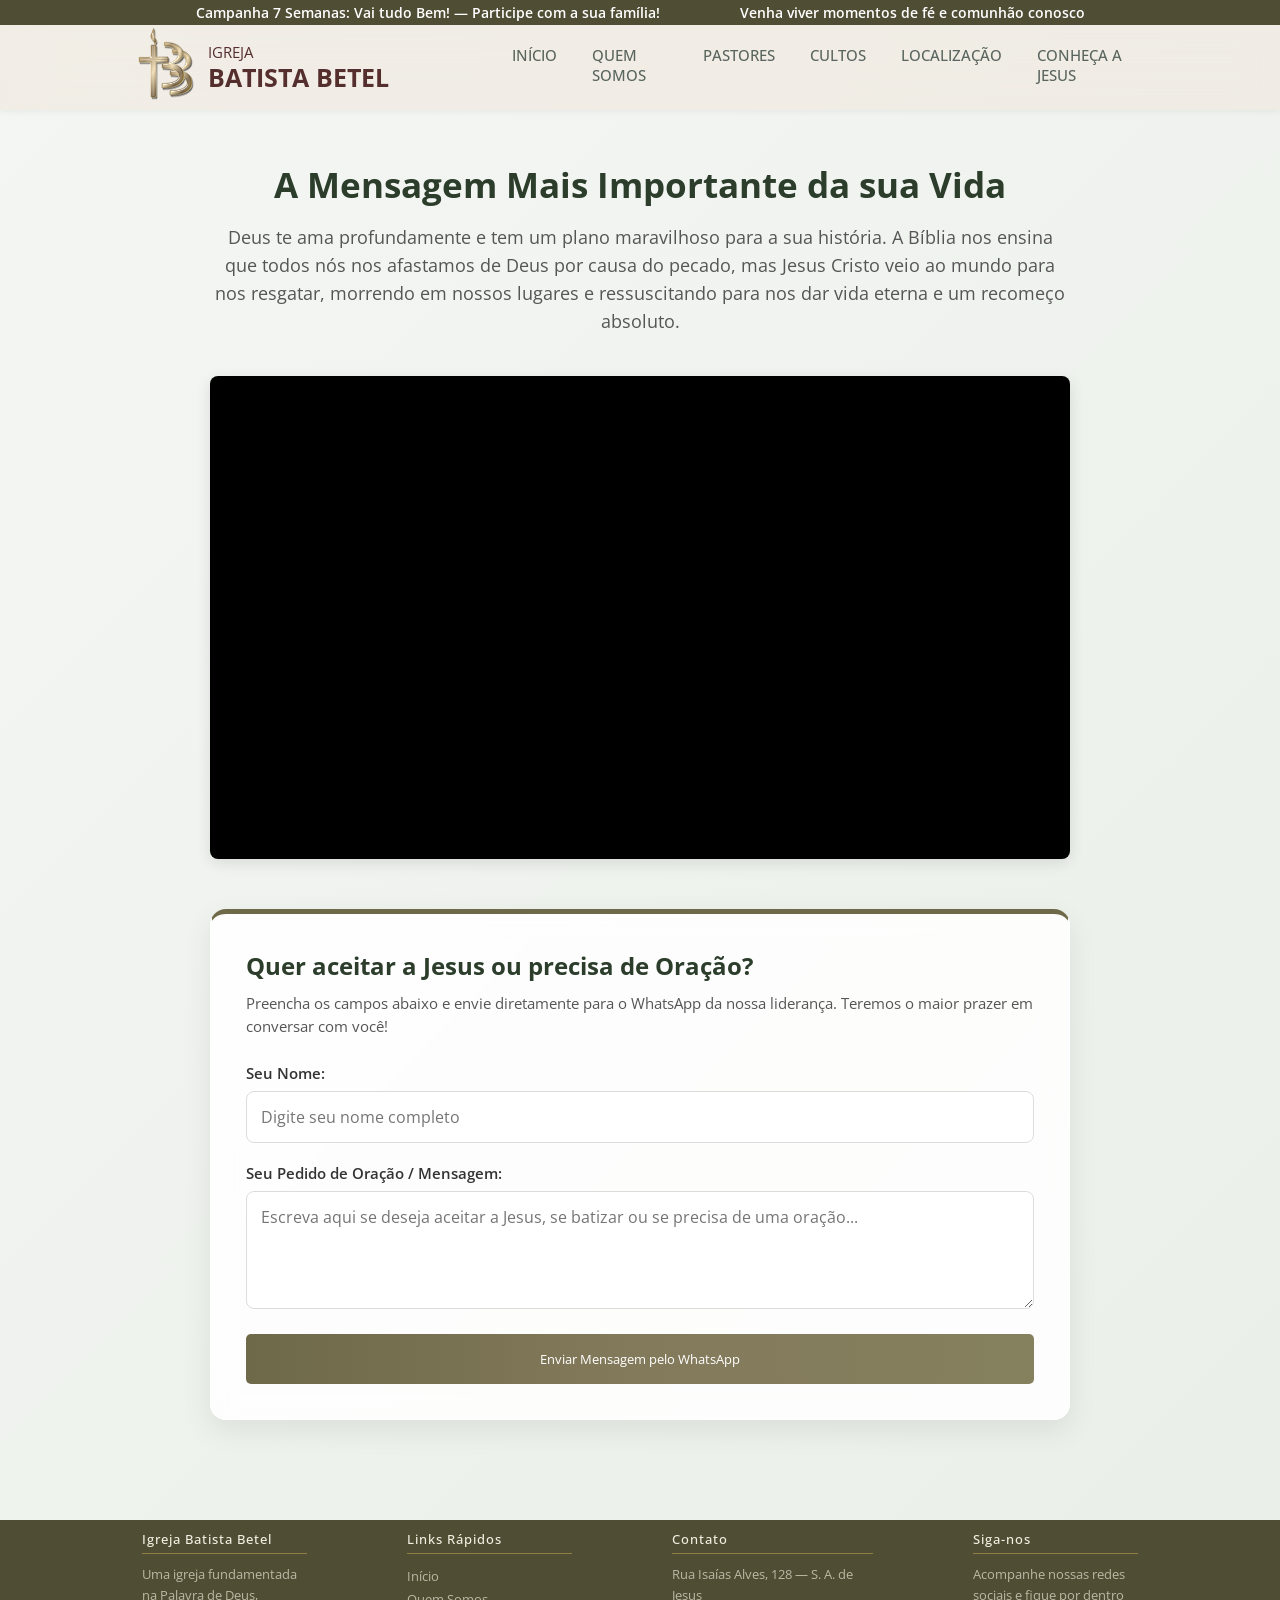
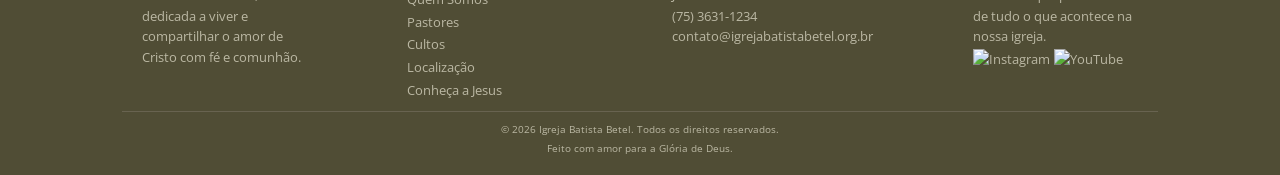
==== jesus.html @ dc90e9bc "Adicionado nova aba JESUS" ====
<!DOCTYPE html>
<html lang="pt-br">
<head>
    <meta charset="UTF-8">
    <meta name="viewport" content="width=device-width, initial-scale=1.0">
    <title>Conheça a Jesus - Igreja Batista Betel</title>
    
    <!-- Scripts e Estilos Globais -->
    <script src="javascript/script.js" defer></script>
    <link rel="stylesheet" href="assets/css/home.css">
    <link rel="stylesheet" href="assets/css/responsividade.css">
    
    <!-- Estilo Específico da Página Jesus -->
    <link rel="stylesheet" href="assets/css/jesus.css">
    
    <link rel="preconnect" href="https://fonts.googleapis.com">
    <link rel="preconnect" href="https://fonts.gstatic.com" crossorigin>
    <link href="https://fonts.googleapis.com/css2?family=Open+Sans:ital,wght@0,300..800;1,300..800&display=swap" rel="stylesheet">
</head>
<body>

    <!-- Barra de Avisos / Carrossel Infinito no Topo -->
    <div class="container-carrossel">
        <div class="carrossel-track" id="tickerTrack">
            <div class="card"><span>Campanha 7 Semanas: Vai tudo Bem! — Participe com a sua família!</span></div>
            <div class="card"><span>Venha viver momentos de fé e comunhão conosco</span></div>
        </div>
    </div>
    
    <!-- Header Padrão -->
    <header>
        <div class="container">
            <div class="logo">
                <div class="logo_img">
                    <img src="assets/images/logo_betel.svg" alt="Logo Betel">
                </div>
                <span class="logo_nome">
                    Igreja <h3>Batista Betel</h3>
                </span>
            </div>
            <div class="menu">
                <img class="menu_abrir" src="assets/icones/menu_mobile.svg" alt="Menu">
                <nav class="menu_mobile">
                    <ul>
                        <li><a href="index.html">Início</a></li>
                        <li><a href="index.html#id">Quem Somos</a></li>
                        <li><a href="index.html#pastores">Pastores</a></li>
                        <li><a href="index.html#culto">Cultos</a></li>
                        <li><a href="index.html#loc">Localização</a></li>
                        <li><a href="jesus.html" class="active">Conheça a Jesus</a></li>
                    </ul>
                </nav>
            </div>
        </div>
    </header>

    <!-- Conteúdo Principal da Página Jesus -->
    <main class="jesus-main">
        
        <div class="jesus-header-text">
            <h1>A Mensagem Mais Importante da sua Vida</h1>
            <p>Deus te ama profundamente e tem um plano maravilhoso para a sua história. A Bíblia nos ensina que todos nós nos afastamos de Deus por causa do pecado, mas Jesus Cristo veio ao mundo para nos resgatar, morrendo em nossos lugares e ressuscitando para nos dar vida eterna e um recomeço absoluto.</p>
        </div>

        <!-- Vídeo do YouTube (Substitua o link 'src' depois pelo oficial) -->
        <div class="video-container">
            <iframe src="https://www.youtube.com/embed/5mwhUZfCTLE" title="QUEM É JESUS? - Hernandes Dias Lopes" allowfullscreen></iframe>
        </div>
        

        <!-- Formulário integrado ao WhatsApp -->
        <div class="whatsapp-form-box">
            <h3>Quer aceitar a Jesus ou precisa de Oração?</h3>
            <p>Preencha os campos abaixo e envie diretamente para o WhatsApp da nossa liderança. Teremos o maior prazer em conversar com você!</p>
            
            <form id="whatsappForm">
                <div class="form-group">
                    <label for="nome">Seu Nome:</label>
                    <input type="text" id="nome" placeholder="Digite seu nome completo" required>
                </div>

                <div class="form-group">
                    <label for="mensagem">Seu Pedido de Oração / Mensagem:</label>
                    <textarea id="mensagem" rows="4" placeholder="Escreva aqui se deseja aceitar a Jesus, se batizar ou se precisa de uma oração..." required></textarea>
                </div>

                <button type="submit" class=" btn_primary">
                    Enviar Mensagem pelo WhatsApp
                </button>
            </form>
        </div>

    </main>

    <!-- Footer Padrão -->
    <footer>
        <div class="container_footer">
            <div class="footer_box">

                <div class="widget_footer">
                    <h3>Igreja Batista Betel</h3>
                    <span>Uma igreja fundamentada na Palavra de Deus, dedicada a viver e compartilhar o amor de Cristo com fé e comunhão.</span>
                </div>

                <div class="widget_footer">
                    <h3>Links Rápidos</h3>
                    <ul>
                        <li><a href="index.html">Início</a></li>
                        <li><a href="index.html#id">Quem Somos</a></li>
                        <li><a href="index.html#pastores">Pastores</a></li>
                        <li><a href="index.html#culto">Cultos</a></li>
                        <li><a href="index.html#loc">Localização</a></li>
                        <li><a href="jesus.html">Conheça a Jesus</a></li>
                    </ul>
                </div>

                <div class="widget_footer">
                    <h3>Contato</h3>
                    <span>Rua Isaías Alves, 128 — S. A. de Jesus</span>
                    <span>(75) 3631-1234</span>
                    <span>contato@igrejabatistabetel.org.br</span>
                </div>

                <div class="widget_footer">
                    <h3>Siga-nos</h3>
                    <span>Acompanhe nossas redes sociais e fique por dentro de tudo o que acontece na nossa igreja.</span>
                    <div class="social_icons">
                        <a href="#"><img src="assets/icones/instagram.svg" alt="Instagram"></a>
                        <a href="#"><img src="assets/icones/youtube.svg" alt="YouTube"></a>
                    </div>
                </div>

            </div>
            <div class="footer_fim">
                <span>© 2026 Igreja Batista Betel. Todos os direitos reservados.</span>
                <span>Feito com amor para a Glória de Deus.</span>
            </div>
        </div>
    </footer>

    <!-- Script para disparar o WhatsApp formatado -->
    <script>
        document.getElementById('whatsappForm').addEventListener('submit', function(e) {
            e.preventDefault();

            const nome = document.getElementById('nome').value;
            const mensagemUsuario = document.getElementById('mensagem').value;

            // Substitua o número abaixo pelo WhatsApp da Igreja (código do país + DDD + número)
            const seuNumeroWhatsApp = "5575999206686"; 

            const textoFormatado = `Olá! Meu nome é *${nome}*.\n\n${mensagemUsuario}`;
            const urlWhatsApp = `https://wa.me/${seuNumeroWhatsApp}?text=${encodeURIComponent(textoFormatado)}`;

            window.open(urlWhatsApp, '_blank');
        });
    </script>
</body>
</html>
---- assets/css/home.css ----
*{
    margin: 0;
    padding: 0;
    box-sizing: border-box;
    font-family: "Open Sans", sans-serif;
}

html {
    scroll-behavior: smooth;
    
}

@keyframes seta {
    0%, 100% {
        transform: translateY(0);
        opacity: .3;
    }

    50% {
        transform: translateY(2px);
        opacity: 1;
    }
}

@keyframes tickerAnimation {
    0% { 
        transform: translateX(0); 
    }
    100% { 
        transform: translateX(-50%); 
    }
}

/* ================= COMPONENTES-GERAIS ================= */

:root {
    --text-primary: #552e2e;     /* Título */
    --text-secondary: #59655E;   /* Texto normal */
}


.section{
    width: 100%;
    min-height: 100vh;

    display: flex;
    flex-direction: column;
    justify-content: center;
    align-items: center;

    padding: 20px 0px;
}

.section_box{
    width: 80vw;
    height: 100%;
        
    display: flex;
    flex-direction: column;
    align-items: center;
    justify-content: space-around;
}

.section_title .section_indi_title{
    text-transform: uppercase;
    font-size: 20px;
    color: #74442e;;
    padding: 10px 20px;
    font-weight: 400;

    cursor: default;

    text-align: center;
}

.section_indi_title_home{
    text-transform: uppercase;
    font-size: 20px;
    color: var(--text-secondary);
    padding: 10px 20px;

    background: linear-gradient(90deg, #fdfdfd13, #1f1c0b13, #ffffff13);
    border: 1px solid rgba(44, 20, 20, .08);
    border-radius: 5px;
    backdrop-filter: blur(10px);

    cursor: default;

    text-align: center;
}

.section_title{
    color: #423c18;;

    font-size: clamp(30px, 1vw, 45px);
    font-weight: 700;
    text-align: center;
    text-transform: uppercase;

    cursor: default;
}

.section_title_home{
    background: linear-gradient(90deg, #1f0e0e, #1f1c0b, #655D21);
    -webkit-background-clip: text;
    background-clip: text;
    -webkit-text-fill-color: transparent;

    font-size: clamp(30px, 5vw, 45px);
    font-weight: 700;
    text-align: center;
    text-transform: uppercase;

    cursor: default;
}

.section_description{
    font-weight: 300;
    color: var(--text-secondary);
    font-size: 25px;
    max-width: 800px;
    text-align: center;

    cursor: default;
}

.section_btn{
    display: flex;
    justify-content: center;
    width: 100%;
}

.section_btn .btn_primary{
    width: 15vw;
    height: 50px;

    display: flex;
    align-items: center;
    justify-content: center;
    
    color: white;
    border-radius: 5px;
    background: linear-gradient(90deg, #6e6948, #837a5b, #85805e);

    cursor: pointer;

    transition: 
        transform 0.3s ease,
        box-shadow 0.3s ease;
}

.btn_primary:hover {
    transform: translateY(-3px);

    box-shadow:
        0 10px 20px rgba(148, 77, 77, 0.25);
}

.section_btn .btn_secondary{
    width: 15vw;
    height: 50px;

    display: flex;
    align-items: center;
    justify-content: center;
    
    color: #2b281a;
    border-radius: 5px;
    border: 1px solid #3a38262c;
    background: linear-gradient(90deg, #5f5c5c1e, #eba5a518, #94777713);

    cursor: pointer;

    transition: 
        transform 0.3s ease,
        box-shadow 0.3s ease;
}

.btn_secondary:hover {
    transform: translateY(-3px);

    box-shadow:
        0 10px 20px rgba(73, 30, 30, 0.25);
}

.section_btn a{
    text-decoration: none;
    color: inherit;
}

/* ================= COMPONENTES-GERAIS ================= */




/* ================= SCROLLBAR ================= */

::-webkit-scrollbar {
    width: 7px;
}

::-webkit-scrollbar-track {
    background: #1e1e1e;
}

::-webkit-scrollbar-thumb {
    background: #464019;
    border-radius: 20px;
}

::-webkit-scrollbar-thumb:hover {
    background: #928640;
}

/* ================= SCROLLBAR ================= */


/*================== AVISOS =================*/
/* Barra de avisos forçada para testes */
.container-carrossel {
    position: fixed;
    top: 0;
    left: 0;
    width: 100%;
    height: 25px;
    background-color: #504d35; 
    color: #ffffff;
    overflow: hidden;
    z-index: 99999; 
    
    font-size: 14px;
    font-weight: 600;
    display: flex;
    justify-content: center;
    align-items: center;
}

.carrossel-track {
    display: flex;
    width: max-content;
    animation: tickerAnimation 10s linear infinite;
    will-change: transform;
}

.card{
    flex: 0 0 auto;
    display: flex;

    margin: 0 40px;
}

.card span {
    display: inline-block;
}



/* Empurra o resto do site para baixo para a barra não tampar o menu */
body {
    margin-top: 40px !important;
}

/* ================= HEADER ================= */

header{
    position: fixed;
    top: 0px;
    z-index: 1000;
    padding: 20px 50px;
    margin-top: 20px !important;

    box-shadow: rgba(0, 0, 0, 0.04) 0px 3px 5px;
    width: 100%;
    height: 90px;
    background-color: #f0e8df9d;
    backdrop-filter: blur(20px);

    display: flex;
    justify-content: center;
}

.container{
    width: 80vw;
    
    display: flex;
    justify-content: space-between;
    align-items: center;

    cursor: default;
}

/*-------------LOGO-*/
.container .logo{
    display: flex;
    justify-content: center;
    align-items: center;
    height: 90px;
}
.logo_img{
    width: 80px;
}
.logo_img img{
    width: 100%;
}

.logo_nome{
    display: flex;
    flex-direction: column;
    justify-content: center;

    line-height: 25px;
    text-transform: uppercase;
    font-size: 15px;
    color: #552e2e;
}
.logo_nome h3{
    font-size: 25px;
    font-weight: 700;
}
/*-------------LOGO-*/

/*-------------MENU-*/
nav ul{
    display: flex;
    justify-content: center;
    gap: 15px;
    width: 50vw;

    font-size: 15px;
    text-transform: uppercase;
    font-weight: 500;
}
nav ul li{
    list-style: none;
    display: flex;
    margin-right: 20px;
}
nav ul a{
    position: relative;
    text-decoration: none;
    color: var(--text-secondary);
}

.menu_abrir{
        display: none;
    }

nav ul a::after{
    content: "";

    position: absolute;
    bottom:-5px;
    left: 0;

    width: 100%;
    height: 1px;
    background-color: #1e1e1e;

    transform-origin: center;

    transform: scaleX(0);
    transition: all .3s ease;
}

nav ul a:hover::after{
    transform: scaleX(1);
}

nav ul a:hover{
   color: rgb(49, 16, 16);
}
/*-------------MENU-*/

/* ================= HEADER ================= */



/* ================= SECTION-HOME ================= */
.section {
  scroll-margin-top: 80px;
}

.section_home{
    background-image: url(/assets/images/banner.png);
    background-position: center;
    background-size: cover;
    background-repeat: no-repeat;

    justify-content: flex-end;

    gap: 10px;
}

.section_home .section_box{
    margin-top: 100px;
    gap: 20px;
}

.section_home .section_btn{
    gap: 100px;
    margin-bottom: 70px;
}

.details_a{
    text-decoration: none;
}

.details{
    display: flex;
    flex-direction: column;
    align-items: center;
    gap: 10px;
    

    color: rgb(56, 52, 53);
    font-size: 15px;
    letter-spacing: 3px;
    text-transform: uppercase;

    cursor: pointer;
}

.details img{
    animation: seta 1.5s infinite ease;
}
    
/* ================= SECTION-HOME ================= */




/* ================= SECTION-JESUS ================= */
.section_jesus{
    background-image: url(/assets/images/fundoPalavra.png);
    background-position: center;
    background-size: cover; 
    background-repeat: no-repeat;
    position: relative;
}

.section_jesus::before {
    content: "";
    position: absolute;
    inset: 0;
    background: rgba(0, 0, 0, 0.671);
}

.section_jesus > * {
    position: relative;
    z-index: 1;
}


.section_jesus .section_title {
    color: rgb(255, 253, 243);
    font-size: clamp(60px, 1vw, 45px);
    position: relative; 
}

.section_jesus .section_title .section_indi_title{
    color: rgb(234, 235, 225);
    font-size: 20px;
}
.section_jesus .section_title::after {
    content: "";
    position: absolute;
    bottom: -10px; 
    left: 50%; 
    transform: translateX(-50%); 
    width: 20%; 
    height: 2px; 
    background-color: rgb(208, 214, 157); 
}

.section_jesus .section_box_indi{
    margin: 30px 0px 50px 0px;
}

.section_jesus .section_title h1{
    letter-spacing: 5px;
}

.section_jesus .section_description{
    color: rgb(255, 253, 243);
    font-size: 25px;
    text-align: center;
    max-width: 1000px;
    display: flex;
    flex-direction: column;
}

.section_jesus .section_description .referencia{
    font-size: 20px;
    color: rgb(208, 214, 157);
    font-weight: 600;
}

.section_jesus .section_description .descricao{
    margin-top: 30px;
    font-size: 20px;
    font-weight: 200;
}

/* ================= SECTION-JESUS ================= */



/* ================= SECTION-ID ================= */
.section_id{
    background-color: rgba(237, 232, 208, 0.33);
}

.section_id .section_box{
    justify-content:flex-start;
    gap: 40px;
}

.section_id .section_box_indi{
    display: flex;
    justify-content: center;
    align-items: center;
    margin-top: 10px;

    gap: 50px;
}

.section_id .section_title{
    color: #423c18;;
}

.section_id .section_description{
    display: flex;
    flex-direction: column;
    text-align: left;
    flex: 1;
    gap: 20px;
}

.section_id .section_img{
    width: min(90%, 400px);
    height: 300px;
    flex: 1;
    border-radius: 10px;}

.section_id .section_img img{
    width: 100%;
    height: 100%;
    object-fit: cover;
    box-shadow: 0 1.5rem 3rem -0.75rem hsla(0, 0%, 0%, 0.25);

    border-radius: 10px;
    border: 1px solid rgba(64, 62, 24, 0.267);
    
}



.section_id .section_btn{
    gap: 100px;
}
    
/* ================= SECTION-ID ================= */



/* ================= SECTION-PASTOR ================= */

.section_pastor{
    background-color:#ede8d088;
    
}


.section_pastor .section_box{
    justify-content:flex-start;
    gap: 40px;
}

.section_pastor .container-carrosel{
    width: 100%;
    display: flex;
    justify-content: center;
    align-items: center;
}

.section_pastor .slider-wrapper{
    position: relative;
    width: 100%;
    max-width: 48rem;
    margin: 0 auto;
    contain: layout;
}

.section_pastor .slider{
    display: flex;
    width: 100%;
    aspect-ratio: 16 / 11;
    overflow-x: auto;
    overflow-y: hidden;
    scroll-snap-type: x mandatory; 
    scroll-behavior: smooth;
    box-shadow: 0 1.5rem 3rem -0.75rem hsla(0, 0%, 0%, 0.25);
    border-radius: 0.5rem;
}

.section_pastor .slider .pastor-img {
    flex: 1 0 100%;
    width: 100%;
    height: 100%;
    scroll-snap-align: start;

    position: relative;
}

.section_pastor .slider .pastor-img img {
    width: 100%;
    height: 100%;
    object-fit: cover;
    object-position: center 20%;
}

.pastor-info{
    position: absolute;
    bottom: 20px;
    left: 20px;
    right: 20px; /* Faz a caixa flutuar com margens laterais perfeitas */
    
    padding: 10px 20px;

    width: 5
    0%;
    
    display: flex;
    flex-direction: column;
    justify-content: center;
    align-items: flex-start;
    
    /* Vidro fosco moderno e translúcido */
    background: rgba(20, 20, 20, 0.55);
    backdrop-filter: blur(12px);
    -webkit-backdrop-filter: blur(12px);
    
    /* Borda sutil para dar o efeito de vidro real */
    border: 1px solid rgba(255, 255, 255, 0.15);
    border-radius: 12px;
    
    box-shadow: 0 10px 30px rgba(0, 0, 0, 0.3);
    
    color: white;
    z-index: 2;
}

.pastor-info h3 {
    font-size: 18px;
    font-weight: 700;
    letter-spacing: 0.5px;
}

.pastor-info span {
    font-size: 15px;
    font-weight: 300;
    color: rgba(255, 255, 255, 0.8);
}

.section_pastor .slider::-webkit-scrollbar {
    display: none;
}

.slider-nav{
    display: flex;
    justify-content: center;
    gap: 30px;

    position: absolute;
    bottom: -35px;
    left: 50%;
    transform: translateX(-50%);
    z-index: 2;
}

.slider-nav a{
    width: 0.8rem;
    height: 0.8rem;
    border-radius: 50%;
    background-color: rgb(0, 0, 0);
    box-shadow: rgba(0, 0, 0, 0.35) 0px 5px 15px;
    opacity: 0.5;
    transition: 250ms;
}
.slider-nav a:hover{
    opacity: 1;
    background-color: white;
}

.section_pastor .section_btn{
    gap: 100px;
    margin-top: 50px;
}



    
/* ================= SECTION-PASTOR ================= */




/* ================= SECTION-PROGRAMACAO ================= */
.section_programacao .info_culto.dia1 { transition-delay: 0.1s; }
.section_programacao .info_culto.dia2 { transition-delay: 0.2s; }
.section_programacao .info_culto.dia3 { transition-delay: 0.3s; }
.section_programacao .info_culto.dia4 { transition-delay: 0.4s; }




.section_programacao{
    background-color: rgba(237, 232, 208, 0.33);
}

.section_programacao .section_box{
    justify-content:flex-start;
    gap: 40px;
}

.section_programacao .section_box_indi{
    display: flex;
    justify-content: center;
    align-items: center;

    gap: 50px;
}

.section_programacao .section_title{
    color: #423c18;;
}

.section_programacao .section_description{
    display: flex;
    flex-direction: column;
    text-align: center;
    max-width: 100%;
    gap: 20px;
}

.section_programacao .programas {
    width: 100%;
    overflow-x: auto;
    display: flex;
    justify-content: flex-start;
    gap: 20px;
    padding: 0 20px 20px 20px; /* Adiciona espaçamento nas laterais para o primeiro e último card não grudarem na borda da tela */
    scroll-behavior: smooth;
    scroll-snap-type: x mandatory; /* Faz o carrossel encaixar perfeitamente ao deslizar */
}

.programas::-webkit-scrollbar {
    display: none; /* Oculta a barra de rolagem */
}

/* Estilo padrão dos botões manuais */
.scroll-btn {
    position: sticky; /* Fica travado na tela conforme você rola horizontalmente */
    top: 50%;
    transform: translateY(-50%);
    z-index: 99;
    background-color: #504d35ad;
    color: white;
    border: none;
    font-size: 2.5rem;
    width: 50px;
    height: 50px;
    border-radius: 50%;

    display: flex;
    align-items: center;
    justify-content: center;
    cursor: pointer;
    box-shadow: 0 4px 6px rgba(0,0,0,0.3);
    transition: background-color 0.2s;
    flex: 0 0 auto; /* Impede o botão de deformar */
    padding-bottom: 10px;
}

.scroll-btn:hover {
    background-color: #8b8b73bd;
}

/* Posicionamento inteligente para colar nas bordas visíveis */
.scroll-left {
    left: -19px;
}

.scroll-right {
    right: -19px;
}

.section_programacao .programas .info_culto {
    flex: 0 0 100%; /* No telemóvel o card ocupa 85% da largura, mostrando um pedacinho do próximo */
    max-width: 20em;
    height: 25em;
    padding: 1em;
    border-radius: 10px;
    position: relative;
    overflow: hidden;
    display: flex;
    align-items: center;
    scroll-snap-align: center; /* Centraliza o card ao parar o toque */
}

.section_programacao.visivel .info_culto {
    transform: translateY(0);
}

.section_programacao .programas .info_culto_dia {
    position: absolute;
    top: 0;
    left: 0;
    width: 35%; /* Ajustado para dar um respiro melhor no tamanho da caixinha do dia */
    height: 25%;
    display: flex;
    justify-content: center;
    align-items: center;
    flex-direction: column;

    font-size: 18px;
    font-weight: 700;
    color: #fdfdfd;

    background-color: rgba(117, 112, 112, 0.6);
    backdrop-filter: blur(5px);
    border-bottom-right-radius: 10px; /* Estética opcional para ficar bonito no card */
}

.section_programacao .programas .info_culto_sobre {
    position: absolute;
    bottom: 0;
    left: 0;
    width: 100%;
    padding: 12px;
    font-size: 14px;
    color: #fdfdfd;

    display: flex;
    flex-direction: column;
    justify-content: center;

    background-color: rgba(117, 112, 112, 0.6);
    backdrop-filter: blur(5px);
}

.dia1{
    background-image: url(/assets/images/logo-culto-domingo2.png);
    background-position: center;
    background-size: cover;
    background-repeat: no-repeat;
}
.dia2{
    background-image: url(/assets/images/logo-culto-domingo.png);
    background-position: center;
    background-size: cover;
    background-repeat: no-repeat;
}
.dia3{
    background-image: url(/assets/images/logo-culto-domingo3.png);
    background-position: center;
    background-size: cover;
    background-repeat: no-repeat;
}
.dia4{
    background-image: url(/assets/images/logo-culto-domingo4.png);
    background-position: center;
    background-size: cover;
    background-repeat: no-repeat;
}


.section_programacao .section_btn{
    gap: 100px;
}
    
/* ================= SECTION-PROGRAMACAO ================= */



/* ================= SECTION-LOC ================= */

.section_loc{
    background-color: #ede8d088;
    height: 50vh;
}

.section_loc .section_box{
    justify-content:flex-start;
    gap: 40px;
}

.section_mapa{
    width: 100%;
    display: flex;
    justify-content: center;
    align-items: center;
}

.mapa{
    width: 80%;
    max-width: 1400px;
    height: 500px;

    overflow: hidden;
}

.mapa iframe {
    width: 100%;
    height: 100%;
    border: 0;
}
.section_loc .section_title{
    color: #423c18;;
}
.info_mapa_a{
    text-decoration: none;
}

.info_mapa{
    display: flex ;
    flex-direction: column;
    justify-content: center;
    align-items: center;
}
.info_mapa span{
    text-align: center;
    color: #423c18;
}
.section_loc .section_btn{
    gap: 100px;
    margin-top: 50px;
}

/* ================= SECTION-LOC ================= */





/* ================= FOOTER ================= */
footer{
    width: 100%;
    background-color: #504d35;
    display: flex;
    justify-content: center;
}

.container_footer {
    display: flex;
    flex-direction: column;
    width: 90%;
    margin: 0px 50px;
    padding-bottom: 10px;

    align-items: center;
    justify-content: center;
    
}

.footer_box{
    width: 90%;
    height: 100%;
        
    display: flex;
    justify-content: space-around;
    gap: 100px;

    padding: 10px 20px;
    border-bottom: 1px solid rgba(202, 191, 191, .192);
}

.widget_footer{
    display: flex;
    flex-direction: column;

    flex-wrap: wrap;
    flex: 1;
}
.widget_footer h3{
    font-size: 13px;
    letter-spacing: 1px;
    font-weight: 500;
    color: #f3f0e2;
    border-bottom: 1px solid rgba(241, 200, 88, 0.4);
    padding-bottom: 5px;
    margin-bottom: 10px;
}
.widget_footer span{
    color: rgba(245, 241, 223, 0.65);
    font-size: 13px;
    line-height: 1.6;
}
.widget_footer ul{
    list-style: none;
}
.widget_footer a{
    color: rgba(245, 241, 223, 0.65);
    font-size: 13px;
    line-height: 1.6;
    text-decoration: none;
}

.footer_fim{
    width: 90%;
    margin: 10px 0;
    display: flex;
    flex-direction: column;
    gap: 5px;
    justify-content: center;
    align-items: center;
    color: rgba(245, 241, 223, 0.65);
}

.footer_fim span{
    font-size: 10px;
    display: flex;
    text-align: center;
}
/* ================= FOOTER ================= */
---- assets/css/responsividade.css ----
@media (max-width: 1170px){
    .container_footer{
        margin: 0px;
    }    
    .footer_box {
        flex-direction: column;
        padding: 10px 0px;
        gap: 20px;
    }

@media (max-width: 1380px){
    nav{;
        position: absolute;
        top: 89px;
        right: 0;
        z-index: 0;
        background-color: #f0e8df;
        width: 50%;
        height: 100vh;
        display: none;
        justify-content: center;
    }


    nav ul{
        flex-direction: column;
        align-items: left;
        margin-left: 30px;
        justify-content:flex-start;
        margin-top: 50px;
        gap: 50px;
        height: 100%;
    }

    nav ul li{
        font-size: 15px;
        display: flex;
        letter-spacing: 2px;
    }

    .menu_abrir{
        display: block;
        width: 40px;
    }

    header .container{
        justify-content: space-between;
    }

    .section_home .section_btn{
        flex-direction: column;
        align-items: center;
        gap: 30px;    
        width: 100vw;    
    }

    .section_btn .btn{
        width: clamp(100px, 90vw, 400px);
    }
    

    .section_mapa {
        flex-direction: column;
        width: 100vw;
        height: 100%;
    }
    .mapa{
        width: 100%;
        height: 100%;
    }
    .info-mapa {
        width: 100%;
        border-radius: 0;
    }
    
    .widget-mapa{
        width: 100%;
        gap: 50px;
    } 

    
}

@media (max-width: 510px){

    .section{
    min-height: 50vh;

    header{
        height: 80px;
    }

    nav {
    top: 79px;
}

    nav ul{
        margin-top: 50px;
        gap: 20px;
    }

    nav ul li{
        font-size: 17px;
        letter-spacing: 0px;
    }

    .logo_nome{
        display: none;
    }
    .logo_img {
    width: 70px;
    }

    .section_title h1,
    .section_title_home h1{
        font-size: clamp(30px, 10vw, 55px);
        text-align: center;
    }

    .section_indi_title, 
    .section_description,
    .section_indi_title_home {
        text-align: center;
        font-size: clamp(10px, 5vw, 20px);
    }

    .section_home .section_box {
        gap: 20px;
        margin-top: 100px;
    }

    .section_home .section_btn {
        margin-top: 20px;
        gap: 20px;
    }

    .details {
        margin-bottom: 0;
    }

    .section_box_indi{
        flex-direction: column;
    }

    .section_id .section_box{
        margin-top: 0;
        gap: 0;
    }
    .section_id .section_description {
    text-align: center;
    }

    .pastor-info{
        padding: 5px 10px;
        height: 40px;
        width: auto;
    }

    .pastor-info h3, .pastor-info span{
        font-size: 13px; 
    }
    
}
---- assets/css/jesus.css ----
/* ==========================================
   ESTILOS ESPECÍFICOS DA PÁGINA JESUS
   ========================================== */

body {
    /* Gradiente moderno e elegante com tons suaves inspirados na paleta da igreja */
    background: linear-gradient(135deg, #f4f6f3 0%, #e9efe8 100%);
    color: #333333;
    font-family: 'Open Sans', sans-serif;
    min-height: 100vh;
    display: flex;
    flex-direction: column;
    justify-content: space-between; /* Garante que o footer fique embaixo se a página for curta */
}

.jesus-main {
    max-width: 900px;
    margin: 120px auto 60px auto; /* Afasta do header fixo e da barra de avisos */
    padding: 0 20px;
}

.jesus-header-text {
    text-align: center;
    margin-bottom: 40px;
}

.jesus-header-text h1 {
    font-size: 2.2rem;
    color: #2c3e2b;
    margin-bottom: 15px;
}

.jesus-header-text p {
    font-size: 1.1rem;
    color: #555;
    line-height: 1.6;
}

/* Vídeo do YouTube Responsivo */
.video-container {
    position: relative;
    width: 100%;
    padding-bottom: 56.25%; /* Proporção perfeita 16:9 */
    height: 0;
    background: #000;
    border-radius: 8px;
    overflow: hidden;
    box-shadow: 0 4px 15px rgba(0,0,0,0.1);
    margin-bottom: 50px;
}

.video-container iframe {
    position: absolute;
    top: 0;
    left: 0;
    width: 100%;
    height: 100%;
    border: 0;
}

/* Formulário do WhatsApp */
.whatsapp-form-box {
    /* Fundo branco translúcido (ajuste o último valor 0.85 para mais ou menos transparência se quiser) */
    background: rgba(255, 255, 255, 0.85);
    
    /* Efeito de desfoque de vidro fosco (mágico!) */
    backdrop-filter: blur(12px);
    -webkit-backdrop-filter: blur(12px); /* Compatibilidade com Safari/iOS */
    
    padding: 35px;
    border-radius: 16px;
    
    /* Sombra elegante e difusa */
    box-shadow: 0 10px 30px rgba(0, 0, 0, 0.08);
    
    /* Borda sutil translúcida para dar o acabamento de vidro */
    border: 1px solid rgba(255, 255, 255, 0.6);
    border-top: 5px solid #6e6948; /* Mantém o detalhe verde do WhatsApp no topo */
    
    margin-bottom: 40px;
    transition: transform 0.3s ease, box-shadow 0.3s ease;
}

/* Efeito sutil ao aproximar o mouse da caixa */
.whatsapp-form-box:hover {
    box-shadow: 0 15px 35px rgba(0, 0, 0, 0.12);
}

.whatsapp-form-box h3 {
    color: #2c3e2b;
    margin-bottom: 10px;
    font-size: 1.5rem;
    font-weight: 700;
}

.whatsapp-form-box p {
    font-size: 0.95rem;
    color: #555;
    margin-bottom: 25px;
    line-height: 1.5;
}

.form-group {
    margin-bottom: 20px;
}

.form-group label {
    display: block;
    font-weight: 600;
    margin-bottom: 8px;
    color: #333;
    font-size: 0.95rem;
}

.form-group input,
.form-group textarea {
    width: 100%;
    padding: 14px;
    
    /* Inputs também com leve efeito translúcido para combinar */
    background: rgba(255, 255, 255, 0.9);
    border: 1px solid #dcdcdc;
    border-radius: 8px;
    
    font-size: 1rem;
    outline: none;
    transition: all 0.3s ease;
    font-family: 'Open Sans', sans-serif;
    color: #333;
}

/* Quando o usuário clica para digitar em um campo */
.form-group input:focus,
.form-group textarea:focus {
    border-color: #25d366;
    background: #ffffff;
    box-shadow: 0 0 0 3px rgba(37, 211, 102, 0.15);
}

.btn_primary{
    border: none;

    width: 100%;
    height: 50px;

    display: flex;
    align-items: center;
    justify-content: center;
    
    color: white;
    border-radius: 5px;
    background: linear-gradient(90deg, #6e6948, #837a5b, #85805e);

    cursor: pointer;

    transition: 
        transform 0.3s ease,
        box-shadow 0.3s ease;
}

.btn_primary:hover {
    transform: translateY(-3px);

    box-shadow:
        0 10px 20px rgba(148, 77, 77, 0.25);
}
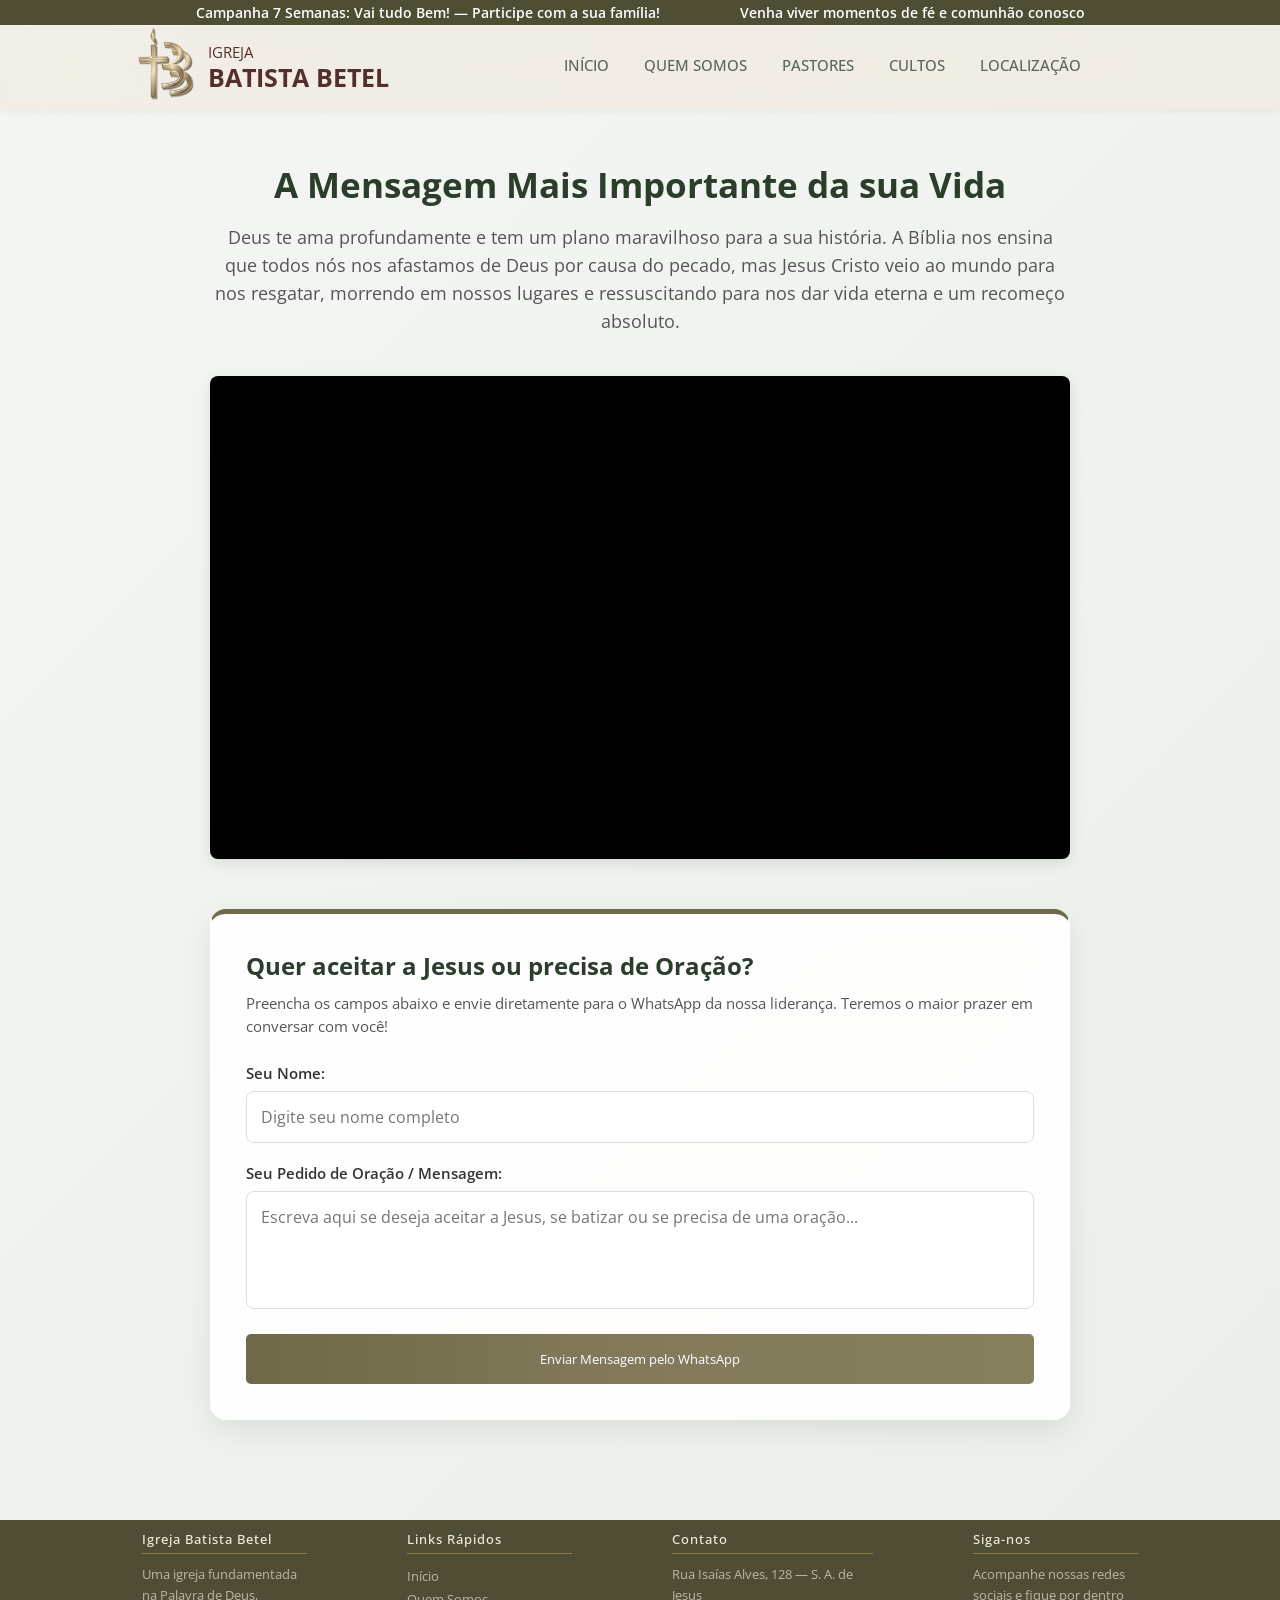
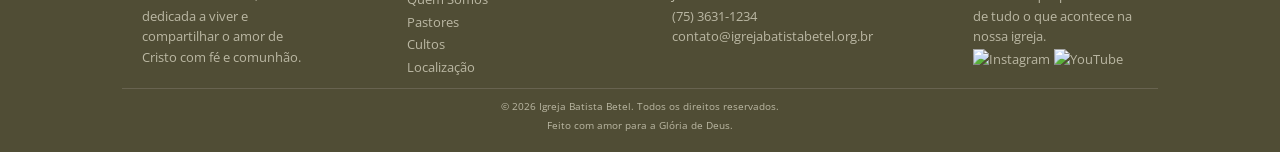
==== commit 8944f919: "Adicionado tela de historia da igreja" ====
--- a/jesus.html
+++ b/jesus.html
@@ -12,7 +12,9 @@
     
     <!-- Estilo Específico da Página Jesus -->
     <link rel="stylesheet" href="assets/css/jesus.css">
-    
+
+    <script src="/javaScript/script.js" defer></script>
+
     <link rel="preconnect" href="https://fonts.googleapis.com">
     <link rel="preconnect" href="https://fonts.gstatic.com" crossorigin>
     <link href="https://fonts.googleapis.com/css2?family=Open+Sans:ital,wght@0,300..800;1,300..800&display=swap" rel="stylesheet">
@@ -47,7 +49,6 @@
                         <li><a href="index.html#pastores">Pastores</a></li>
                         <li><a href="index.html#culto">Cultos</a></li>
                         <li><a href="index.html#loc">Localização</a></li>
-                        <li><a href="jesus.html" class="active">Conheça a Jesus</a></li>
                     </ul>
                 </nav>
             </div>
@@ -110,7 +111,6 @@
                         <li><a href="index.html#pastores">Pastores</a></li>
                         <li><a href="index.html#culto">Cultos</a></li>
                         <li><a href="index.html#loc">Localização</a></li>
-                        <li><a href="jesus.html">Conheça a Jesus</a></li>
                     </ul>
                 </div>
 
--- a/assets/css/home.css
+++ b/assets/css/home.css
@@ -918,20 +918,7 @@
 .section_loc .section_title{
     color: #423c18;;
 }
-.info_mapa_a{
-    text-decoration: none;
-}
-
-.info_mapa{
-    display: flex ;
-    flex-direction: column;
-    justify-content: center;
-    align-items: center;
-}
-.info_mapa span{
-    text-align: center;
-    color: #423c18;
-}
+
 .section_loc .section_btn{
     gap: 100px;
     margin-top: 50px;
@@ -939,7 +926,39 @@
 
 /* ================= SECTION-LOC ================= */
 
-
+/* ==========================================
+   ESTILOS E ANIMAÇÃO DO MENU MOBILE
+   ========================================== */
+.menu_abrir {
+    cursor: pointer;
+    transition: transform 0.3s ease;
+    z-index: 1001;
+}
+
+.menu_abrir {
+    cursor: pointer;
+    width: 32px; /* Ajuste o tamanho se necessário */
+    height: 32px;
+    /* Transição suave para opacidade, escala e rotação */
+    transition: opacity 0.2s ease-in-out, transform 0.3s ease-in-out;
+    opacity: 1;
+    z-index: 1001;
+}
+
+/* Estado intermediário durante a troca (fica invisível e diminui levemente) */
+.menu_abrir.trocando {
+    opacity: 0;
+    transform: scale(.8);
+}
+
+/* Estado oculto padrão do menu mobile (ajuste se o seu já tiver outro padrão) */
+
+
+/* Quando receber a classe .abrir, ele aparece */
+.menu_mobile.abrir {
+    display: flex;
+    flex-direction: column;
+}
 
 
 
--- a/assets/css/jesus.css
+++ b/assets/css/jesus.css
@@ -127,6 +127,8 @@
     transition: all 0.3s ease;
     font-family: 'Open Sans', sans-serif;
     color: #333;
+
+    resize: none;
 }
 
 /* Quando o usuário clica para digitar em um campo */
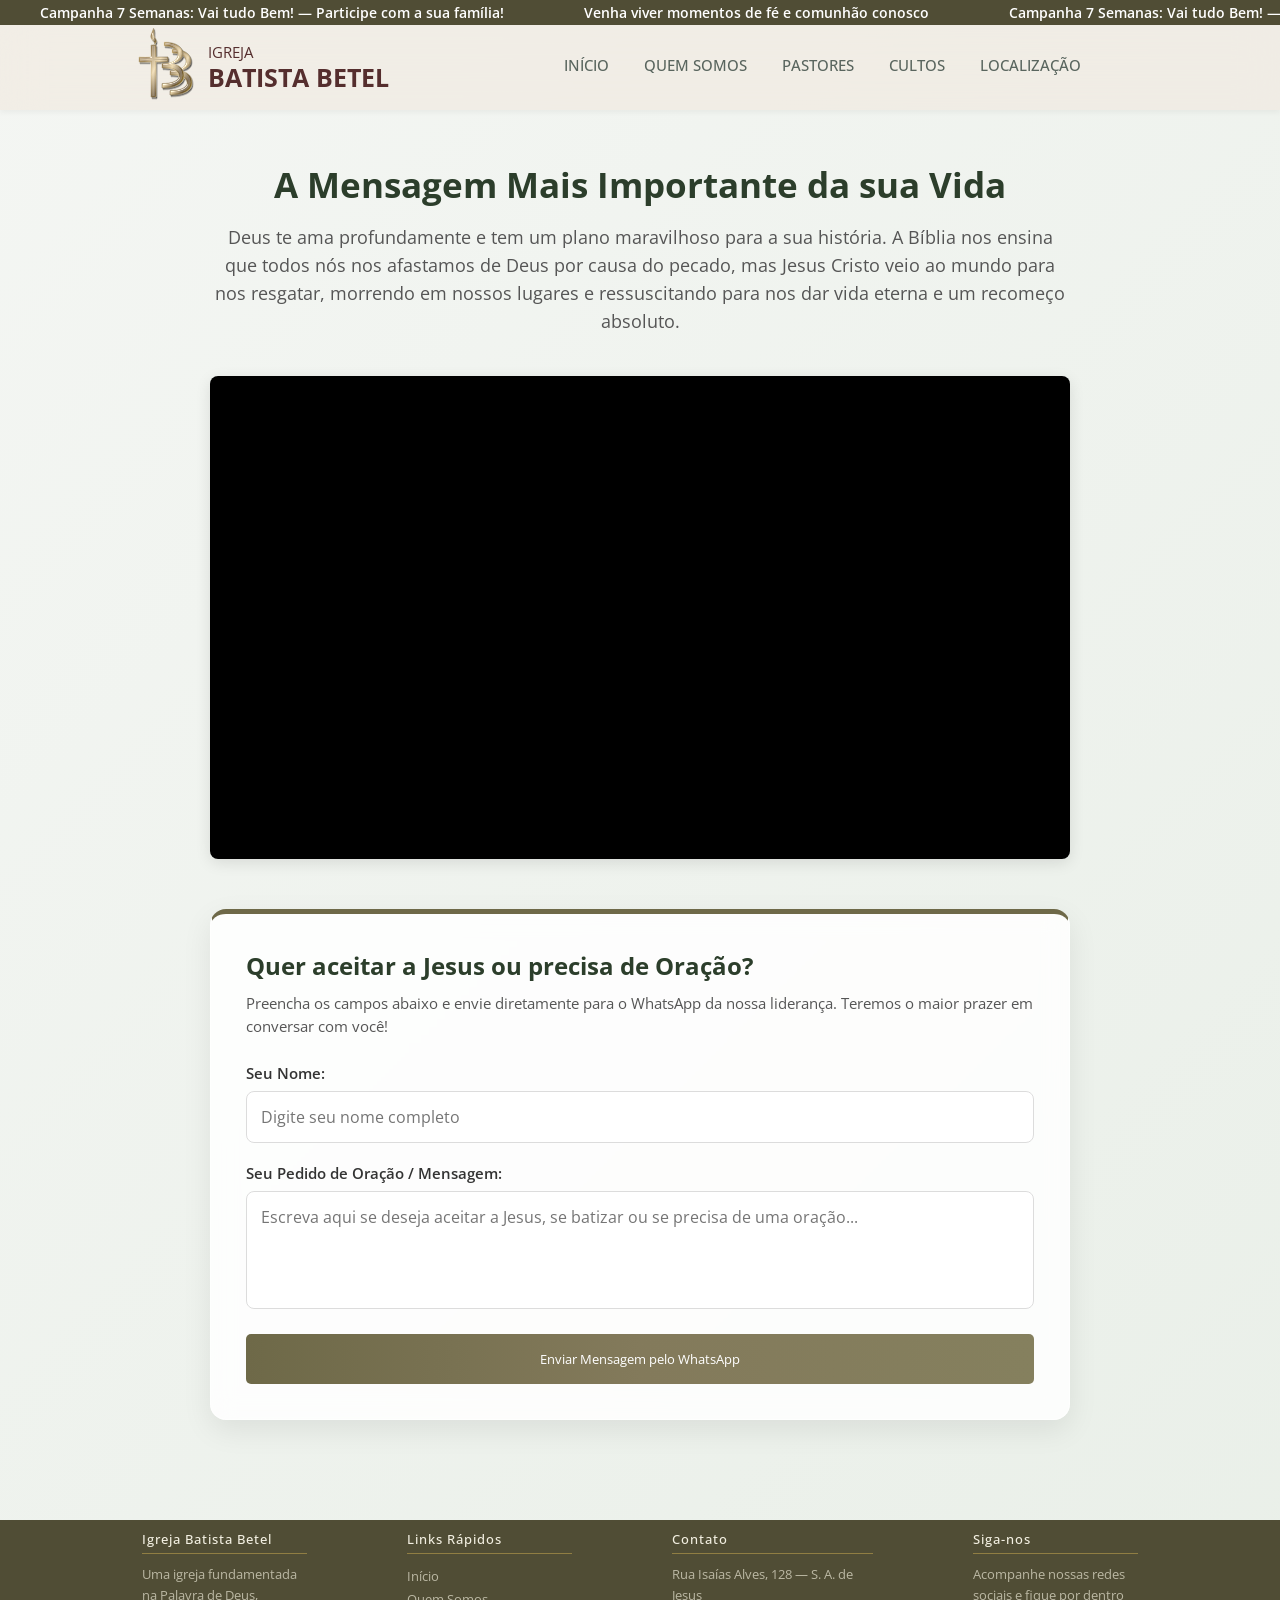
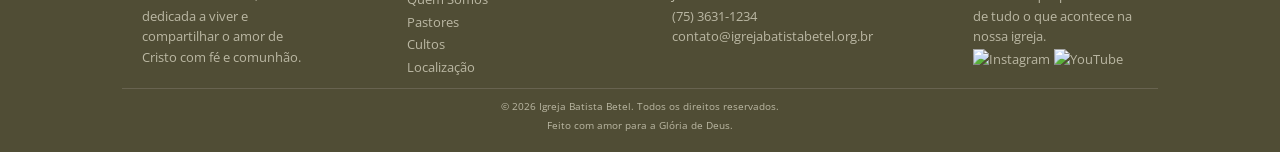
==== commit 9bd959b9: "corrigido proporção de tela em nossa história e colocado ancora na logo" ====
--- a/jesus.html
+++ b/jesus.html
@@ -23,7 +23,20 @@
 
     <!-- Barra de Avisos / Carrossel Infinito no Topo -->
     <div class="container-carrossel">
-        <div class="carrossel-track" id="tickerTrack">
+        <div class="carrossel-track">
+            <!-- BLOCO 1 -->
+            <div class="card"><span>Campanha 7 Semanas: Vai tudo Bem! — Participe com a sua família!</span></div>
+            <div class="card"><span>Venha viver momentos de fé e comunhão conosco</span></div>
+            
+            <!-- BLOCO 2 (Cópia exata do Bloco 1) -->
+            <div class="card"><span>Campanha 7 Semanas: Vai tudo Bem! — Participe com a sua família!</span></div>
+            <div class="card"><span>Venha viver momentos de fé e comunhão conosco</span></div>
+
+            <!-- BLOCO 1 -->
+            <div class="card"><span>Campanha 7 Semanas: Vai tudo Bem! — Participe com a sua família!</span></div>
+            <div class="card"><span>Venha viver momentos de fé e comunhão conosco</span></div>
+            
+            <!-- BLOCO 2 (Cópia exata do Bloco 1) -->
             <div class="card"><span>Campanha 7 Semanas: Vai tudo Bem! — Participe com a sua família!</span></div>
             <div class="card"><span>Venha viver momentos de fé e comunhão conosco</span></div>
         </div>
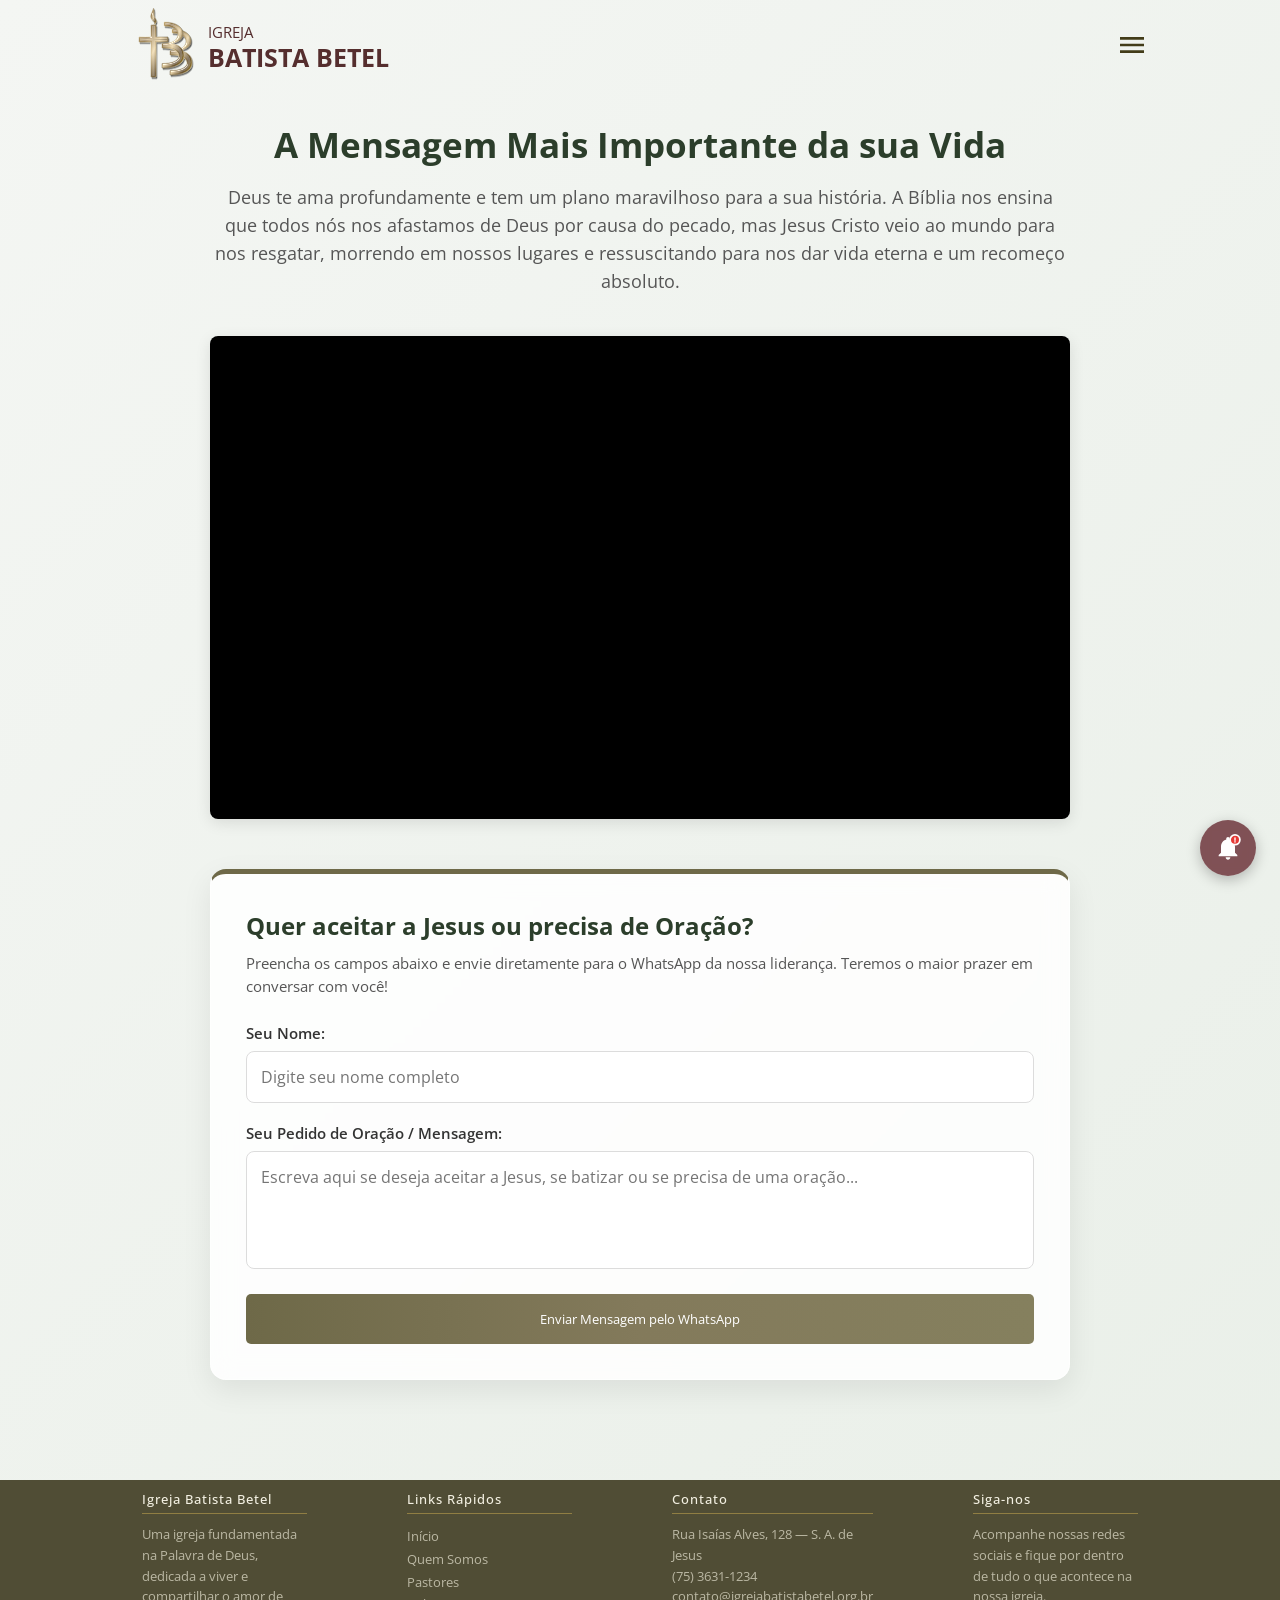
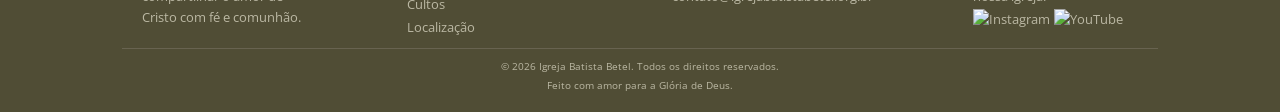
==== commit 928182c8: "Adicionei o botão de avisos nas demais paginas criadas, também adicionei uma ancora para o home na l" ====
--- a/jesus.html
+++ b/jesus.html
@@ -20,31 +20,11 @@
     <link href="https://fonts.googleapis.com/css2?family=Open+Sans:ital,wght@0,300..800;1,300..800&display=swap" rel="stylesheet">
 </head>
 <body>
-
-    <!-- Barra de Avisos / Carrossel Infinito no Topo -->
-    <div class="container-carrossel">
-        <div class="carrossel-track">
-            <!-- BLOCO 1 -->
-            <div class="card"><span>Campanha 7 Semanas: Vai tudo Bem! — Participe com a sua família!</span></div>
-            <div class="card"><span>Venha viver momentos de fé e comunhão conosco</span></div>
-            
-            <!-- BLOCO 2 (Cópia exata do Bloco 1) -->
-            <div class="card"><span>Campanha 7 Semanas: Vai tudo Bem! — Participe com a sua família!</span></div>
-            <div class="card"><span>Venha viver momentos de fé e comunhão conosco</span></div>
-
-            <!-- BLOCO 1 -->
-            <div class="card"><span>Campanha 7 Semanas: Vai tudo Bem! — Participe com a sua família!</span></div>
-            <div class="card"><span>Venha viver momentos de fé e comunhão conosco</span></div>
-            
-            <!-- BLOCO 2 (Cópia exata do Bloco 1) -->
-            <div class="card"><span>Campanha 7 Semanas: Vai tudo Bem! — Participe com a sua família!</span></div>
-            <div class="card"><span>Venha viver momentos de fé e comunhão conosco</span></div>
-        </div>
-    </div>
     
     <!-- Header Padrão -->
     <header>
         <div class="container">
+            <a class="logo_link" href="/index.html">
             <div class="logo">
                 <div class="logo_img">
                     <img src="assets/images/logo_betel.svg" alt="Logo Betel">
@@ -52,7 +32,7 @@
                 <span class="logo_nome">
                     Igreja <h3>Batista Betel</h3>
                 </span>
-            </div>
+            </div></a>
             <div class="menu">
                 <img class="menu_abrir" src="assets/icones/menu_mobile.svg" alt="Menu">
                 <nav class="menu_mobile">
@@ -151,6 +131,62 @@
         </div>
     </footer>
 
+    <!-- ========================================== -->
+<!-- BOTÃO FLUTUANTE DE AVISOS                  -->
+<!-- ========================================== -->
+<button id="btn-avisos" class="btn-flutuante" aria-label="Avisos e Informes">
+  <svg xmlns="http://www.w3.org/2000/svg" viewBox="0 0 24 24" class="svg-icone">
+    <path d="M12 22C13.1 22 14 21.1 14 20H10C10 21.1 10.9 22 12 22ZM18 16V11C18 7.93 16.37 5.36 13.5 4.68V4C13.5 3.17 12.83 2.5 12 2.5C11.17 2.5 10.5 3.17 10.5 4.0V4.68C7.63 5.36 6 7.92 6 11V16L4 18V19H20V18L18 16Z" fill="currentColor"/>
+    <circle cx="18" cy="5" r="4.2" fill="#E53935" stroke="#FFFFFF" stroke-width="1.5"/>
+    <path d="M18 3.3V5.3M18 6.5V6.8" stroke="#FFFFFF" stroke-width="1.2" stroke-linecap="round"/>
+  </svg>
+</button>
+
+<!-- ========================================== -->
+<!-- MODAL / POP-UP INSTITUCIONAL               -->
+<!-- ========================================== -->
+<div id="modal-avisos" class="modal-overlay" aria-hidden="true" role="dialog" aria-labelledby="modal-titulo">
+  <div class="modal-container">
+    
+    <!-- Cabeçalho do Modal -->
+    <div class="modal-header">
+      <h3 id="modal-titulo" class="modal-title">
+        <svg xmlns="http://www.w3.org/2000/svg" width="20" height="20" viewBox="0 0 24 24" fill="none" stroke="currentColor" stroke-width="2" stroke-linecap="round" stroke-linejoin="round">
+          <path d="M18 8A6 6 0 0 0 6 8c0 7-3 9-3 9h18s-3-2-3-9"></path>
+          <path d="M13.73 21a2 2 0 0 1-3.46 0"></path>
+        </svg>
+        Avisos & Informes
+      </h3>
+      <button type="button" id="btn-fechar-modal" class="modal-close" aria-label="Fechar avisos">&times;</button>
+    </div>
+
+    <!-- Corpo do Modal -->
+    <div class="modal-body">
+      <!-- Item de Aviso 1 -->
+      <article class="aviso-card">
+        <span class="aviso-tag">Destaque</span>
+        <h4 class="aviso-titulo">Culto Especial de Jovens</h4>
+        <p class="aviso-texto">Neste sábado, às 19h30. Contamos com a sua presença!</p>
+        <span class="aviso-data">Sábado • 19:30</span>
+      </article>
+
+      <!-- Item de Aviso 2 -->
+      <article class="aviso-card">
+        <span class="aviso-tag tag-secundaria">Inscrições</span>
+        <h4 class="aviso-titulo">Culto de Celebração</h4>
+        <p class="aviso-texto">Neste domingo, às 18h. Venha cultuar conosco e traga a sua família!</p>
+        <span class="aviso-data">Domingo • 18:00</span>
+      </article>
+    </div>
+
+    <!-- Rodapé do Modal -->
+    <div class="modal-footer">
+      <button type="button" id="btn-entendi" class="btn-secundario">Entendido</button>
+    </div>
+
+  </div>
+</div>
+
     <!-- Script para disparar o WhatsApp formatado -->
     <script>
         document.getElementById('whatsappForm').addEventListener('submit', function(e) {
--- a/assets/css/home.css
+++ b/assets/css/home.css
@@ -8,6 +8,21 @@
 html {
     scroll-behavior: smooth;
     
+}
+
+@keyframes flutuar {
+  0% {
+    transform: translateY(0); /* Posição inicial */
+    box-shadow: 0 5px 15px rgba(0, 0, 0, 0.3); /* Sombra mais próxima e escura */
+  }
+  50% {
+    transform: translateY(-10px); /* Sube 10px */
+    box-shadow: 0 20px 25px rgba(0, 0, 0, 0.15); /* Sombra mais afastada e suave */
+  }
+  100% {
+    transform: translateY(0); /* Volta à posição inicial */
+    box-shadow: 0 5px 15px rgba(0, 0, 0, 0.3);
+  }
 }
 
 @keyframes seta {
@@ -215,68 +230,30 @@
 /* ================= SCROLLBAR ================= */
 
 
-/*================== AVISOS =================*/
-/* Barra de avisos forçada para testes */
-.container-carrossel {
+
+/* ================= HEADER ================= */
+
+    
+header{
     position: fixed;
     top: 0;
-    left: 0;
-    width: 100%;
-    height: 25px;
-    background-color: #504d35; 
-    color: #ffffff;
-    overflow: hidden;
-    z-index: 99999; 
-    
-    font-size: 14px;
-    font-weight: 600;
-    display: flex;
-    justify-content: center;
-    align-items: center;
-}
-
-.carrossel-track {
-    display: flex;
-    width: max-content;
-    animation: tickerAnimation 10s linear infinite;
-    will-change: transform;
-}
-
-.card{
-    flex: 0 0 auto;
-    display: flex;
-
-    margin: 0 40px;
-}
-
-.card span {
-    display: inline-block;
-}
-
-
-
-/* Empurra o resto do site para baixo para a barra não tampar o menu */
-body {
-    margin-top: 40px !important;
-}
-
-/* ================= HEADER ================= */
-
-header{
-    position: fixed;
-    top: 0px;
     z-index: 1000;
     padding: 20px 50px;
-    margin-top: 20px !important;
-
-    box-shadow: rgba(0, 0, 0, 0.04) 0px 3px 5px;
+
     width: 100%;
     height: 90px;
+    background-color:transparent;
+
+    display: flex;
+    justify-content: center;
+
+    transition: all .5s ease;
+}
+
+header.scrolled {
+    box-shadow: 0 2px 5px rgba(0,0,0,0.1);
     background-color: #f0e8df9d;
     backdrop-filter: blur(20px);
-
-    display: flex;
-    justify-content: center;
 }
 
 .container{
@@ -385,7 +362,7 @@
     background-position: center;
     background-size: cover;
     background-repeat: no-repeat;
-
+    background-attachment: fixed;
     justify-content: flex-end;
 
     gap: 10px;
@@ -431,10 +408,11 @@
 
 /* ================= SECTION-JESUS ================= */
 .section_jesus{
-    background-image: url(/assets/images/fundoPalavra.png);
+    background-image: url("/assets/images/fundoPalavra.png");
     background-position: center;
-    background-size: cover; 
+    background-size: cover;
     background-repeat: no-repeat;
+    background-attachment: fixed;
     position: relative;
 }
 
@@ -508,6 +486,10 @@
 /* ================= SECTION-ID ================= */
 .section_id{
     background-color: rgba(237, 232, 208, 0.33);
+}
+
+.section_id .section_btn{
+    margin-top: 40px;
 }
 
 .section_id .section_box{
@@ -1041,4 +1023,202 @@
     display: flex;
     text-align: center;
 }
-/* ================= FOOTER ================= */+/* ================= FOOTER ================= */
+
+/* Botão Flutuante no canto inferior */
+.btn-flutuante {
+  position: fixed;
+  bottom: 24px;
+  right: 24px;
+  width: 56px;
+  height: 56px;
+  border-radius: 50%;
+  background-color: #5c1d24c0; /* Tom vinho/marrom escuro alinhado com o tema */
+  backdrop-filter: blur(5px); /* Efeito de vidro fosco */
+  color: #FFFFFF; /* Faz o sino ficar branco */
+  border: none;
+  box-shadow: 0 4px 14px rgba(0, 0, 0, 0.25);
+  cursor: pointer;
+  display: flex;
+  align-items: center;
+  justify-content: center;
+  z-index: 9999;
+  transition: transform 0.2s ease, box-shadow 0.2s ease;
+  animation: flutuar 3s ease-in-out infinite; /* Nome, duração, suavidade, loop infinito */
+  transition: transform 0.3s ease, box-shadow 0.3s ease;
+}
+
+.btn-flutuante:hover {
+  animation-play-state: paused; /* Pausa a flutuação ao encostar o rato */
+  background-color: #4a171d; /* Apenas escurece levemente o tom */
+  box-shadow: 0 6px 16px rgba(0, 0, 0, 0.3); /* Sombra um pouco mais corpórea, sem saltar na tela */
+  transform: translateY(-6px); /* Mantém a posição onde estava, sem dar "pulos" */
+}
+
+.svg-icone {
+  width: 28px;
+  height: 28px;
+}
+
+/* Esconder o modal por defeito */
+.hidden {
+  display: none !important;
+}
+
+/* --- Overlay (Fundo Falso) --- */
+.modal-overlay {
+  position: fixed;
+  top: 0;
+  left: 0;
+  width: 100vw;
+  height: 100vh;
+  background-color: rgba(15, 15, 18, 0.55);
+  backdrop-filter: blur(6px); /* Efeito de vidro desfocado */
+  -webkit-backdrop-filter: blur(6px);
+  z-index: 10000;
+  display: flex;
+  align-items: center;
+  justify-content: center;
+  padding: 20px;
+  opacity: 0;
+  visibility: hidden;
+  transition: opacity 0.25s ease, visibility 0.25s ease;
+}
+
+/* Estado Visível */
+.modal-overlay.active {
+  opacity: 1;
+  visibility: visible;
+}
+
+/* --- Container do Modal --- */
+.modal-container {
+  background: #ffffff;
+  width: 100%;
+  max-width: 480px;
+  border-radius: 12px;
+  box-shadow: 0 20px 40px rgba(0, 0, 0, 0.18);
+  overflow: hidden;
+  transform: translateY(12px) scale(0.97);
+  transition: transform 0.25s ease;
+}
+
+.modal-overlay.active .modal-container {
+  transform: translateY(0) scale(1);
+}
+
+/* --- Cabeçalho --- */
+.modal-header {
+  display: flex;
+  align-items: center;
+  justify-content: space-between;
+  padding: 18px 24px;
+  border-bottom: 1px solid #f0f0f0;
+}
+
+.modal-title {
+  display: flex;
+  align-items: center;
+  gap: 10px;
+  font-size: 1.1rem;
+  font-weight: 600;
+  color: #2c2c2c;
+  margin: 0;
+}
+
+.modal-close {
+  background: transparent;
+  border: none;
+  font-size: 1.6rem;
+  color: #888;
+  cursor: pointer;
+  line-height: 1;
+  padding: 0 4px;
+  transition: color 0.15s ease;
+}
+
+.modal-close:hover {
+  color: #111;
+}
+
+/* --- Corpo --- */
+.modal-body {
+  padding: 20px 24px;
+  max-height: 60vh;
+  overflow-y: auto;
+  display: flex;
+  flex-direction: column;
+  gap: 16px;
+}
+
+/* Cards de Aviso dentro do Modal */
+.aviso-card {
+  background: #fdfdfd;
+  border: 1px solid #ebebeb;
+  border-left: 4px solid #5C1D24; /* Cor temática institucional */
+  padding: 14px 16px;
+  border-radius: 6px;
+}
+
+.aviso-tag {
+  display: inline-block;
+  font-size: 0.72rem;
+  font-weight: 600;
+  text-transform: uppercase;
+  letter-spacing: 0.5px;
+  color: #5C1D24;
+  background: rgba(92, 29, 36, 0.08);
+  padding: 2px 8px;
+  border-radius: 4px;
+  margin-bottom: 6px;
+}
+
+.aviso-tag.tag-secundaria {
+  color: #4b5563;
+  background: #f3f4f6;
+}
+
+.aviso-titulo {
+  margin: 0 0 6px 0;
+  font-size: 1rem;
+  font-weight: 600;
+  color: #1f2937;
+}
+
+.aviso-texto {
+  margin: 0 0 8px 0;
+  font-size: 0.9rem;
+  color: #4b5563;
+  line-height: 1.45;
+}
+
+.aviso-data {
+  font-size: 0.78rem;
+  color: #888;
+  font-weight: 500;
+}
+
+/* --- Rodapé --- */
+.modal-footer {
+  padding: 14px 24px;
+  background: #fafafa;
+  border-top: 1px solid #f0f0f0;
+  display: flex;
+  justify-content: flex-end;
+}
+
+.btn-secundario {
+  background: #5C1D24;
+  color: #ffffff;
+  border: none;
+  padding: 9px 18px;
+  border-radius: 6px;
+  font-size: 0.88rem;
+  font-weight: 500;
+  cursor: pointer;
+  transition: background-color 0.15s ease;
+}
+
+.btn-secundario:hover {
+  background: #4a171d;
+}
--- a/assets/css/responsividade.css
+++ b/assets/css/responsividade.css
@@ -7,9 +7,10 @@
         padding: 10px 0px;
         gap: 20px;
     }
+} /* <--- Chave que faltava fechar aqui */
 
 @media (max-width: 1380px){
-    nav{;
+    .menu_mobile { /* <--- Alterado de 'nav' para '.menu_mobile' */
         position: absolute;
         top: 89px;
         right: 0;
@@ -21,18 +22,22 @@
         justify-content: center;
     }
 
+    /* Adicione esta regra para o JavaScript conseguir abrir o menu */
+    .menu_mobile.abrir {
+        display: flex; 
+    }
 
-    nav ul{
+    .menu_mobile ul { /* <--- Alterado de 'nav ul' para ser mais específico */
         flex-direction: column;
         align-items: left;
         margin-left: 30px;
-        justify-content:flex-start;
+        justify-content: flex-start;
         margin-top: 50px;
         gap: 50px;
         height: 100%;
     }
 
-    nav ul li{
+    .menu_mobile ul li { /* <--- Alterado de 'nav ul li' */
         font-size: 15px;
         display: flex;
         letter-spacing: 2px;
@@ -58,7 +63,6 @@
         width: clamp(100px, 90vw, 400px);
     }
     
-
     .section_mapa {
         flex-direction: column;
         width: 100vw;
@@ -77,38 +81,40 @@
         width: 100%;
         gap: 50px;
     } 
-
-    
 }
 
 @media (max-width: 510px){
-
     .section{
-    min-height: 50vh;
+        min-height: 50vh;
+    }
 
     header{
         height: 80px;
     }
 
-    nav {
-    top: 79px;
-}
+    .menu_mobile { /* <--- Alterado de 'nav' para '.menu_mobile' */
+        top: 79px;
+    }
 
-    nav ul{
+    .menu_mobile ul { /* <--- Alterado de 'nav ul' */
         margin-top: 50px;
         gap: 20px;
     }
 
-    nav ul li{
+    .menu_mobile ul li { /* <--- Alterado de 'nav ul li' */
         font-size: 17px;
         letter-spacing: 0px;
     }
 
     .logo_nome{
-        display: none;
+        font-size: 12px;
+        line-height: 18px;
+    }
+    .logo_nome h3{
+        font-size: 20px;
     }
     .logo_img {
-    width: 70px;
+        width: 70px;
     }
 
     .section_title h1,
@@ -147,7 +153,7 @@
         gap: 0;
     }
     .section_id .section_description {
-    text-align: center;
+        text-align: center;
     }
 
     .pastor-info{
@@ -159,5 +165,9 @@
     .pastor-info h3, .pastor-info span{
         font-size: 13px; 
     }
+
+    .section_home, .section_jesus{
+        background-attachment: scroll;
+    }
     
 }
--- a/assets/css/jesus.css
+++ b/assets/css/jesus.css
@@ -11,6 +11,10 @@
     display: flex;
     flex-direction: column;
     justify-content: space-between; /* Garante que o footer fique embaixo se a página for curta */
+}
+
+.logo_link{
+    text-decoration: none;
 }
 
 .jesus-main {
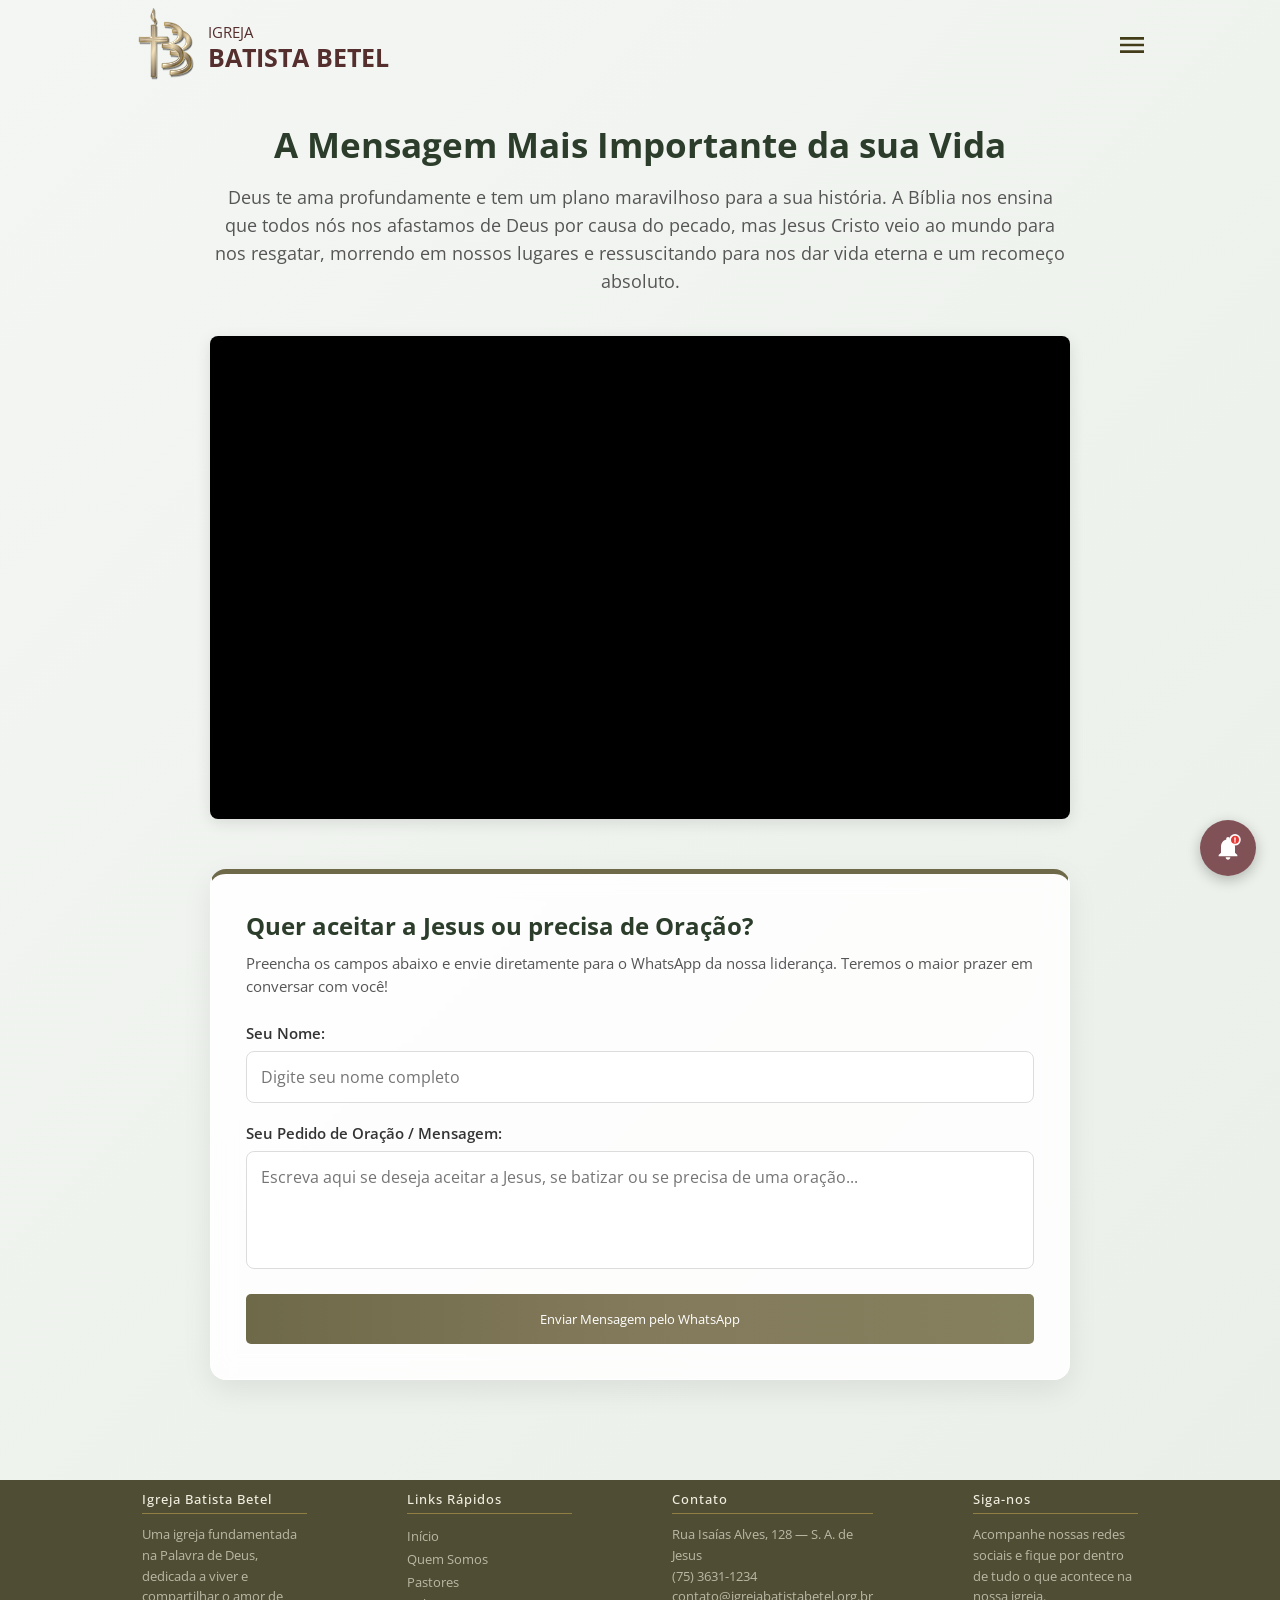
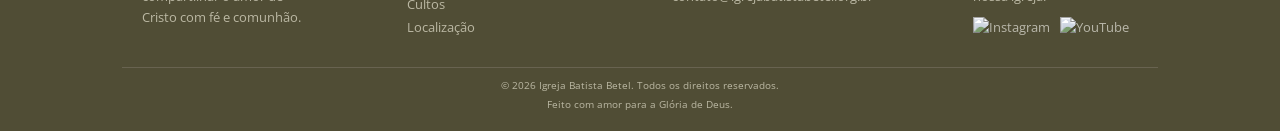
==== commit 4833962b: "Adicionado nova aba pastores" ====
--- a/jesus.html
+++ b/jesus.html
@@ -118,8 +118,8 @@
                     <h3>Siga-nos</h3>
                     <span>Acompanhe nossas redes sociais e fique por dentro de tudo o que acontece na nossa igreja.</span>
                     <div class="social_icons">
-                        <a href="#"><img src="assets/icones/instagram.svg" alt="Instagram"></a>
-                        <a href="#"><img src="assets/icones/youtube.svg" alt="YouTube"></a>
+                        <a href="https://www.instagram.com/betelsajba/" target="_blank"  rel="noopener noreferrer"><img src="/assets/icones/insta.png" alt="Instagram"></a>
+                        <a href="https://www.youtube.com/@igrejabetelsajba7333" target="_blank"  rel="noopener noreferrer"><img src="/assets/icones/youtube.png" alt="YouTube"></a>
                     </div>
                 </div>
 
--- a/assets/css/home.css
+++ b/assets/css/home.css
@@ -821,11 +821,12 @@
     width: 100%;
     padding: 12px;
     font-size: 14px;
+    height: 60px;
     color: #fdfdfd;
 
     display: flex;
     flex-direction: column;
-    justify-content: center;
+    justify-content: flex-start;
 
     background-color: rgba(117, 112, 112, 0.6);
     backdrop-filter: blur(5px);
@@ -1005,6 +1006,34 @@
     font-size: 13px;
     line-height: 1.6;
     text-decoration: none;
+}
+
+
+.social_icons{
+    display: flex;
+    gap: 10px;
+    margin-top: 10px;
+}
+
+.social_icons a{
+    display: flex;
+    justify-content: center;
+    align-items: center;
+    height: 40px;
+    display: flex;
+    text-decoration: none;
+    filter: grayscale(60%);
+    transition: all .3s ease;
+}
+
+.social_icons a img{
+    width: 100%;
+    height: 100%;
+    object-fit: contain;   
+}
+.social_icons a:hover{
+    filter: grayscale(0%);
+    transform: scale(1.05);
 }
 
 .footer_fim{
@@ -1221,4 +1250,9 @@
 
 .btn-secundario:hover {
   background: #4a171d;
+}
+
+.btn_escala{
+    text-decoration: none;
+    color: inherit;
 }
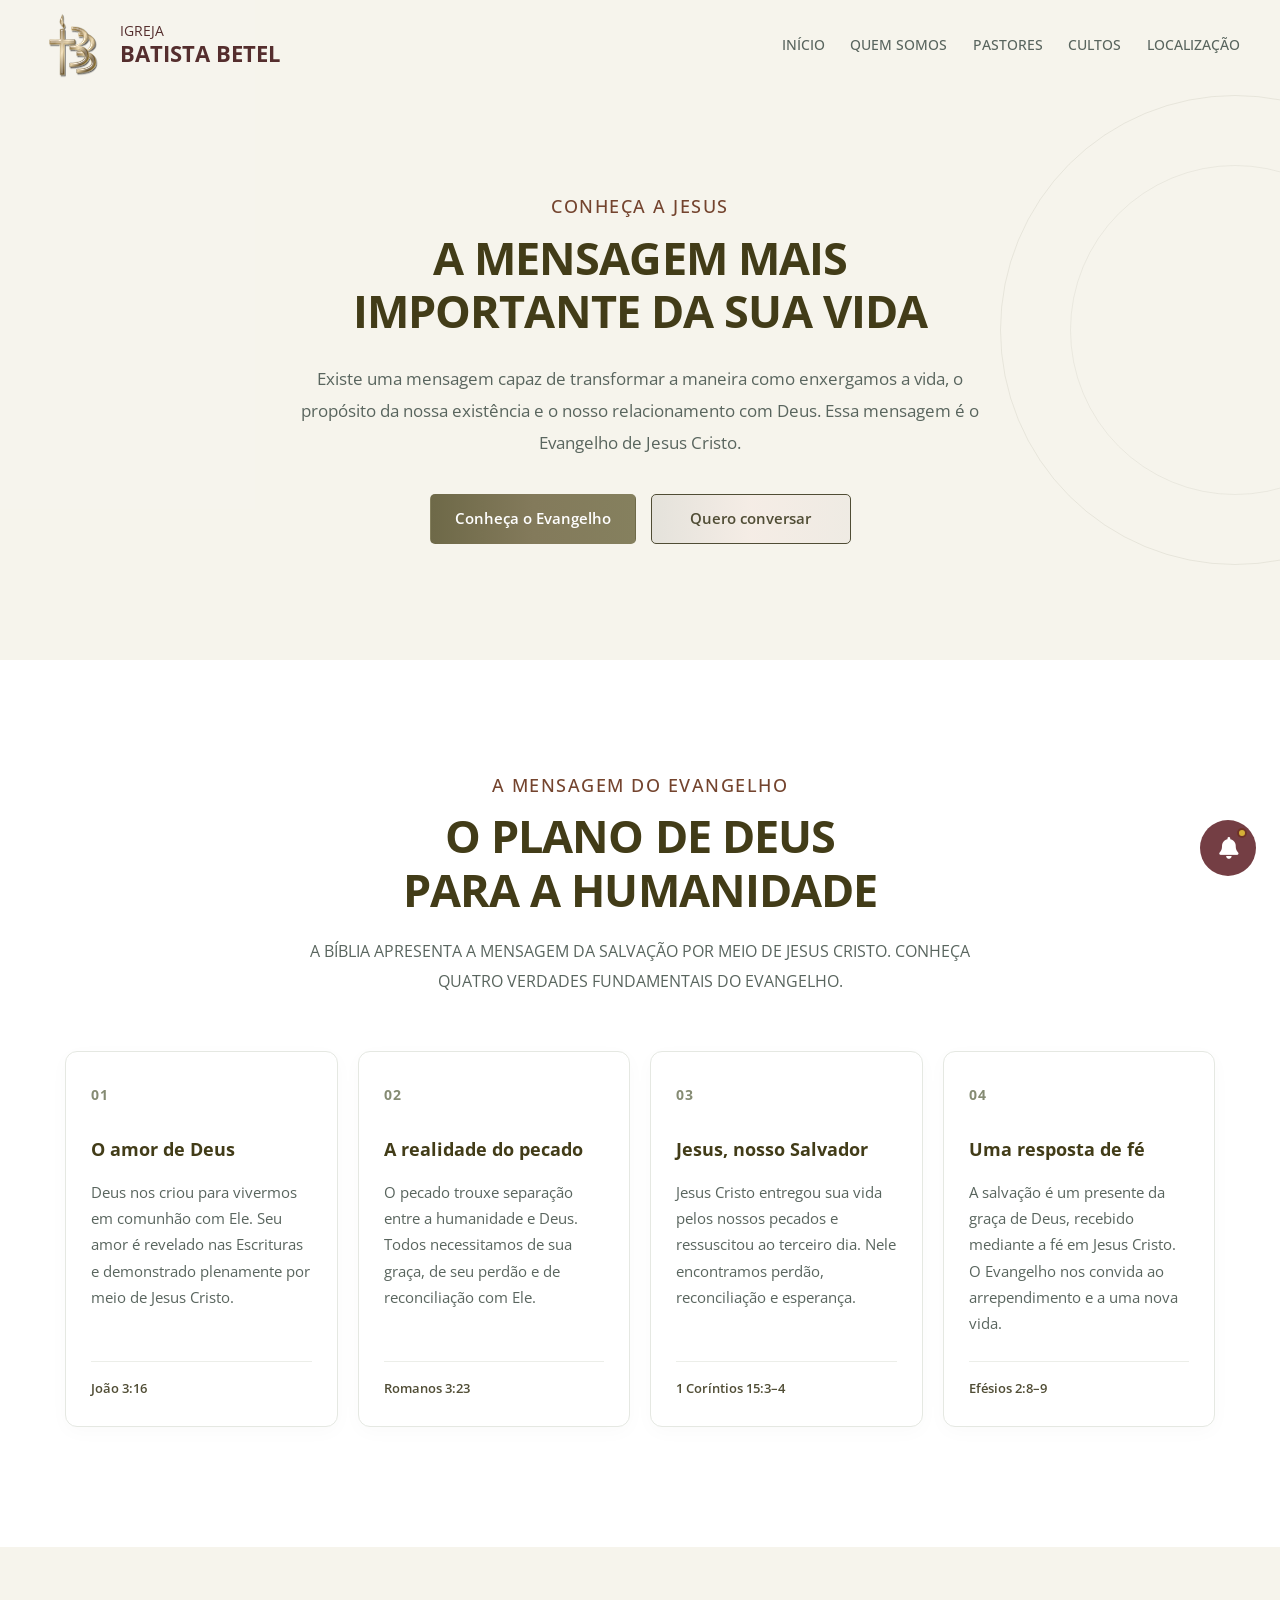
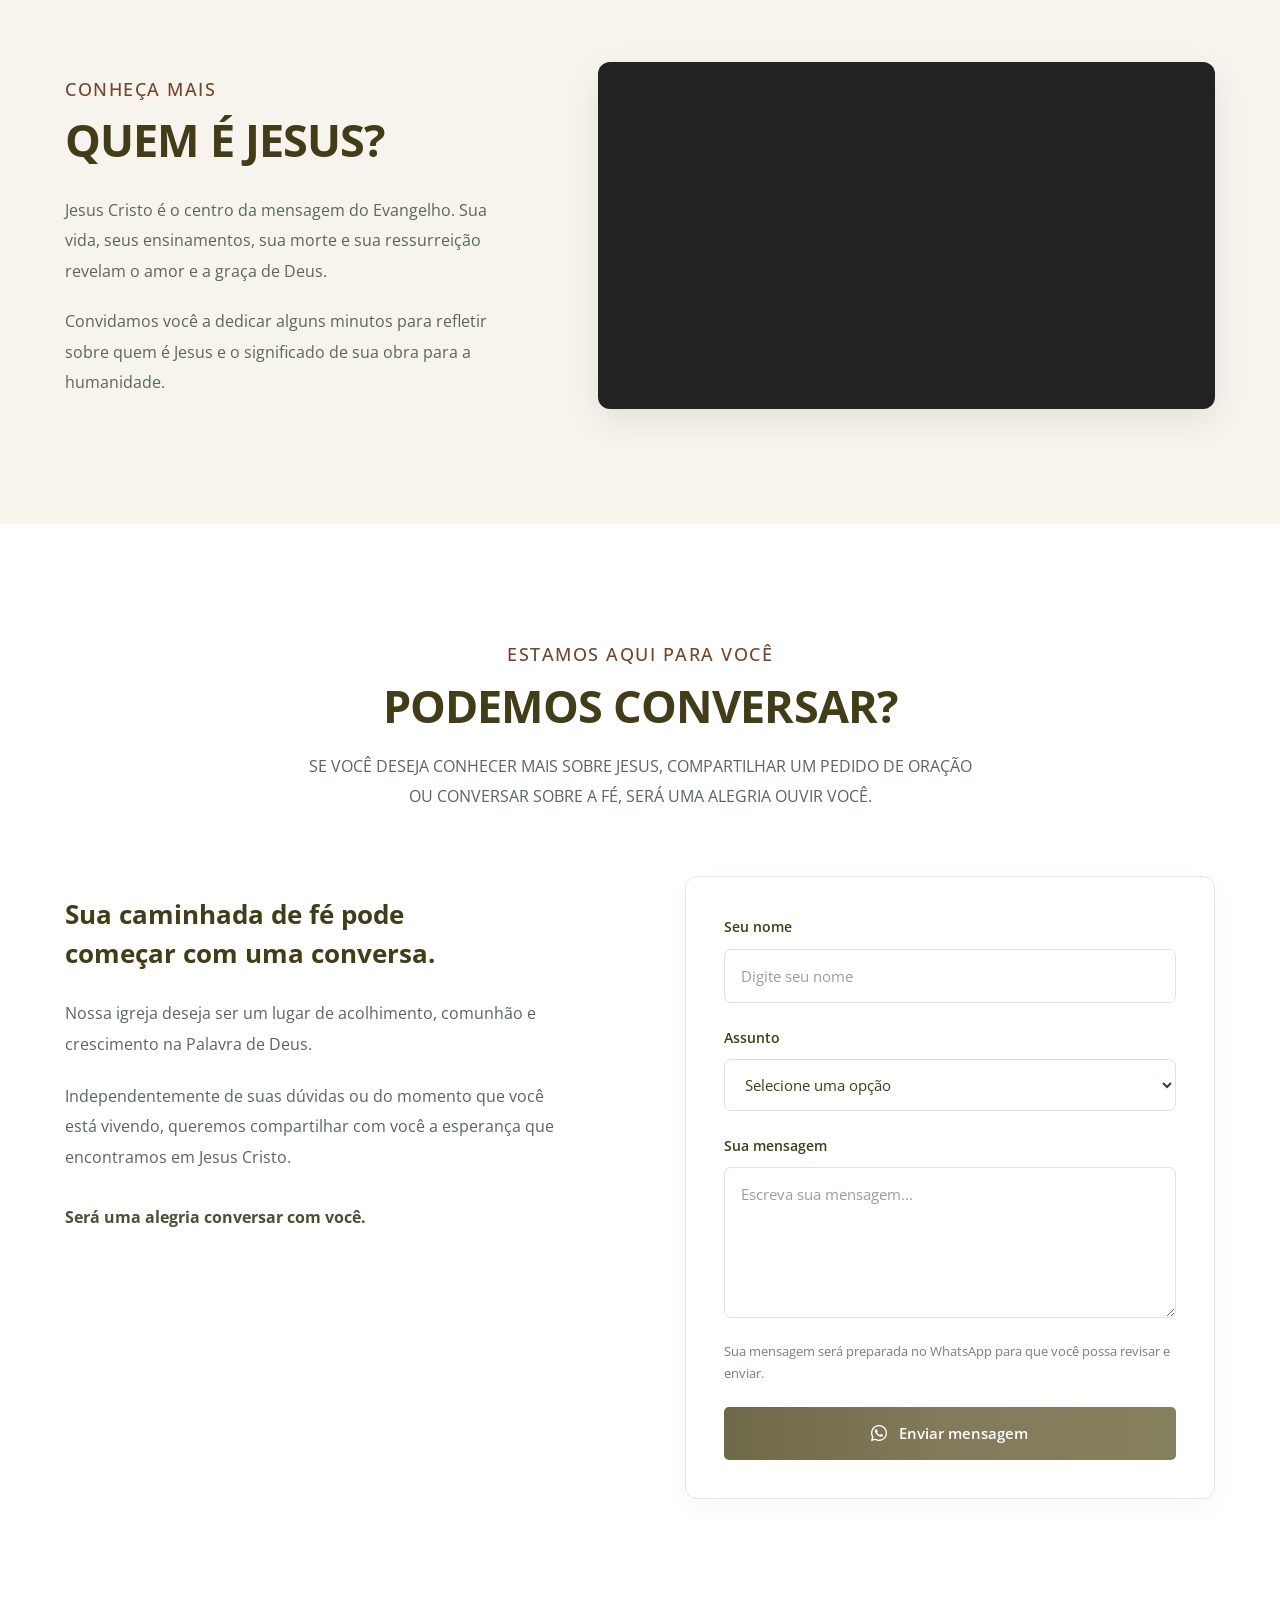
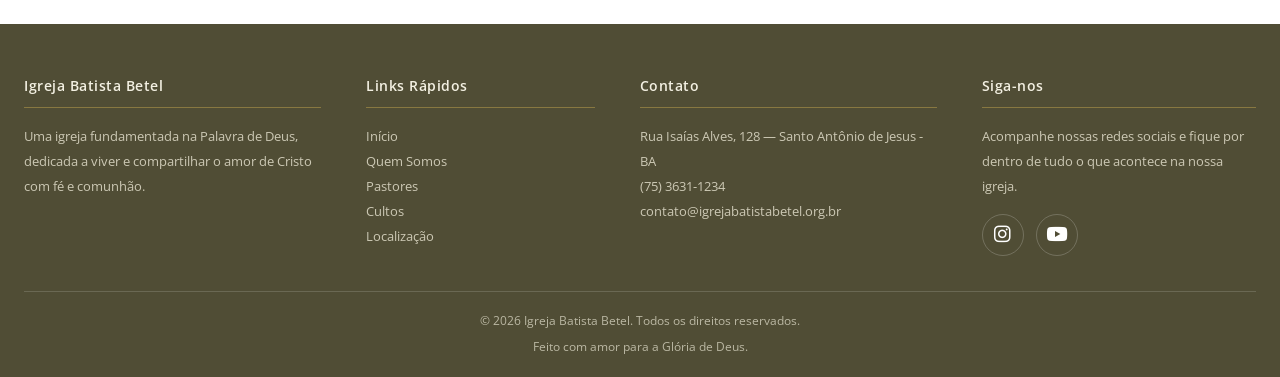
==== commit 877f9ece: "SITE TOTALMENTE REFATORADO" ====
--- a/jesus.html
+++ b/jesus.html
@@ -1,208 +1,919 @@
+
 <!DOCTYPE html>
-<html lang="pt-br">
+<html lang="pt-BR">
+
 <head>
     <meta charset="UTF-8">
     <meta name="viewport" content="width=device-width, initial-scale=1.0">
-    <title>Conheça a Jesus - Igreja Batista Betel</title>
-    
-    <!-- Scripts e Estilos Globais -->
-    <script src="javascript/script.js" defer></script>
-    <link rel="stylesheet" href="assets/css/home.css">
-    <link rel="stylesheet" href="assets/css/responsividade.css">
-    
-    <!-- Estilo Específico da Página Jesus -->
-    <link rel="stylesheet" href="assets/css/jesus.css">
-
-    <script src="/javaScript/script.js" defer></script>
-
+
+    <title>Conheça Jesus | Igreja Batista Betel</title>
+
+    <meta
+        name="description"
+        content="Conheça a mensagem do Evangelho, o amor de Deus e a esperança que encontramos em Jesus Cristo. Igreja Batista Betel, Santo Antônio de Jesus - BA."
+    >
+
+    <meta name="theme-color" content="#504d35">
+
+    <!-- FAVICON -->
+    <link
+        rel="icon"
+        href="assets/images/logo_betel.svg"
+        type="image/svg+xml"
+    >
+
+    <!-- FONTE GLOBAL -->
     <link rel="preconnect" href="https://fonts.googleapis.com">
     <link rel="preconnect" href="https://fonts.gstatic.com" crossorigin>
-    <link href="https://fonts.googleapis.com/css2?family=Open+Sans:ital,wght@0,300..800;1,300..800&display=swap" rel="stylesheet">
+
+    <link
+        href="https://fonts.googleapis.com/css2?family=Open+Sans:wght@300;400;500;600;700;800&display=swap"
+        rel="stylesheet"
+    >
+
+    <!-- FONT AWESOME -->
+    <link
+        rel="stylesheet"
+        href="https://cdnjs.cloudflare.com/ajax/libs/font-awesome/6.7.2/css/all.min.css"
+    >
+
+    <!-- CSS -->
+    <link rel="stylesheet" href="assets/css/global.css">
+    <link rel="stylesheet" href="assets/css/jesus.css">
+
+    <!-- JAVASCRIPT -->
+    <script src="javaScript/global.js" defer></script>
+    <script src="javaScript/jesus.js" defer></script>
+
 </head>
+
 <body>
+
+    <!-- ==========================================
+         HEADER GLOBAL
+    =========================================== -->
+
+    <header id="header">
+
+        <div class="container">
+
+            <a
+                href="index.html#home"
+                class="logo"
+                aria-label="Igreja Batista Betel - Página inicial"
+            >
+
+                <div class="logo_img">
+                    <img
+                        src="assets/images/logo_betel.svg"
+                        alt="Logotipo da Igreja Batista Betel"
+                    >
+                </div>
+
+                <div class="logo_nome">
+                    <span>Igreja</span>
+                    <strong>Batista Betel</strong>
+                </div>
+
+            </a>
+
+            <div class="menu">
+
+                <button
+                    id="menu-toggle"
+                    class="menu-toggle"
+                    type="button"
+                    aria-label="Abrir menu"
+                    aria-controls="menu-principal"
+                    aria-expanded="false"
+                >
+                    <i
+                        class="fa-solid fa-bars"
+                        aria-hidden="true"
+                    ></i>
+                </button>
+
+                <nav
+                    id="menu-principal"
+                    class="menu_mobile"
+                    aria-label="Menu principal"
+                >
+
+                    <ul>
+                        <li>
+                            <a href="index.html#home">
+                                Início
+                            </a>
+                        </li>
+
+                        <li>
+                            <a href="index.html#id">
+                                Quem Somos
+                            </a>
+                        </li>
+
+                        <li>
+                            <a href="index.html#pastores">
+                                Pastores
+                            </a>
+                        </li>
+
+                        <li>
+                            <a href="index.html#culto">
+                                Cultos
+                            </a>
+                        </li>
+
+                        <li>
+                            <a href="index.html#loc">
+                                Localização
+                            </a>
+                        </li>
+                    </ul>
+
+                </nav>
+
+            </div>
+
+        </div>
+
+    </header>
+
+
+    <!-- ==========================================
+         CONTEÚDO PRINCIPAL
+    =========================================== -->
+
+    <main class="jesus-main">
+
+        <!-- ======================================
+             01. HERO
+        ======================================= -->
+
+        <section
+            class="jesus-hero"
+            id="inicio"
+            aria-labelledby="jesus-titulo"
+        >
+
+            <div class="jesus-container">
+
+                <div class="jesus-hero-content">
+
+                    <div class="section_title">
+
+                        <div class="section_indi_title">
+                            <span>Conheça a Jesus</span>
+                        </div>
+
+                        <h1 id="jesus-titulo">
+                            A mensagem mais importante
+                            da sua vida
+                        </h1>
+
+                    </div>
+
+                    <p class="jesus-hero-description">
+                        Existe uma mensagem capaz de transformar
+                        a maneira como enxergamos a vida,
+                        o propósito da nossa existência e
+                        o nosso relacionamento com Deus.
+                        Essa mensagem é o Evangelho de Jesus Cristo.
+                    </p>
+
+                    <div class="jesus-hero-actions">
+
+                        <a
+                            href="#evangelho"
+                            class="btn btn_primary"
+                        >
+                            Conheça o Evangelho
+                        </a>
+
+                        <a
+                            href="#oracao"
+                            class="btn btn_secondary"
+                        >
+                            Quero conversar
+                        </a>
+
+                    </div>
+
+                </div>
+
+            </div>
+
+        </section>
+
+
+        <!-- ======================================
+             02. MENSAGEM DO EVANGELHO
+        ======================================= -->
+
+        <section
+            class="section jesus-evangelho"
+            id="evangelho"
+            aria-labelledby="evangelho-titulo"
+        >
+
+            <div class="jesus-container">
+
+                <div class="section_title">
+
+                    <div class="section_indi_title">
+                        <span>A mensagem do Evangelho</span>
+                    </div>
+
+                    <h2 id="evangelho-titulo">
+                        O plano de Deus para a humanidade
+                    </h2>
+
+                    <p class="jesus-section-description">
+                        A Bíblia apresenta a mensagem da
+                        salvação por meio de Jesus Cristo.
+                        Conheça quatro verdades fundamentais
+                        do Evangelho.
+                    </p>
+
+                </div>
+
+
+                <!-- CARDS -->
+
+                <div class="evangelho-grid">
+
+                    <!-- CARD 01 -->
+
+                    <article class="evangelho-card">
+
+                        <span
+                            class="evangelho-numero"
+                            aria-hidden="true"
+                        >
+                            01
+                        </span>
+
+                        <h3>
+                            O amor de Deus
+                        </h3>
+
+                        <p>
+                            Deus nos criou para vivermos
+                            em comunhão com Ele. Seu amor
+                            é revelado nas Escrituras e
+                            demonstrado plenamente por
+                            meio de Jesus Cristo.
+                        </p>
+
+                        <span class="evangelho-versiculo">
+                            João 3:16
+                        </span>
+
+                    </article>
+
+
+                    <!-- CARD 02 -->
+
+                    <article class="evangelho-card">
+
+                        <span
+                            class="evangelho-numero"
+                            aria-hidden="true"
+                        >
+                            02
+                        </span>
+
+                        <h3>
+                            A realidade do pecado
+                        </h3>
+
+                        <p>
+                            O pecado trouxe separação
+                            entre a humanidade e Deus.
+                            Todos necessitamos de sua
+                            graça, de seu perdão e de
+                            reconciliação com Ele.
+                        </p>
+
+                        <span class="evangelho-versiculo">
+                            Romanos 3:23
+                        </span>
+
+                    </article>
+
+
+                    <!-- CARD 03 -->
+
+                    <article class="evangelho-card">
+
+                        <span
+                            class="evangelho-numero"
+                            aria-hidden="true"
+                        >
+                            03
+                        </span>
+
+                        <h3>
+                            Jesus, nosso Salvador
+                        </h3>
+
+                        <p>
+                            Jesus Cristo entregou sua vida
+                            pelos nossos pecados e
+                            ressuscitou ao terceiro dia.
+                            Nele encontramos perdão,
+                            reconciliação e esperança.
+                        </p>
+
+                        <span class="evangelho-versiculo">
+                            1 Coríntios 15:3–4
+                        </span>
+
+                    </article>
+
+
+                    <!-- CARD 04 -->
+
+                    <article class="evangelho-card">
+
+                        <span
+                            class="evangelho-numero"
+                            aria-hidden="true"
+                        >
+                            04
+                        </span>
+
+                        <h3>
+                            Uma resposta de fé
+                        </h3>
+
+                        <p>
+                            A salvação é um presente
+                            da graça de Deus, recebido
+                            mediante a fé em Jesus Cristo.
+                            O Evangelho nos convida ao
+                            arrependimento e a uma nova vida.
+                        </p>
+
+                        <span class="evangelho-versiculo">
+                            Efésios 2:8–9
+                        </span>
+
+                    </article>
+
+                </div>
+
+            </div>
+
+        </section>
+
+
+        <!-- ======================================
+             04. CONHEÇA MAIS SOBRE JESUS
+        ======================================= -->
+
+        <section
+            class="section jesus-video-section"
+            id="mensagem"
+            aria-labelledby="video-titulo"
+        >
+
+            <div class="jesus-container">
+
+                <div class="jesus-video-layout">
+
+                    <div class="jesus-video-content">
+
+                        <div class="section_title">
+
+                            <div class="section_indi_title">
+                                <span>Conheça mais</span>
+                            </div>
+
+                            <h2 id="video-titulo">
+                                Quem é Jesus?
+                            </h2>
+
+                        </div>
+
+                        <p>
+                            Jesus Cristo é o centro da
+                            mensagem do Evangelho.
+                            Sua vida, seus ensinamentos,
+                            sua morte e sua ressurreição
+                            revelam o amor e a graça de Deus.
+                        </p>
+
+                        <p>
+                            Convidamos você a dedicar
+                            alguns minutos para refletir
+                            sobre quem é Jesus e o
+                            significado de sua obra
+                            para a humanidade.
+                        </p>
+
+                    </div>
+
+
+                    <div class="jesus-video-wrapper">
+
+                        <iframe
+                            src="https://www.youtube-nocookie.com/embed/5mwhUZfCTLE"
+                            title="Quem é Jesus? - Hernandes Dias Lopes"
+                            loading="lazy"
+                            allow="accelerometer; autoplay; clipboard-write; encrypted-media; gyroscope; picture-in-picture; web-share"
+                            referrerpolicy="strict-origin-when-cross-origin"
+                            allowfullscreen
+                        ></iframe>
+
+                    </div>
+
+                </div>
+
+            </div>
+
+        </section>
+
+
+        <!-- ======================================
+             05. CONVERSA E ORAÇÃO
+        ======================================= -->
+
+        <section
+            class="section jesus-contato"
+            id="oracao"
+            aria-labelledby="contato-titulo"
+        >
+
+            <div class="jesus-container">
+
+                <div class="section_title">
+
+                    <div class="section_indi_title">
+                        <span>Estamos aqui para você</span>
+                    </div>
+
+                    <h2 id="contato-titulo">
+                        Podemos conversar?
+                    </h2>
+
+                    <p class="jesus-section-description">
+                        Se você deseja conhecer mais sobre
+                        Jesus, compartilhar um pedido de
+                        oração ou conversar sobre a fé,
+                        será uma alegria ouvir você.
+                    </p>
+
+                </div>
+
+
+                <div class="jesus-contato-layout">
+
+                    <!-- TEXTO -->
+
+                    <div class="jesus-contato-texto">
+
+                        <h3>
+                            Sua caminhada de fé pode
+                            começar com uma conversa.
+                        </h3>
+
+                        <p>
+                            Nossa igreja deseja ser
+                            um lugar de acolhimento,
+                            comunhão e crescimento
+                            na Palavra de Deus.
+                        </p>
+
+                        <p>
+                            Independentemente de suas
+                            dúvidas ou do momento que
+                            você está vivendo, queremos
+                            compartilhar com você a
+                            esperança que encontramos
+                            em Jesus Cristo.
+                        </p>
+
+                        <p class="jesus-contato-destaque">
+                            Será uma alegria conversar com você.
+                        </p>
+
+                    </div>
+
+
+                    <!-- FORMULÁRIO -->
+
+                    <div class="jesus-formulario">
+
+                        <form id="whatsappForm">
+
+                            <div class="form-group">
+
+                                <label for="nome">
+                                    Seu nome
+                                </label>
+
+                                <input
+                                    type="text"
+                                    id="nome"
+                                    name="nome"
+                                    placeholder="Digite seu nome"
+                                    autocomplete="name"
+                                    maxlength="100"
+                                    required
+                                >
+
+                            </div>
+
+
+                            <div class="form-group">
+
+                                <label for="assunto">
+                                    Assunto
+                                </label>
+
+                                <select
+                                    id="assunto"
+                                    name="assunto"
+                                    required
+                                >
+
+                                    <option
+                                        value=""
+                                        selected
+                                        disabled
+                                    >
+                                        Selecione uma opção
+                                    </option>
+
+                                    <option value="Conhecer Jesus">
+                                        Quero conhecer Jesus
+                                    </option>
+
+                                    <option value="Pedido de oração">
+                                        Pedido de oração
+                                    </option>
+
+                                    <option value="Batismo">
+                                        Quero saber sobre o batismo
+                                    </option>
+
+                                    <option value="Conversar com a liderança">
+                                        Conversar com a liderança
+                                    </option>
+
+                                </select>
+
+                            </div>
+
+
+                            <div class="form-group">
+
+                                <label for="mensagem">
+                                    Sua mensagem
+                                </label>
+
+                                <textarea
+                                    id="mensagem"
+                                    name="mensagem"
+                                    rows="5"
+                                    maxlength="2000"
+                                    placeholder="Escreva sua mensagem..."
+                                    required
+                                ></textarea>
+
+                            </div>
+
+
+                            <p class="jesus-form-info">
+                                Sua mensagem será preparada
+                                no WhatsApp para que você
+                                possa revisar e enviar.
+                            </p>
+
+
+                            <button
+                                type="submit"
+                                class="btn btn_primary jesus-form-btn"
+                            >
+
+                                <i
+                                    class="fa-brands fa-whatsapp"
+                                    aria-hidden="true"
+                                ></i>
+
+                                Enviar mensagem
+
+                            </button>
+
+
+                            <p
+                                id="form-feedback"
+                                class="jesus-form-feedback"
+                                role="status"
+                                aria-live="polite"
+                            ></p>
+
+                        </form>
+
+                    </div>
+
+                </div>
+
+            </div>
+
+        </section>
+
+    </main>
+
+
+    <!-- ==========================================
+         FOOTER GLOBAL
+    =========================================== -->
+
+    <footer>
+
+        <div class="container_footer">
+
+            <div class="footer_box">
+
+                <!-- SOBRE -->
+
+                <div class="widget_footer">
+
+                    <h3>
+                        Igreja Batista Betel
+                    </h3>
+
+                    <p>
+                        Uma igreja fundamentada na
+                        Palavra de Deus, dedicada
+                        a viver e compartilhar
+                        o amor de Cristo com
+                        fé e comunhão.
+                    </p>
+
+                </div>
+
+
+                <!-- LINKS -->
+
+                <div class="widget_footer">
+
+                    <h3>
+                        Links Rápidos
+                    </h3>
+
+                    <ul>
+
+                        <li>
+                            <a href="index.html#home">
+                                Início
+                            </a>
+                        </li>
+
+                        <li>
+                            <a href="index.html#id">
+                                Quem Somos
+                            </a>
+                        </li>
+
+                        <li>
+                            <a href="index.html#pastores">
+                                Pastores
+                            </a>
+                        </li>
+
+                        <li>
+                            <a href="index.html#culto">
+                                Cultos
+                            </a>
+                        </li>
+
+                        <li>
+                            <a href="index.html#loc">
+                                Localização
+                            </a>
+                        </li>
+
+                    </ul>
+
+                </div>
+
+
+                <!-- CONTATO -->
+
+                <div class="widget_footer">
+
+                    <h3>
+                        Contato
+                    </h3>
+
+                    <p>
+                        Rua Isaías Alves, 128
+                        — Santo Antônio de Jesus - BA
+                    </p>
+
+                    <p>
+                        (75) 3631-1234
+                    </p>
+
+                    <p>
+                        contato@igrejabatistabetel.org.br
+                    </p>
+
+                </div>
+
+
+                <!-- REDES SOCIAIS -->
+
+                <div class="widget_footer">
+
+                    <h3>
+                        Siga-nos
+                    </h3>
+
+                    <p>
+                        Acompanhe nossas redes sociais
+                        e fique por dentro de tudo
+                        o que acontece na nossa igreja.
+                    </p>
+
+                    
+        <div class="social_icons">
+
+            <a
+                href="https://www.instagram.com/betelsajba/"
+                target="_blank"
+                rel="noopener noreferrer"
+                aria-label="Instagram da Igreja Batista Betel"
+            >
+                <i class="fa-brands fa-instagram" aria-hidden="true"></i>
+            </a>
+
+            <a
+                href="https://www.youtube.com/@igrejabetelsajba7333"
+                target="_blank"
+                rel="noopener noreferrer"
+                aria-label="YouTube da Igreja Batista Betel"
+            >
+                <i class="fa-brands fa-youtube" aria-hidden="true"></i>
+            </a>
+
+        </div>
+
+
+                </div>
+
+            </div>
+
+
+            <div class="footer_fim">
+
+                <span>
+                    © 2026 Igreja Batista Betel.
+                    Todos os direitos reservados.
+                </span>
+
+                <span>
+                    Feito com amor para a Glória de Deus.
+                </span>
+
+            </div>
+
+        </div>
+
+    </footer>
+
+
     
-    <!-- Header Padrão -->
-    <header>
-        <div class="container">
-            <a class="logo_link" href="/index.html">
-            <div class="logo">
-                <div class="logo_img">
-                    <img src="assets/images/logo_betel.svg" alt="Logo Betel">
-                </div>
-                <span class="logo_nome">
-                    Igreja <h3>Batista Betel</h3>
-                </span>
-            </div></a>
-            <div class="menu">
-                <img class="menu_abrir" src="assets/icones/menu_mobile.svg" alt="Menu">
-                <nav class="menu_mobile">
-                    <ul>
-                        <li><a href="index.html">Início</a></li>
-                        <li><a href="index.html#id">Quem Somos</a></li>
-                        <li><a href="index.html#pastores">Pastores</a></li>
-                        <li><a href="index.html#culto">Cultos</a></li>
-                        <li><a href="index.html#loc">Localização</a></li>
-                    </ul>
-                </nav>
+        <!-- BOTÃO FLUTUANTE DE AVISOS -->
+
+        <button
+    id="btn-avisos"
+    type="button"
+    aria-label="Abrir avisos e informes"
+    aria-controls="modal-avisos"
+    aria-expanded="false">
+
+    <i class="fa-solid fa-bell" aria-hidden="true"></i>
+    <span class="aviso-notificacao" aria-hidden="true"></span>
+        </button>
+
+
+
+    <!-- ==========================================
+         MODAL DE AVISOS GLOBAL
+    =========================================== -->
+
+    <div
+        id="modal-avisos"
+        class="modal-overlay"
+        role="dialog"
+        aria-modal="true"
+        aria-hidden="true"
+        aria-labelledby="modal-titulo"
+        inert
+    >
+
+        <div class="modal-container">
+
+            <!-- CABEÇALHO -->
+
+            <div class="modal-header">
+
+                <h2
+                    id="modal-titulo"
+                    class="modal-title"
+                >
+                    Avisos & Informes
+                </h2>
+
+                <button
+                    id="btn-fechar-modal"
+                    class="modal-close"
+                    type="button"
+                    aria-label="Fechar avisos"
+                >
+
+                    <i
+                        class="fa-solid fa-xmark"
+                        aria-hidden="true"
+                    ></i>
+
+                </button>
+
             </div>
+
+
+            <!-- CONTEÚDO -->
+
+            <div class="modal-body">
+
+                <article class="aviso-card">
+
+                    <span class="aviso-tag">
+                        Destaque
+                    </span>
+
+                    <h3 class="aviso-titulo">
+                        Culto Especial de Jovens
+                    </h3>
+
+                    <p class="aviso-texto">
+                        Neste sábado, às 19h30.
+                        Contamos com a sua presença!
+                    </p>
+
+                    <span class="aviso-data">
+                        Sábado • 19:30
+                    </span>
+
+                </article>
+
+
+                <article class="aviso-card">
+
+                    <span class="aviso-tag tag-secundaria">
+                        Programação
+                    </span>
+
+                    <h3 class="aviso-titulo">
+                        Culto de Celebração
+                    </h3>
+
+                    <p class="aviso-texto">
+                        Neste domingo, às 18h.
+                        Venha cultuar conosco
+                        e traga sua família!
+                    </p>
+
+                    <span class="aviso-data">
+                        Domingo • 18:00
+                    </span>
+
+                </article>
+
+            </div>
+
+
+            <!-- RODAPÉ DO MODAL -->
+
+            <div class="modal-footer">
+
+                <button
+                    id="btn-entendi"
+                    class="btn-secundario"
+                    type="button"
+                >
+                    Entendido
+                </button>
+
+            </div>
+
         </div>
-    </header>
-
-    <!-- Conteúdo Principal da Página Jesus -->
-    <main class="jesus-main">
-        
-        <div class="jesus-header-text">
-            <h1>A Mensagem Mais Importante da sua Vida</h1>
-            <p>Deus te ama profundamente e tem um plano maravilhoso para a sua história. A Bíblia nos ensina que todos nós nos afastamos de Deus por causa do pecado, mas Jesus Cristo veio ao mundo para nos resgatar, morrendo em nossos lugares e ressuscitando para nos dar vida eterna e um recomeço absoluto.</p>
-        </div>
-
-        <!-- Vídeo do YouTube (Substitua o link 'src' depois pelo oficial) -->
-        <div class="video-container">
-            <iframe src="https://www.youtube.com/embed/5mwhUZfCTLE" title="QUEM É JESUS? - Hernandes Dias Lopes" allowfullscreen></iframe>
-        </div>
-        
-
-        <!-- Formulário integrado ao WhatsApp -->
-        <div class="whatsapp-form-box">
-            <h3>Quer aceitar a Jesus ou precisa de Oração?</h3>
-            <p>Preencha os campos abaixo e envie diretamente para o WhatsApp da nossa liderança. Teremos o maior prazer em conversar com você!</p>
-            
-            <form id="whatsappForm">
-                <div class="form-group">
-                    <label for="nome">Seu Nome:</label>
-                    <input type="text" id="nome" placeholder="Digite seu nome completo" required>
-                </div>
-
-                <div class="form-group">
-                    <label for="mensagem">Seu Pedido de Oração / Mensagem:</label>
-                    <textarea id="mensagem" rows="4" placeholder="Escreva aqui se deseja aceitar a Jesus, se batizar ou se precisa de uma oração..." required></textarea>
-                </div>
-
-                <button type="submit" class=" btn_primary">
-                    Enviar Mensagem pelo WhatsApp
-                </button>
-            </form>
-        </div>
-
-    </main>
-
-    <!-- Footer Padrão -->
-    <footer>
-        <div class="container_footer">
-            <div class="footer_box">
-
-                <div class="widget_footer">
-                    <h3>Igreja Batista Betel</h3>
-                    <span>Uma igreja fundamentada na Palavra de Deus, dedicada a viver e compartilhar o amor de Cristo com fé e comunhão.</span>
-                </div>
-
-                <div class="widget_footer">
-                    <h3>Links Rápidos</h3>
-                    <ul>
-                        <li><a href="index.html">Início</a></li>
-                        <li><a href="index.html#id">Quem Somos</a></li>
-                        <li><a href="index.html#pastores">Pastores</a></li>
-                        <li><a href="index.html#culto">Cultos</a></li>
-                        <li><a href="index.html#loc">Localização</a></li>
-                    </ul>
-                </div>
-
-                <div class="widget_footer">
-                    <h3>Contato</h3>
-                    <span>Rua Isaías Alves, 128 — S. A. de Jesus</span>
-                    <span>(75) 3631-1234</span>
-                    <span>contato@igrejabatistabetel.org.br</span>
-                </div>
-
-                <div class="widget_footer">
-                    <h3>Siga-nos</h3>
-                    <span>Acompanhe nossas redes sociais e fique por dentro de tudo o que acontece na nossa igreja.</span>
-                    <div class="social_icons">
-                        <a href="https://www.instagram.com/betelsajba/" target="_blank"  rel="noopener noreferrer"><img src="/assets/icones/insta.png" alt="Instagram"></a>
-                        <a href="https://www.youtube.com/@igrejabetelsajba7333" target="_blank"  rel="noopener noreferrer"><img src="/assets/icones/youtube.png" alt="YouTube"></a>
-                    </div>
-                </div>
-
-            </div>
-            <div class="footer_fim">
-                <span>© 2026 Igreja Batista Betel. Todos os direitos reservados.</span>
-                <span>Feito com amor para a Glória de Deus.</span>
-            </div>
-        </div>
-    </footer>
-
-    <!-- ========================================== -->
-<!-- BOTÃO FLUTUANTE DE AVISOS                  -->
-<!-- ========================================== -->
-<button id="btn-avisos" class="btn-flutuante" aria-label="Avisos e Informes">
-  <svg xmlns="http://www.w3.org/2000/svg" viewBox="0 0 24 24" class="svg-icone">
-    <path d="M12 22C13.1 22 14 21.1 14 20H10C10 21.1 10.9 22 12 22ZM18 16V11C18 7.93 16.37 5.36 13.5 4.68V4C13.5 3.17 12.83 2.5 12 2.5C11.17 2.5 10.5 3.17 10.5 4.0V4.68C7.63 5.36 6 7.92 6 11V16L4 18V19H20V18L18 16Z" fill="currentColor"/>
-    <circle cx="18" cy="5" r="4.2" fill="#E53935" stroke="#FFFFFF" stroke-width="1.5"/>
-    <path d="M18 3.3V5.3M18 6.5V6.8" stroke="#FFFFFF" stroke-width="1.2" stroke-linecap="round"/>
-  </svg>
-</button>
-
-<!-- ========================================== -->
-<!-- MODAL / POP-UP INSTITUCIONAL               -->
-<!-- ========================================== -->
-<div id="modal-avisos" class="modal-overlay" aria-hidden="true" role="dialog" aria-labelledby="modal-titulo">
-  <div class="modal-container">
-    
-    <!-- Cabeçalho do Modal -->
-    <div class="modal-header">
-      <h3 id="modal-titulo" class="modal-title">
-        <svg xmlns="http://www.w3.org/2000/svg" width="20" height="20" viewBox="0 0 24 24" fill="none" stroke="currentColor" stroke-width="2" stroke-linecap="round" stroke-linejoin="round">
-          <path d="M18 8A6 6 0 0 0 6 8c0 7-3 9-3 9h18s-3-2-3-9"></path>
-          <path d="M13.73 21a2 2 0 0 1-3.46 0"></path>
-        </svg>
-        Avisos & Informes
-      </h3>
-      <button type="button" id="btn-fechar-modal" class="modal-close" aria-label="Fechar avisos">&times;</button>
+
     </div>
 
-    <!-- Corpo do Modal -->
-    <div class="modal-body">
-      <!-- Item de Aviso 1 -->
-      <article class="aviso-card">
-        <span class="aviso-tag">Destaque</span>
-        <h4 class="aviso-titulo">Culto Especial de Jovens</h4>
-        <p class="aviso-texto">Neste sábado, às 19h30. Contamos com a sua presença!</p>
-        <span class="aviso-data">Sábado • 19:30</span>
-      </article>
-
-      <!-- Item de Aviso 2 -->
-      <article class="aviso-card">
-        <span class="aviso-tag tag-secundaria">Inscrições</span>
-        <h4 class="aviso-titulo">Culto de Celebração</h4>
-        <p class="aviso-texto">Neste domingo, às 18h. Venha cultuar conosco e traga a sua família!</p>
-        <span class="aviso-data">Domingo • 18:00</span>
-      </article>
-    </div>
-
-    <!-- Rodapé do Modal -->
-    <div class="modal-footer">
-      <button type="button" id="btn-entendi" class="btn-secundario">Entendido</button>
-    </div>
-
-  </div>
-</div>
-
-    <!-- Script para disparar o WhatsApp formatado -->
-    <script>
-        document.getElementById('whatsappForm').addEventListener('submit', function(e) {
-            e.preventDefault();
-
-            const nome = document.getElementById('nome').value;
-            const mensagemUsuario = document.getElementById('mensagem').value;
-
-            // Substitua o número abaixo pelo WhatsApp da Igreja (código do país + DDD + número)
-            const seuNumeroWhatsApp = "5575999206686"; 
-
-            const textoFormatado = `Olá! Meu nome é *${nome}*.\n\n${mensagemUsuario}`;
-            const urlWhatsApp = `https://wa.me/${seuNumeroWhatsApp}?text=${encodeURIComponent(textoFormatado)}`;
-
-            window.open(urlWhatsApp, '_blank');
-        });
-    </script>
 </body>
-</html>+</html>
--- a/assets/css/global.css
+++ b/assets/css/global.css
@@ -0,0 +1,1232 @@
+
+/* =========================================================
+   IGREJA BATISTA BETEL
+   GLOBAL.CSS — ESTILOS COMPARTILHADOS
+========================================================= */
+
+
+/* =========================================================
+   01. VARIÁVEIS GLOBAIS
+========================================================= */
+
+:root {
+    /* Cores principais */
+    --color-primary: #504d35;
+    --color-primary-light: #837a5b;
+    --color-primary-dark: #383624;
+
+    /* Cores secundárias */
+    --color-secondary: #552e2e;
+    --color-accent: #d4af37;
+
+    /* Fundos */
+    --bg-primary: #ffffff;
+    --bg-secondary: #ede8d088;
+    --bg-tertiary: rgba(237, 232, 208, 0.33);
+
+    /* Textos */
+    --text-primary: #552e2e;
+    --text-secondary: #59655e;
+    --text-heading: #423c18;
+    --text-light: #f3f0e2;
+
+    /* Tipografia */
+    --font-primary: "Open Sans", sans-serif;
+
+    --font-xs: 0.75rem;
+    --font-sm: 0.875rem;
+    --font-md: 1rem;
+    --font-lg: 1.25rem;
+    --font-xl: 1.5rem;
+
+    /* Layout */
+    --container-width: 1200px;
+    --container-padding: 24px;
+    --header-height: 90px;
+
+    /* Bordas */
+    --radius-sm: 5px;
+    --radius-md: 10px;
+    --radius-lg: 16px;
+    --radius-full: 999px;
+
+    /* Sombras */
+    --shadow-sm: 0 4px 12px rgba(0, 0, 0, 0.08);
+    --shadow-md: 0 12px 30px rgba(0, 0, 0, 0.12);
+    --shadow-lg: 0 20px 45px rgba(0, 0, 0, 0.18);
+
+    /* Transições */
+    --transition-fast: 0.2s ease;
+    --transition-normal: 0.3s ease;
+    --transition-slow: 0.5s ease;
+}
+
+
+/* =========================================================
+   02. RESET CSS
+========================================================= */
+
+*,
+*::before,
+*::after {
+    margin: 0;
+    padding: 0;
+    box-sizing: border-box;
+}
+
+html {
+    scroll-behavior: smooth;
+    scroll-padding-top: var(--header-height);
+}
+
+body {
+    min-width: 320px;
+    min-height: 100vh;
+    font-family: var(--font-primary);
+    font-size: var(--font-md);
+    line-height: 1.6;
+    color: var(--text-secondary);
+    background-color: var(--bg-primary);
+    -webkit-font-smoothing: antialiased;
+}
+
+body.menu-open,
+body.modal-open {
+    overflow: hidden;
+}
+
+img,
+svg,
+video {
+    max-width: 100%;
+}
+
+img {
+    display: block;
+}
+
+button,
+input,
+textarea,
+select {
+    font: inherit;
+}
+
+button {
+    cursor: pointer;
+}
+
+a {
+    color: inherit;
+    text-decoration: none;
+}
+
+ul,
+ol {
+    list-style: none;
+}
+
+button,
+a {
+    -webkit-tap-highlight-color: transparent;
+}
+
+:focus-visible {
+    outline: 3px solid var(--color-accent);
+    outline-offset: 4px;
+}
+
+
+/* =========================================================
+   BOTÃO FLUTUANTE — COMPARTILHADO EM TODAS AS PÁGINAS
+   Mantém a animação original da Home.
+========================================================= */
+
+@keyframes flutuar {
+    0%, 100% {
+        transform: translateY(0);
+        box-shadow: 0 5px 15px rgba(0, 0, 0, 0.3);
+    }
+    50% {
+        transform: translateY(-10px);
+        box-shadow: 0 20px 25px rgba(0, 0, 0, 0.15);
+    }
+}
+
+#btn-avisos,
+.btn-flutuante {
+    position: fixed;
+    right: 24px;
+    bottom: 24px;
+    z-index: 9998;
+    display: flex;
+    align-items: center;
+    justify-content: center;
+    width: 56px;
+    height: 56px;
+    padding: 0;
+    border: 0;
+    border-radius: 50%;
+    background-color: rgba(92, 29, 36, 0.85);
+    color: #fff;
+    font-size: 22px;
+    cursor: pointer;
+    -webkit-backdrop-filter: blur(5px);
+    backdrop-filter: blur(5px);
+    animation: flutuar 3s ease-in-out infinite;
+    transition: background-color var(--transition-normal);
+}
+
+#btn-avisos:hover,
+.btn-flutuante:hover {
+    animation-play-state: paused;
+    background-color: #4a171d;
+}
+
+#btn-avisos .svg-icone,
+.btn-flutuante .svg-icone {
+    display: block;
+    width: 28px;
+    height: 28px;
+}
+
+#btn-avisos .aviso-notificacao,
+.btn-flutuante .aviso-notificacao {
+    position: absolute;
+    top: 8px;
+    right: 9px;
+    width: 10px;
+    height: 10px;
+    border: 2px solid rgba(92, 29, 36, 0.85);
+    border-radius: 50%;
+    background-color: var(--color-accent);
+}
+
+@media (max-width: 600px) {
+    #btn-avisos,
+    .btn-flutuante {
+        right: 18px;
+        bottom: 18px;
+        width: 52px;
+        height: 52px;
+    }
+}
+
+/* =========================================================
+   03. CONTAINERS
+========================================================= */
+
+.container {
+    width: min(
+        calc(100% - var(--container-padding) * 2),
+        var(--container-width)
+    );
+    margin-inline: auto;
+}
+
+.section {
+    width: 100%;
+    min-height: 100vh;
+    min-height: 100svh;
+
+    display: flex;
+    flex-direction: column;
+    justify-content: center;
+    align-items: center;
+
+    padding: 90px 0;
+}
+
+.section_box {
+    width: min(
+        calc(100% - var(--container-padding) * 2),
+        var(--container-width)
+    );
+
+    display: flex;
+    flex-direction: column;
+    align-items: center;
+    justify-content: center;
+
+    gap: 40px;
+    margin-inline: auto;
+}
+
+.section_box_indi {
+    width: 100%;
+    display: flex;
+    justify-content: center;
+    align-items: center;
+}
+
+
+/* =========================================================
+   04. TÍTULOS E TEXTOS COMPARTILHADOS
+========================================================= */
+
+.section_title {
+    width: 100%;
+    text-align: center;
+    color: var(--text-heading);
+    text-transform: uppercase;
+}
+
+.section_title h1,
+.section_title h2 {
+    font-size: clamp(1.8rem, 3.5vw, 2.8rem);
+    font-weight: 700;
+    line-height: 1.2;
+    letter-spacing: -0.02em;
+}
+
+.section_indi_title {
+    margin-bottom: 10px;
+    color: #74442e;
+    font-size: clamp(0.85rem, 1.5vw, 1.15rem);
+    font-weight: 500;
+    letter-spacing: 1.5px;
+    text-transform: uppercase;
+}
+
+.section_description {
+    width: 100%;
+    max-width: 800px;
+
+    font-size: clamp(1rem, 1.6vw, 1.4rem);
+    font-weight: 300;
+    line-height: 1.8;
+
+    text-align: center;
+    color: var(--text-secondary);
+}
+
+.section_description p + p {
+    margin-top: 18px;
+}
+
+
+/* =========================================================
+   05. BOTÕES GLOBAIS
+========================================================= */
+
+.section_btn {
+    display: flex;
+    align-items: center;
+    justify-content: center;
+    flex-wrap: wrap;
+
+    width: 100%;
+    gap: 20px;
+}
+
+.btn {
+    display: inline-flex;
+    align-items: center;
+    justify-content: center;
+    gap: 10px;
+
+    min-height: 50px;
+    min-width: 200px;
+    max-width: 100%;
+
+    padding: 12px 24px;
+
+    border: 1px solid transparent;
+    border-radius: var(--radius-sm);
+
+    font-size: 0.95rem;
+    font-weight: 600;
+    line-height: 1.4;
+    text-align: center;
+
+    transition:
+        transform var(--transition-normal),
+        background-color var(--transition-normal),
+        box-shadow var(--transition-normal);
+}
+
+.btn_primary {
+    color: #ffffff;
+    background: linear-gradient(
+        90deg,
+        #6e6948,
+        #837a5b,
+        #85805e
+    );
+}
+
+.btn_primary:hover {
+    transform: translateY(-3px);
+    box-shadow: 0 10px 20px rgba(80, 77, 53, 0.25);
+}
+
+.btn_secondary {
+    color: #2b281a;
+    border-color: rgba(58, 56, 38, 0.18);
+
+    background: linear-gradient(
+        90deg,
+        #5f5c5c1e,
+        #eba5a518,
+        #94777713
+    );
+}
+
+.btn_secondary:hover {
+    transform: translateY(-3px);
+    box-shadow: 0 10px 20px rgba(73, 30, 30, 0.15);
+}
+
+
+/* =========================================================
+   06. HEADER
+========================================================= */
+
+header {
+    position: fixed;
+    top: 0;
+    left: 0;
+    z-index: 1000;
+
+    width: 100%;
+    height: var(--header-height);
+
+    display: flex;
+    align-items: center;
+
+    background-color: transparent;
+
+    transition:
+        background-color var(--transition-slow),
+        box-shadow var(--transition-slow),
+        backdrop-filter var(--transition-slow);
+}
+
+header.scrolled,
+header.menu-active {
+    background-color: rgba(240, 232, 223, 0.61);
+
+    backdrop-filter: blur(10px);
+    -webkit-backdrop-filter: blur(20px);
+
+    box-shadow: 0 2px 12px rgba(0, 0, 0, 0.08);
+}
+
+header .container {
+    display: flex;
+    justify-content: space-between;
+    align-items: center;
+
+    height: 100%;
+}
+
+
+/* =========================================================
+   07. LOGO
+========================================================= */
+
+.logo {
+    display: inline-flex;
+    align-items: center;
+    gap: 10px;
+
+    flex-shrink: 0;
+}
+
+.logo_img {
+    width: 70px;
+    height: 70px;
+}
+
+.logo_img img {
+    width: 100%;
+    height: 100%;
+    object-fit: contain;
+}
+
+.logo_nome {
+    display: flex;
+    flex-direction: column;
+    justify-content: center;
+
+    line-height: 1.25;
+    text-transform: uppercase;
+    color: var(--text-primary);
+}
+
+.logo_nome span {
+    font-size: 0.9rem;
+    font-weight: 400;
+}
+
+.logo_nome strong {
+    font-size: clamp(1.1rem, 1.7vw, 1.5rem);
+    font-weight: 700;
+}
+
+
+/* =========================================================
+   08. MENU DESKTOP
+========================================================= */
+
+.menu {
+    display: flex;
+    align-items: center;
+}
+
+.menu_mobile ul {
+    display: flex;
+    align-items: center;
+    justify-content: flex-end;
+    gap: clamp(15px, 2vw, 30px);
+}
+
+.menu_mobile li {
+    display: flex;
+}
+
+.menu_mobile a {
+    position: relative;
+
+    display: inline-block;
+    padding: 8px 0;
+
+    font-size: 0.9rem;
+    font-weight: 500;
+    text-transform: uppercase;
+
+    color: var(--text-secondary);
+
+    transition: color var(--transition-normal);
+}
+
+.menu_mobile a::after {
+    content: "";
+
+    position: absolute;
+    bottom: 2px;
+    left: 0;
+
+    width: 100%;
+    height: 2px;
+
+    border-radius: 10px;
+    background-color: var(--color-primary);
+
+    transform: scaleX(0);
+    transform-origin: center;
+
+    transition: transform var(--transition-normal);
+}
+
+.menu_mobile a:hover,
+.menu_mobile a.active {
+    color: var(--color-primary-dark);
+}
+
+.menu_mobile a:hover::after,
+.menu_mobile a.active::after {
+    transform: scaleX(1);
+}
+
+
+/* =========================================================
+   09. MENU MOBILE
+========================================================= */
+
+.menu-toggle {
+    display: none;
+
+    align-items: center;
+    justify-content: center;
+
+    width: 44px;
+    height: 44px;
+
+    border: none;
+    background: transparent;
+
+    color: var(--color-primary);
+    font-size: 1.5rem;
+
+    cursor: pointer;
+    z-index: 1002;
+}
+
+.menu-toggle i {
+    transition:
+        opacity var(--transition-fast),
+        transform var(--transition-normal);
+}
+
+.menu-toggle:hover i {
+    transform: scale(1.08);
+}
+
+
+/* =========================================================
+   10. FOOTER
+========================================================= */
+
+footer {
+    width: 100%;
+    background-color: var(--color-primary);
+    color: var(--text-light);
+}
+
+.container_footer {
+    width: min(
+        calc(100% - var(--container-padding) * 2),
+        1300px
+    );
+
+    margin-inline: auto;
+    padding: 50px 0 20px;
+}
+
+.footer_box {
+    display: grid;
+    grid-template-columns: 1.3fr 1fr 1.3fr 1.2fr;
+    gap: 45px;
+
+    padding-bottom: 35px;
+    border-bottom: 1px solid rgba(255, 255, 255, 0.15);
+}
+
+.widget_footer {
+    min-width: 0;
+}
+
+.widget_footer h3 {
+    margin-bottom: 16px;
+    padding-bottom: 10px;
+
+    font-size: 0.9rem;
+    font-weight: 600;
+    letter-spacing: 0.5px;
+
+    color: #f3f0e2;
+    border-bottom: 1px solid rgba(241, 200, 88, 0.35);
+}
+
+.widget_footer p,
+.widget_footer li,
+.widget_footer a {
+    font-size: 0.82rem;
+    line-height: 1.9;
+    color: rgba(245, 241, 223, 0.75);
+}
+
+.widget_footer a {
+    transition: color var(--transition-normal);
+}
+
+.widget_footer a:hover {
+    color: #ffffff;
+}
+
+.widget_footer address {
+    font-style: normal;
+}
+
+.widget_footer address p {
+    display: flex;
+    align-items: flex-start;
+    gap: 10px;
+    overflow-wrap: anywhere;
+}
+
+.widget_footer address i {
+    margin-top: 6px;
+    color: var(--color-accent);
+}
+
+
+/* =========================================================
+   11. REDES SOCIAIS
+========================================================= */
+
+.social_icons {
+    display: flex;
+    align-items: center;
+    gap: 12px;
+    margin-top: 15px;
+}
+
+.social_icons a {
+    display: inline-flex;
+    align-items: center;
+    justify-content: center;
+
+    width: 42px;
+    height: 42px;
+
+    border: 1px solid rgba(255, 255, 255, 0.2);
+    border-radius: 50%;
+
+    color: #ffffff;
+    font-size: 1.25rem;
+
+    transition:
+        background-color var(--transition-normal),
+        transform var(--transition-normal),
+        border-color var(--transition-normal);
+}
+
+.social_icons a i {
+    font-size: 19px;
+    line-height: 1;
+}
+
+.social_icons a:hover {
+    color: #ffffff;
+    background-color: rgba(255, 255, 255, 0.12);
+    border-color: rgba(255, 255, 255, 0.5);
+    transform: translateY(-3px);
+}
+
+
+/* =========================================================
+   12. FOOTER INFERIOR
+========================================================= */
+
+.footer_fim {
+    display: flex;
+    flex-direction: column;
+    align-items: center;
+    justify-content: center;
+    gap: 8px;
+
+    padding-top: 20px;
+
+    text-align: center;
+    color: rgba(245, 241, 223, 0.65);
+}
+
+.footer_fim span,
+.footer_fim a {
+    font-size: 0.72rem;
+}
+
+.btn_escala {
+    text-decoration: none;
+    color: inherit;
+    transition: color var(--transition-normal);
+}
+
+.btn_escala:hover {
+    color: #ffffff;
+}
+
+
+/* =========================================================
+   13. SCROLLBAR
+========================================================= */
+
+::-webkit-scrollbar {
+    width: 7px;
+}
+
+::-webkit-scrollbar-track {
+    background: #1e1e1e;
+}
+
+::-webkit-scrollbar-thumb {
+    background: #464019;
+    border-radius: 20px;
+}
+
+::-webkit-scrollbar-thumb:hover {
+    background: #928640;
+}
+
+
+/* =========================================================
+   14. RESPONSIVIDADE - TABLET
+========================================================= */
+
+@media (max-width: 1100px) {
+
+    :root {
+        --container-padding: 30px;
+    }
+
+    .footer_box {
+        grid-template-columns: repeat(2, minmax(0, 1fr));
+        gap: 35px;
+    }
+
+    .menu_mobile ul {
+        gap: 15px;
+    }
+
+    .menu_mobile a {
+        font-size: 0.82rem;
+    }
+}
+
+
+/* =========================================================
+   15. RESPONSIVIDADE - MENU MOBILE
+========================================================= */
+
+@media (max-width: 840px) {
+
+    :root {
+        --header-height: 75px;
+        --container-padding: 22px;
+    }
+
+    .logo_img {
+        width: 55px;
+        height: 55px;
+    }
+
+    .logo_nome span {
+        font-size: 0.75rem;
+    }
+
+    .logo_nome strong {
+        font-size: 1.15rem;
+    }
+
+    .menu-toggle {
+        display: inline-flex;
+    }
+
+    .menu_mobile {
+        position: fixed;
+        top: var(--header-height);
+        left: 0;
+        right: 0;
+
+        display: block;
+        padding: 20px var(--container-padding) 30px;
+
+        background: rgba(240, 232, 223, 0.98);
+        backdrop-filter: blur(20px);
+        -webkit-backdrop-filter: blur(20px);
+
+        box-shadow: 0 12px 20px rgba(0, 0, 0, 0.08);
+
+        opacity: 0;
+        visibility: hidden;
+        pointer-events: none;
+
+        transform: translateY(-15px);
+
+        transition:
+            opacity var(--transition-normal),
+            visibility var(--transition-normal),
+            transform var(--transition-normal);
+    }
+
+    .menu_mobile.abrir {
+        opacity: 1;
+        visibility: visible;
+        pointer-events: auto;
+        transform: translateY(0);
+    }
+
+    .menu_mobile ul {
+        display: flex;
+        flex-direction: column;
+        align-items: center;
+        gap: 5px;
+    }
+
+    .menu_mobile li {
+        width: 100%;
+        justify-content: center;
+    }
+
+    .menu_mobile a {
+        width: 100%;
+        padding: 14px 10px;
+        text-align: center;
+        font-size: 0.95rem;
+    }
+
+    .menu_mobile a::after {
+        bottom: 6px;
+        left: 50%;
+        width: 45px;
+        transform: translateX(-50%) scaleX(0);
+    }
+
+    .menu_mobile a:hover::after,
+    .menu_mobile a.active::after {
+        transform: translateX(-50%) scaleX(1);
+    }
+
+    .section {
+        min-height: auto;
+        padding: 85px 0;
+    }
+
+    .section_box {
+        gap: 30px;
+    }
+
+    .section_description {
+        font-size: 1.05rem;
+    }
+}
+
+
+/* =========================================================
+   16. RESPONSIVIDADE - CELULAR
+========================================================= */
+
+@media (max-width: 600px) {
+
+    :root {
+        --container-padding: 18px;
+    }
+
+    .section {
+        padding: 70px 0;
+    }
+
+    .section_title h1,
+    .section_title h2 {
+        font-size: clamp(1.6rem, 7vw, 2rem);
+    }
+
+    .section_indi_title {
+        font-size: 0.8rem;
+        letter-spacing: 1px;
+    }
+
+    .section_description {
+        font-size: 1rem;
+        line-height: 1.75;
+    }
+
+    .section_btn {
+        flex-direction: column;
+        gap: 14px;
+    }
+
+    .section_btn .btn {
+        width: 100%;
+        max-width: 340px;
+    }
+
+    .footer_box {
+        grid-template-columns: 1fr;
+        gap: 30px;
+    }
+
+    .container_footer {
+        padding-top: 40px;
+    }
+
+    .widget_footer h3 {
+        font-size: 0.95rem;
+    }
+
+    .widget_footer p,
+    .widget_footer li,
+    .widget_footer a {
+        font-size: 0.85rem;
+    }
+
+    .footer_fim {
+        padding-top: 25px;
+    }
+}
+
+
+/* =========================================================
+   17. TELAS MUITO PEQUENAS
+========================================================= */
+
+@media (max-width: 360px) {
+
+    :root {
+        --container-padding: 14px;
+    }
+
+    .logo_img {
+        width: 48px;
+        height: 48px;
+    }
+
+    .logo_nome strong {
+        font-size: 1rem;
+    }
+
+    .logo_nome span {
+        font-size: 0.7rem;
+    }
+}
+
+
+/* =========================================================
+   18. ACESSIBILIDADE - REDUÇÃO DE MOVIMENTO
+========================================================= */
+
+@media (prefers-reduced-motion: reduce) {
+
+    html {
+        scroll-behavior: auto;
+    }
+
+    *,
+    *::before,
+    *::after {
+        animation-duration: 0.01ms !important;
+        animation-iteration-count: 1 !important;
+        transition-duration: 0.01ms !important;
+        scroll-behavior: auto !important;
+    }
+}
+
+
+
+/* ==========================================
+   MODAL DE AVISOS — COMPONENTE GLOBAL
+========================================== */
+
+#modal-avisos {
+    position: fixed;
+    inset: 0;
+    z-index: 9999;
+
+    display: flex;
+    align-items: center;
+    justify-content: center;
+
+    padding: 20px;
+
+    background: rgba(20, 25, 20, 0.65);
+
+    opacity: 0;
+    visibility: hidden;
+    pointer-events: none;
+
+    transition:
+        opacity 0.25s ease,
+        visibility 0.25s ease;
+}
+
+#modal-avisos.ativo {
+    opacity: 1;
+    visibility: visible;
+    pointer-events: auto;
+}
+
+/* Compatibilidade com o estado inicial e a Home antiga. */
+#modal-avisos[hidden],
+#modal-avisos.hidden {
+    display: none !important;
+}
+
+#modal-avisos .modal-container {
+    width: min(100%, 520px);
+    max-height: min(90vh, 700px);
+
+    overflow-y: auto;
+
+    background: #ffffff;
+    border-radius: 14px;
+
+    box-shadow: 0 20px 65px rgba(0, 0, 0, 0.22);
+}
+
+/* CABEÇALHO */
+
+#modal-avisos .modal-header {
+    display: flex;
+    align-items: center;
+    justify-content: space-between;
+
+    gap: 20px;
+
+    padding: 25px 28px;
+
+    border-bottom: 1px solid #e8ebe6;
+}
+
+#modal-avisos .modal-title {
+    margin: 0;
+
+    color: #34372e;
+    font-size: 1.35rem;
+    font-weight: 700;
+    line-height: 1.4;
+}
+
+#modal-avisos .modal-close {
+    display: flex;
+    align-items: center;
+    justify-content: center;
+
+    flex-shrink: 0;
+
+    width: 35px;
+    height: 35px;
+
+    padding: 0;
+    border: none;
+    border-radius: 50%;
+
+    background: #f1f2ef;
+    color: #504d35;
+
+    font-size: 17px;
+    cursor: pointer;
+
+    transition: background-color 0.2s ease;
+}
+
+#modal-avisos .modal-close:hover {
+    background: #e4e7df;
+}
+
+/* CONTEÚDO */
+
+#modal-avisos .modal-body {
+    display: flex;
+    flex-direction: column;
+
+    gap: 16px;
+
+    padding: 25px 28px;
+}
+
+/* CARDS */
+
+#modal-avisos .aviso-card {
+    padding: 22px;
+
+    border: 1px solid #e6e9e2;
+    border-radius: 10px;
+
+    background: #fafbf9;
+}
+
+#modal-avisos .aviso-tag {
+    display: inline-block;
+
+    margin-bottom: 12px;
+    padding: 5px 10px;
+
+    border-radius: 5px;
+
+    background: #e8e9de;
+    color: #504d35;
+
+    font-size: 0.72rem;
+    font-weight: 700;
+}
+
+#modal-avisos .tag-secundaria {
+    background: #edf0eb;
+    color: #59655e;
+}
+
+#modal-avisos .aviso-titulo {
+    margin: 0 0 10px;
+
+    color: #34372e;
+    font-size: 1.08rem;
+    font-weight: 700;
+}
+
+#modal-avisos .aviso-texto {
+    margin: 0 0 15px;
+
+    color: #59655e;
+    font-size: 0.9rem;
+    line-height: 1.75;
+}
+
+#modal-avisos .aviso-data {
+    display: block;
+
+    color: #777e71;
+    font-size: 0.8rem;
+    font-weight: 600;
+}
+
+/* RODAPÉ */
+
+#modal-avisos .modal-footer {
+    display: flex;
+    justify-content: flex-end;
+
+    padding: 18px 28px 25px;
+
+    border-top: 1px solid #e8ebe6;
+}
+
+#modal-avisos .btn-secundario {
+    min-height: 42px;
+
+    padding: 10px 24px;
+
+    border: none;
+    border-radius: 7px;
+
+    background: #504d35;
+    color: #ffffff;
+
+    font-family: inherit;
+    font-size: 0.9rem;
+    font-weight: 600;
+
+    cursor: pointer;
+
+    transition: background-color 0.2s ease;
+}
+
+#modal-avisos .btn-secundario:hover {
+    background: #3e4332;
+}
+
+/* BLOQUEAR ROLAGEM COM MODAL ABERTO */
+
+body.modal-open {
+    overflow: hidden;
+}
+
+/* RESPONSIVIDADE */
+
+@media (max-width: 600px) {
+
+    #modal-avisos {
+        padding: 15px;
+    }
+
+    #modal-avisos .modal-header {
+        padding: 20px;
+    }
+
+    #modal-avisos .modal-title {
+        font-size: 1.15rem;
+    }
+
+    #modal-avisos .modal-body {
+        padding: 20px;
+    }
+
+    #modal-avisos .aviso-card {
+        padding: 18px;
+    }
+
+    #modal-avisos .modal-footer {
+        padding: 18px 20px;
+    }
+}
+
+/* =========================================================
+   ACESSIBILIDADE DO BOTÃO DE AVISOS
+========================================================= */
+@media (prefers-reduced-motion: reduce) {
+    #btn-avisos,
+    .btn-flutuante {
+        animation: none !important;
+    }
+}
--- a/assets/css/jesus.css
+++ b/assets/css/jesus.css
@@ -1,172 +1,1109 @@
-/* ==========================================
-   ESTILOS ESPECÍFICOS DA PÁGINA JESUS
-   ========================================== */
-
-body {
-    /* Gradiente moderno e elegante com tons suaves inspirados na paleta da igreja */
-    background: linear-gradient(135deg, #f4f6f3 0%, #e9efe8 100%);
-    color: #333333;
-    font-family: 'Open Sans', sans-serif;
-    min-height: 100vh;
+
+/* ==========================================================
+   IGREJA BATISTA BETEL
+   PÁGINA: CONHEÇA JESUS
+   ARQUIVO: jesus.css
+
+   Estilos exclusivos da página Jesus.
+
+   Componentes compartilhados permanecem no global.css:
+   - Header e navegação
+   - Footer
+   - Botões globais
+   - Modal de avisos
+   - Botão flutuante
+   - Tipografia e títulos gerais
+========================================================== */
+
+
+/* ==========================================================
+   01. VARIÁVEIS EXCLUSIVAS DA PÁGINA
+========================================================== */
+
+.jesus-main {
+    --jesus-primary: var(--color-primary, #504d35);
+    --jesus-primary-dark: #3e4332;
+
+    --jesus-text: var(--text-heading, #34372e);
+    --jesus-text-secondary: var(--text-secondary, #59655e);
+
+    --jesus-background: #ffffff;
+    --jesus-background-soft: #eeeadb83;
+
+    --jesus-border: #e5e8e2;
+    --jesus-accent: #a99a66;
+
+    width: 100%;
+    min-width: 0;
+
+    background-color: var(--jesus-background);
+}
+
+
+/* ==========================================================
+   02. CONTAINER E ESTRUTURA
+========================================================== */
+
+.jesus-container {
+    width: min(100% - 48px, 1150px);
+    margin-inline: auto;
+}
+
+.jesus-main *,
+.jesus-main *::before,
+.jesus-main *::after {
+    box-sizing: border-box;
+}
+
+.jesus-main section {
+    position: relative;
+}
+
+.jesus-main .section {
+    min-height: auto;
+    height: auto;
+}
+
+.jesus-main .section_title {
+    max-width: 850px;
+}
+
+.jesus-main .section_title h1,
+.jesus-main .section_title h2 {
+    color: var(--jesus-text);
+}
+
+.jesus-main p {
+    overflow-wrap: break-word;
+}
+
+
+/* ==========================================================
+   03. HERO — APRESENTAÇÃO
+========================================================== */
+
+.jesus-hero {
+    display: flex;
+    align-items: center;
+
+    min-height: 660px;
+
+    padding:
+        calc(var(--header-height, 90px) + 100px)
+        0
+        115px;
+
+    overflow: hidden;
+
+    background-color: var(--jesus-background-soft);
+}
+
+/*
+   Detalhe decorativo discreto.
+   Não utilizamos gradientes amarelados
+   nem grandes ícones no fundo.
+*/
+
+.jesus-hero::before {
+    content: "";
+
+    position: absolute;
+
+    top: 50%;
+    right: -190px;
+
+    width: 470px;
+    height: 470px;
+
+    transform: translateY(-50%);
+
+    border: 1px solid rgba(80, 77, 53, 0.09);
+    border-radius: 50%;
+
+    pointer-events: none;
+}
+
+.jesus-hero::after {
+    content: "";
+
+    position: absolute;
+
+    top: 50%;
+    right: -120px;
+
+    width: 330px;
+    height: 330px;
+
+    transform: translateY(-50%);
+
+    border: 1px solid rgba(80, 77, 53, 0.07);
+    border-radius: 50%;
+
+    pointer-events: none;
+}
+
+.jesus-hero .jesus-container {
+    position: relative;
+    z-index: 1;
+}
+
+.jesus-hero-content {
     display: flex;
     flex-direction: column;
-    justify-content: space-between; /* Garante que o footer fique embaixo se a página for curta */
-}
-
-.logo_link{
-    text-decoration: none;
-}
-
-.jesus-main {
-    max-width: 900px;
-    margin: 120px auto 60px auto; /* Afasta do header fixo e da barra de avisos */
-    padding: 0 20px;
-}
-
-.jesus-header-text {
+    align-items: center;
+
+    max-width: 880px;
+    margin-inline: auto;
+
     text-align: center;
-    margin-bottom: 40px;
-}
-
-.jesus-header-text h1 {
-    font-size: 2.2rem;
-    color: #2c3e2b;
-    margin-bottom: 15px;
-}
-
-.jesus-header-text p {
-    font-size: 1.1rem;
-    color: #555;
-    line-height: 1.6;
-}
-
-/* Vídeo do YouTube Responsivo */
-.video-container {
-    position: relative;
+}
+
+.jesus-hero .section_title {
+    display: flex;
+    flex-direction: column;
+    align-items: center;
+
     width: 100%;
-    padding-bottom: 56.25%; /* Proporção perfeita 16:9 */
-    height: 0;
-    background: #000;
-    border-radius: 8px;
-    overflow: hidden;
-    box-shadow: 0 4px 15px rgba(0,0,0,0.1);
-    margin-bottom: 50px;
-}
-
-.video-container iframe {
-    position: absolute;
-    top: 0;
-    left: 0;
-    width: 100%;
-    height: 100%;
-    border: 0;
-}
-
-/* Formulário do WhatsApp */
-.whatsapp-form-box {
-    /* Fundo branco translúcido (ajuste o último valor 0.85 para mais ou menos transparência se quiser) */
-    background: rgba(255, 255, 255, 0.85);
-    
-    /* Efeito de desfoque de vidro fosco (mágico!) */
-    backdrop-filter: blur(12px);
-    -webkit-backdrop-filter: blur(12px); /* Compatibilidade com Safari/iOS */
-    
-    padding: 35px;
-    border-radius: 16px;
-    
-    /* Sombra elegante e difusa */
-    box-shadow: 0 10px 30px rgba(0, 0, 0, 0.08);
-    
-    /* Borda sutil translúcida para dar o acabamento de vidro */
-    border: 1px solid rgba(255, 255, 255, 0.6);
-    border-top: 5px solid #6e6948; /* Mantém o detalhe verde do WhatsApp no topo */
-    
-    margin-bottom: 40px;
-    transition: transform 0.3s ease, box-shadow 0.3s ease;
-}
-
-/* Efeito sutil ao aproximar o mouse da caixa */
-.whatsapp-form-box:hover {
-    box-shadow: 0 15px 35px rgba(0, 0, 0, 0.12);
-}
-
-.whatsapp-form-box h3 {
-    color: #2c3e2b;
-    margin-bottom: 10px;
-    font-size: 1.5rem;
-    font-weight: 700;
-}
-
-.whatsapp-form-box p {
-    font-size: 0.95rem;
-    color: #555;
+    max-width: 850px;
+
     margin-bottom: 25px;
-    line-height: 1.5;
-}
-
-.form-group {
-    margin-bottom: 20px;
-}
-
-.form-group label {
-    display: block;
-    font-weight: 600;
-    margin-bottom: 8px;
-    color: #333;
-    font-size: 0.95rem;
-}
-
-.form-group input,
-.form-group textarea {
-    width: 100%;
-    padding: 14px;
-    
-    /* Inputs também com leve efeito translúcido para combinar */
-    background: rgba(255, 255, 255, 0.9);
-    border: 1px solid #dcdcdc;
-    border-radius: 8px;
-    
-    font-size: 1rem;
-    outline: none;
-    transition: all 0.3s ease;
-    font-family: 'Open Sans', sans-serif;
-    color: #333;
-
-    resize: none;
-}
-
-/* Quando o usuário clica para digitar em um campo */
-.form-group input:focus,
-.form-group textarea:focus {
-    border-color: #25d366;
-    background: #ffffff;
-    box-shadow: 0 0 0 3px rgba(37, 211, 102, 0.15);
-}
-
-.btn_primary{
-    border: none;
-
-    width: 100%;
-    height: 50px;
-
+
+    text-align: center;
+}
+
+.jesus-hero .section_title h1 {
+    max-width: 820px;
+    margin-inline: auto;
+
+    line-height: 1.2;
+    text-wrap: balance;
+}
+
+.jesus-hero .section_indi_title {
+    justify-content: center;
+}
+
+.jesus-hero-description {
+    max-width: 710px;
+
+    margin: 0 auto 35px;
+
+    color: var(--jesus-text-secondary);
+
+    font-size: 1.05rem;
+    font-weight: 400;
+    line-height: 1.9;
+}
+
+.jesus-hero-actions {
     display: flex;
     align-items: center;
     justify-content: center;
-    
-    color: white;
-    border-radius: 5px;
-    background: linear-gradient(90deg, #6e6948, #837a5b, #85805e);
-
+    flex-wrap: wrap;
+
+    gap: 15px;
+}
+
+/*
+   Apenas a disposição dos botões.
+   Aparência principal herdada do global.css.
+*/
+
+.jesus-hero-actions .btn {
+    display: inline-flex;
+    align-items: center;
+    justify-content: center;
+
+    min-height: 50px;
+
+    text-align: center;
+    text-decoration: none;
+}
+
+.jesus-hero-actions .btn_secondary {
+    border: 1px solid var(--jesus-primary);
+
+    background-color: transparent;
+    color: var(--jesus-primary);
+}
+
+.jesus-hero-actions .btn_secondary:hover {
+    background-color: var(--jesus-primary);
+    color: #ffffff;
+}
+
+
+/* ==========================================================
+   04. MENSAGEM DO EVANGELHO
+========================================================== */
+
+.jesus-evangelho {
+    padding: 110px 0 120px;
+
+    background-color: var(--jesus-background);
+}
+
+.jesus-evangelho > .jesus-container > .section_title {
+    display: flex;
+    flex-direction: column;
+    align-items: center;
+
+    margin: 0 auto 55px;
+
+    text-align: center;
+}
+
+.jesus-evangelho .section_title h2 {
+    max-width: 750px;
+    text-wrap: balance;
+}
+
+.jesus-section-description {
+    max-width: 690px;
+
+    margin: 20px auto 0;
+
+    color: var(--jesus-text-secondary);
+
+    font-size: 1rem;
+    line-height: 1.85;
+    text-align: center;
+}
+
+
+/* ==========================================================
+   05. GRID DOS CARDS
+========================================================== */
+
+.evangelho-grid {
+    display: grid;
+
+    grid-template-columns: repeat(4, minmax(0, 1fr));
+
+    align-items: stretch;
+
+    gap: 20px;
+}
+
+.evangelho-card {
+    display: flex;
+    flex-direction: column;
+    align-items: flex-start;
+
+    min-width: 0;
+    min-height: 335px;
+
+    padding: 32px 25px 27px;
+
+    background-color: #ffffff;
+
+    border: 1px solid var(--jesus-border);
+    border-radius: 12px;
+
+    box-shadow:
+        0 5px 20px rgba(30, 40, 30, 0.025);
+
+    transition:
+        border-color 0.25s ease,
+        box-shadow 0.25s ease;
+}
+
+.evangelho-card:hover {
+    border-color: #cbd0c2;
+
+    box-shadow:
+        0 8px 26px rgba(30, 40, 30, 0.05);
+}
+
+
+/* ==========================================================
+   06. CONTEÚDO DOS CARDS
+========================================================== */
+
+.evangelho-numero {
+    display: inline-block;
+
+    margin-bottom: 30px;
+
+    color: #858b73;
+
+    font-size: 0.85rem;
+    font-weight: 700;
+    letter-spacing: 1px;
+}
+
+.evangelho-card h3 {
+    margin: 0 0 17px;
+
+    color: var(--jesus-text);
+
+    font-size: 1.13rem;
+    font-weight: 700;
+    line-height: 1.45;
+}
+
+.evangelho-card p {
+    flex: 1;
+
+    margin: 0 0 25px;
+
+    color: var(--jesus-text-secondary);
+
+    font-size: 0.91rem;
+    font-weight: 400;
+    line-height: 1.8;
+}
+
+.evangelho-versiculo {
+    display: block;
+
+    width: 100%;
+
+    padding-top: 17px;
+
+    border-top: 1px solid #eceee9;
+
+    color: var(--jesus-primary);
+
+    font-size: 0.82rem;
+    font-weight: 600;
+    line-height: 1.5;
+}
+
+
+/* ==========================================================
+   07. VERSÍCULO EM DESTAQUE
+========================================================== */
+
+.jesus-verse {
+    display: flex;
+    align-items: center;
+
+    min-height: 330px;
+
+    padding: 85px 0;
+
+    overflow: hidden;
+
+    background-color: var(--jesus-primary-dark);
+}
+
+.jesus-verse-content {
+    position: relative;
+    z-index: 1;
+
+    max-width: 900px;
+    margin-inline: auto;
+
+    text-align: center;
+}
+
+.jesus-verse-label {
+    display: block;
+
+    margin-bottom: 27px;
+
+    color: #ded5b3;
+
+    font-size: 0.82rem;
+    font-weight: 700;
+    letter-spacing: 1.5px;
+    text-transform: uppercase;
+}
+
+.jesus-verse blockquote {
+    margin: 0;
+    padding: 0;
+    border: none;
+}
+
+.jesus-verse blockquote p {
+    max-width: 820px;
+
+    margin: 0 auto 25px;
+
+    color: #ffffff;
+
+    font-size: clamp(1.45rem, 2.8vw, 2.15rem);
+    font-weight: 500;
+    line-height: 1.65;
+
+    text-wrap: balance;
+}
+
+.jesus-verse cite {
+    display: inline-block;
+
+    color: #ded5b3;
+
+    font-size: 0.95rem;
+    font-style: normal;
+    font-weight: 700;
+}
+
+
+/* ==========================================================
+   08. SEÇÃO DE VÍDEO
+========================================================== */
+
+.jesus-video-section {
+    padding: 115px 0;
+
+    background-color: var(--jesus-background-soft);
+}
+
+.jesus-video-layout {
+    display: grid;
+
+    grid-template-columns:
+        minmax(0, 0.85fr)
+        minmax(0, 1.15fr);
+
+    align-items: center;
+
+    gap: clamp(40px, 6vw, 90px);
+}
+
+.jesus-video-content {
+    min-width: 0;
+}
+
+.jesus-video-content .section_title {
+    display: flex;
+    flex-direction: column;
+    align-items: flex-start;
+
+    margin-bottom: 28px;
+
+    text-align: left;
+}
+
+.jesus-video-content .section_title h2 {
+    text-align: left;
+}
+
+.jesus-video-content p {
+    max-width: 450px;
+
+    margin-bottom: 20px;
+
+    color: var(--jesus-text-secondary);
+
+    font-size: 1rem;
+    line-height: 1.9;
+}
+
+.jesus-video-content p:last-child {
+    margin-bottom: 0;
+}
+
+
+/* ==========================================================
+   09. PLAYER DE VÍDEO
+========================================================== */
+
+.jesus-video-wrapper {
+    width: 100%;
+    min-width: 0;
+
+    aspect-ratio: 16 / 9;
+
+    overflow: hidden;
+
+    border-radius: 12px;
+
+    background-color: #222222;
+
+    box-shadow:
+        0 12px 35px rgba(0, 0, 0, 0.08);
+}
+
+.jesus-video-wrapper iframe {
+    display: block;
+
+    width: 100%;
+    height: 100%;
+
+    border: none;
+}
+
+
+/* ==========================================================
+   10. SEÇÃO DE CONTATO E ORAÇÃO
+========================================================== */
+
+.jesus-contato {
+    padding: 115px 0 125px;
+
+    background-color: #ffffff;
+}
+
+.jesus-contato > .jesus-container > .section_title {
+    display: flex;
+    flex-direction: column;
+    align-items: center;
+
+    margin: 0 auto 65px;
+
+    text-align: center;
+}
+
+.jesus-contato .section_title h2 {
+    text-wrap: balance;
+}
+
+.jesus-contato-layout {
+    display: grid;
+
+    grid-template-columns:
+        minmax(0, 1fr)
+        minmax(0, 1fr);
+
+    align-items: start;
+
+    gap: clamp(45px, 7vw, 105px);
+}
+
+
+/* ==========================================================
+   11. TEXTO DO CONTATO
+========================================================== */
+
+.jesus-contato-texto {
+    max-width: 510px;
+
+    padding-top: 20px;
+}
+
+.jesus-contato-texto h3 {
+    margin: 0 0 25px;
+
+    color: var(--jesus-text);
+
+    font-size: clamp(1.35rem, 2vw, 1.8rem);
+    font-weight: 700;
+    line-height: 1.5;
+
+    text-wrap: balance;
+}
+
+.jesus-contato-texto p {
+    margin-bottom: 22px;
+
+    color: var(--jesus-text-secondary);
+
+    font-size: 1rem;
+    line-height: 1.9;
+}
+
+.jesus-contato-texto .jesus-contato-destaque {
+    margin-top: 30px;
+
+    color: var(--jesus-primary);
+
+    font-weight: 700;
+}
+
+
+/* ==========================================================
+   12. FORMULÁRIO
+========================================================== */
+
+.jesus-formulario {
+    width: 100%;
+    min-width: 0;
+
+    padding: 38px;
+
+    border: 1px solid var(--jesus-border);
+    border-radius: 12px;
+
+    background-color: #ffffff;
+
+    box-shadow:
+        0 8px 30px rgba(30, 40, 30, 0.035);
+}
+
+.jesus-formulario form {
+    display: flex;
+    flex-direction: column;
+
+    width: 100%;
+}
+
+.jesus-formulario .form-group {
+    display: flex;
+    flex-direction: column;
+
+    gap: 10px;
+
+    margin-bottom: 23px;
+}
+
+.jesus-formulario label {
+    color: var(--jesus-text);
+
+    font-size: 0.9rem;
+    font-weight: 600;
+}
+
+.jesus-formulario input,
+.jesus-formulario select,
+.jesus-formulario textarea {
+    display: block;
+
+    width: 100%;
+
+    padding: 14px 16px;
+
+    border: 1px solid #dfe3dd;
+    border-radius: 7px;
+
+    outline: none;
+
+    background-color: #ffffff;
+
+    color: var(--jesus-text);
+
+    font-family: inherit;
+    font-size: 0.95rem;
+    font-weight: 400;
+
+    transition:
+        border-color 0.2s ease,
+        box-shadow 0.2s ease;
+}
+
+.jesus-formulario input,
+.jesus-formulario select {
+    min-height: 50px;
+}
+
+.jesus-formulario textarea {
+    min-height: 140px;
+
+    resize: vertical;
+}
+
+.jesus-formulario input::placeholder,
+.jesus-formulario textarea::placeholder {
+    color: #999f98;
+}
+
+.jesus-formulario input:focus,
+.jesus-formulario select:focus,
+.jesus-formulario textarea:focus {
+    border-color: var(--jesus-primary);
+
+    box-shadow:
+        0 0 0 3px rgba(80, 77, 53, 0.09);
+}
+
+.jesus-formulario select {
     cursor: pointer;
-
-    transition: 
-        transform 0.3s ease,
-        box-shadow 0.3s ease;
-}
-
-.btn_primary:hover {
-    transform: translateY(-3px);
-
-    box-shadow:
-        0 10px 20px rgba(148, 77, 77, 0.25);
-}+}
+
+.jesus-formulario .form-group:focus-within label {
+    color: var(--jesus-primary);
+}
+
+
+/* ==========================================================
+   13. INFORMAÇÕES E BOTÃO DO FORMULÁRIO
+========================================================== */
+
+.jesus-form-info {
+    margin: 0 0 22px;
+
+    color: #788078;
+
+    font-size: 0.8rem;
+    line-height: 1.7;
+}
+
+.jesus-form-btn {
+    display: inline-flex;
+    align-items: center;
+    justify-content: center;
+
+    gap: 12px;
+
+    width: 100%;
+    min-height: 53px;
+
+    border: none;
+
+    cursor: pointer;
+}
+
+.jesus-form-btn i {
+    font-size: 1.15rem;
+}
+
+.jesus-form-feedback {
+    margin-top: 14px;
+
+    color: #a12e2e;
+
+    font-size: 0.85rem;
+    line-height: 1.5;
+}
+
+.jesus-form-feedback:empty {
+    display: none;
+}
+
+
+/* ==========================================================
+   14. RESPONSIVIDADE — NOTEBOOK E TABLET
+========================================================== */
+
+@media (max-width: 1100px) {
+
+    .jesus-hero {
+        min-height: 600px;
+
+        padding:
+            calc(var(--header-height, 90px) + 85px)
+            0
+            95px;
+    }
+
+    .jesus-evangelho {
+        padding: 95px 0;
+    }
+
+    .evangelho-grid {
+        grid-template-columns: repeat(2, minmax(0, 1fr));
+    }
+
+    .evangelho-card {
+        min-height: 290px;
+    }
+
+    .jesus-video-section,
+    .jesus-contato {
+        padding: 95px 0;
+    }
+
+    .jesus-video-layout {
+        gap: 40px;
+    }
+
+    .jesus-contato-layout {
+        gap: 45px;
+    }
+
+    .jesus-formulario {
+        padding: 30px;
+    }
+
+}
+
+
+/* ==========================================================
+   15. RESPONSIVIDADE — TABLET
+========================================================== */
+
+@media (max-width: 840px) {
+
+    .jesus-hero {
+        min-height: 560px;
+
+        padding:
+            calc(var(--header-height, 90px) + 70px)
+            0
+            85px;
+    }
+
+    .jesus-hero::before,
+    .jesus-hero::after {
+        display: none;
+    }
+
+    .jesus-hero-description {
+        font-size: 1rem;
+    }
+
+    .jesus-evangelho {
+        padding: 80px 0;
+    }
+
+    .jesus-evangelho > .jesus-container > .section_title {
+        margin-bottom: 40px;
+    }
+
+    .jesus-verse {
+        min-height: 280px;
+        padding: 75px 0;
+    }
+
+    .jesus-video-section {
+        padding: 85px 0;
+    }
+
+    .jesus-video-layout {
+        grid-template-columns: 1fr;
+        gap: 35px;
+    }
+
+    .jesus-video-content {
+        max-width: 700px;
+    }
+
+    .jesus-video-content p {
+        max-width: 700px;
+    }
+
+    .jesus-video-wrapper {
+        max-width: 850px;
+        margin-inline: auto;
+    }
+
+    .jesus-contato {
+        padding: 85px 0;
+    }
+
+    .jesus-contato > .jesus-container > .section_title {
+        margin-bottom: 45px;
+    }
+
+    .jesus-contato-layout {
+        grid-template-columns: 1fr;
+        gap: 35px;
+    }
+
+    .jesus-contato-texto {
+        max-width: 700px;
+        padding-top: 0;
+    }
+
+    .jesus-formulario {
+        max-width: 700px;
+        margin-inline: auto;
+    }
+
+}
+
+
+/* ==========================================================
+   16. RESPONSIVIDADE — MOBILE
+========================================================== */
+
+@media (max-width: 600px) {
+
+    .jesus-container {
+        width: min(100% - 36px, 1150px);
+    }
+
+    /* HERO */
+
+    .jesus-hero {
+        min-height: auto;
+
+        padding:
+            calc(var(--header-height, 90px) + 50px)
+            0
+            75px;
+    }
+
+    .jesus-hero .section_title {
+        margin-bottom: 22px;
+    }
+
+    .jesus-hero-description {
+        margin-bottom: 28px;
+
+        font-size: 0.95rem;
+        line-height: 1.8;
+    }
+
+    .jesus-hero-actions {
+        width: 100%;
+        gap: 12px;
+    }
+
+    .jesus-hero-actions .btn {
+        width: 100%;
+        max-width: 330px;
+    }
+
+    /* EVANGELHO */
+
+    .jesus-evangelho {
+        padding: 70px 0 80px;
+    }
+
+    .jesus-evangelho > .jesus-container > .section_title {
+        margin-bottom: 32px;
+    }
+
+    .jesus-section-description {
+        margin-top: 18px;
+
+        font-size: 0.94rem;
+        line-height: 1.8;
+    }
+
+    .evangelho-grid {
+        grid-template-columns: 1fr;
+        gap: 16px;
+    }
+
+    .evangelho-card {
+        min-height: auto;
+        padding: 27px 23px;
+    }
+
+    .evangelho-numero {
+        margin-bottom: 22px;
+    }
+
+    .evangelho-card h3 {
+        margin-bottom: 13px;
+    }
+
+    .evangelho-card p {
+        margin-bottom: 22px;
+        font-size: 0.92rem;
+    }
+
+    /* VERSÍCULO */
+
+    .jesus-verse {
+        min-height: 260px;
+        padding: 70px 0;
+    }
+
+    .jesus-verse-label {
+        margin-bottom: 20px;
+        font-size: 0.75rem;
+    }
+
+    .jesus-verse blockquote p {
+        margin-bottom: 22px;
+
+        font-size: 1.35rem;
+        line-height: 1.7;
+    }
+
+    /* VÍDEO */
+
+    .jesus-video-section {
+        padding: 75px 0;
+    }
+
+    .jesus-video-layout {
+        gap: 28px;
+    }
+
+    .jesus-video-content .section_title {
+        margin-bottom: 22px;
+    }
+
+    .jesus-video-content p {
+        font-size: 0.95rem;
+        line-height: 1.85;
+    }
+
+    .jesus-video-wrapper {
+        border-radius: 8px;
+    }
+
+    /* CONTATO */
+
+    .jesus-contato {
+        padding: 75px 0 85px;
+    }
+
+    .jesus-contato > .jesus-container > .section_title {
+        margin-bottom: 35px;
+    }
+
+    .jesus-contato-layout {
+        gap: 28px;
+    }
+
+    .jesus-contato-texto h3 {
+        margin-bottom: 20px;
+        font-size: 1.35rem;
+    }
+
+    .jesus-contato-texto p {
+        margin-bottom: 18px;
+        font-size: 0.95rem;
+        line-height: 1.85;
+    }
+
+    .jesus-contato-texto .jesus-contato-destaque {
+        margin-top: 25px;
+    }
+
+    /* FORMULÁRIO */
+
+    .jesus-formulario {
+        padding: 26px 20px;
+        border-radius: 10px;
+    }
+
+    .jesus-formulario .form-group {
+        margin-bottom: 20px;
+    }
+
+    .jesus-formulario input,
+    .jesus-formulario select,
+    .jesus-formulario textarea {
+        font-size: 16px;
+    }
+
+    .jesus-form-info {
+        font-size: 0.78rem;
+    }
+
+}
+
+
+/* ==========================================================
+   17. MOBILE PEQUENO
+========================================================== */
+
+@media (max-width: 380px) {
+
+    .jesus-container {
+        width: min(100% - 28px, 1150px);
+    }
+
+    .jesus-hero {
+        padding-bottom: 65px;
+    }
+
+    .evangelho-card {
+        padding: 24px 20px;
+    }
+
+    .jesus-formulario {
+        padding: 22px 16px;
+    }
+
+    .jesus-verse blockquote p {
+        font-size: 1.2rem;
+    }
+
+}
+
+
+/* ==========================================================
+   18. ACESSIBILIDADE
+========================================================== */
+
+@media (prefers-reduced-motion: reduce) {
+
+    .jesus-main *,
+    .jesus-main *::before,
+    .jesus-main *::after {
+        animation-duration: 0.01ms !important;
+        animation-iteration-count: 1 !important;
+        transition-duration: 0.01ms !important;
+    }
+
+}
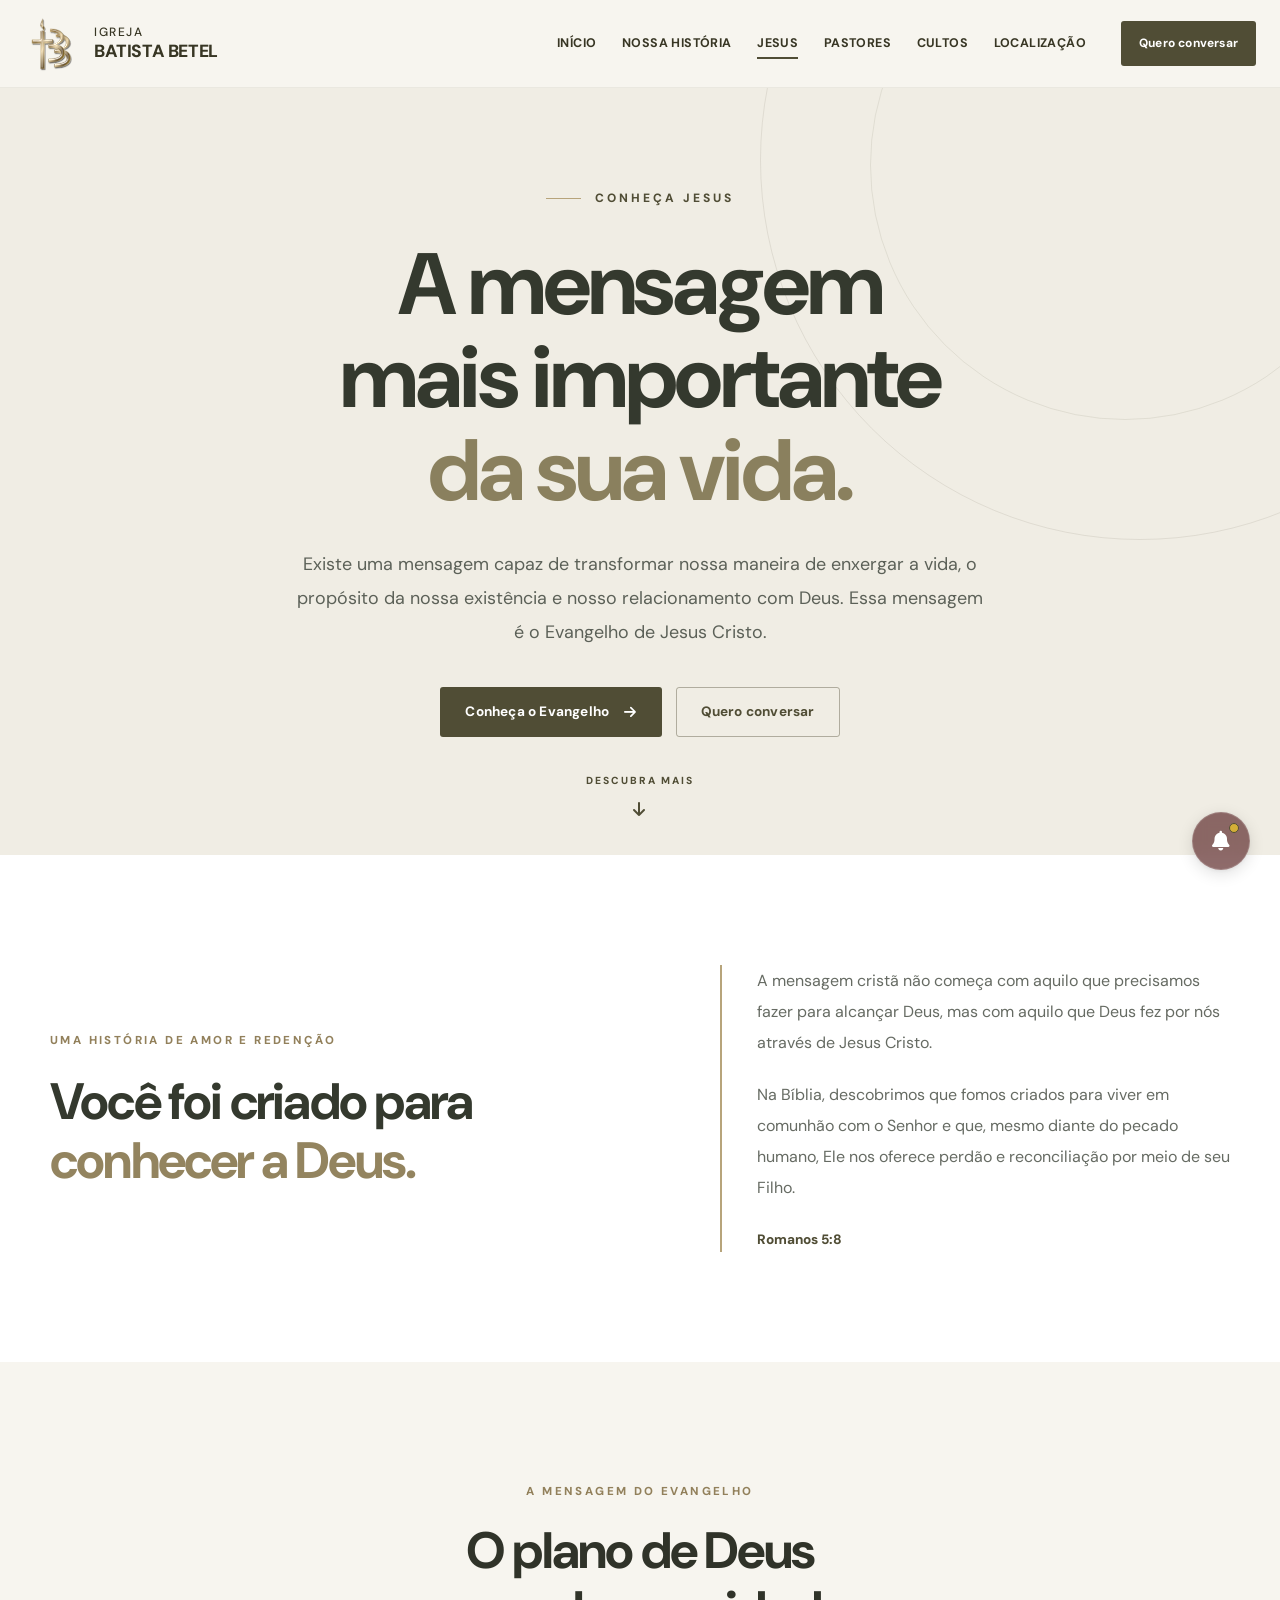
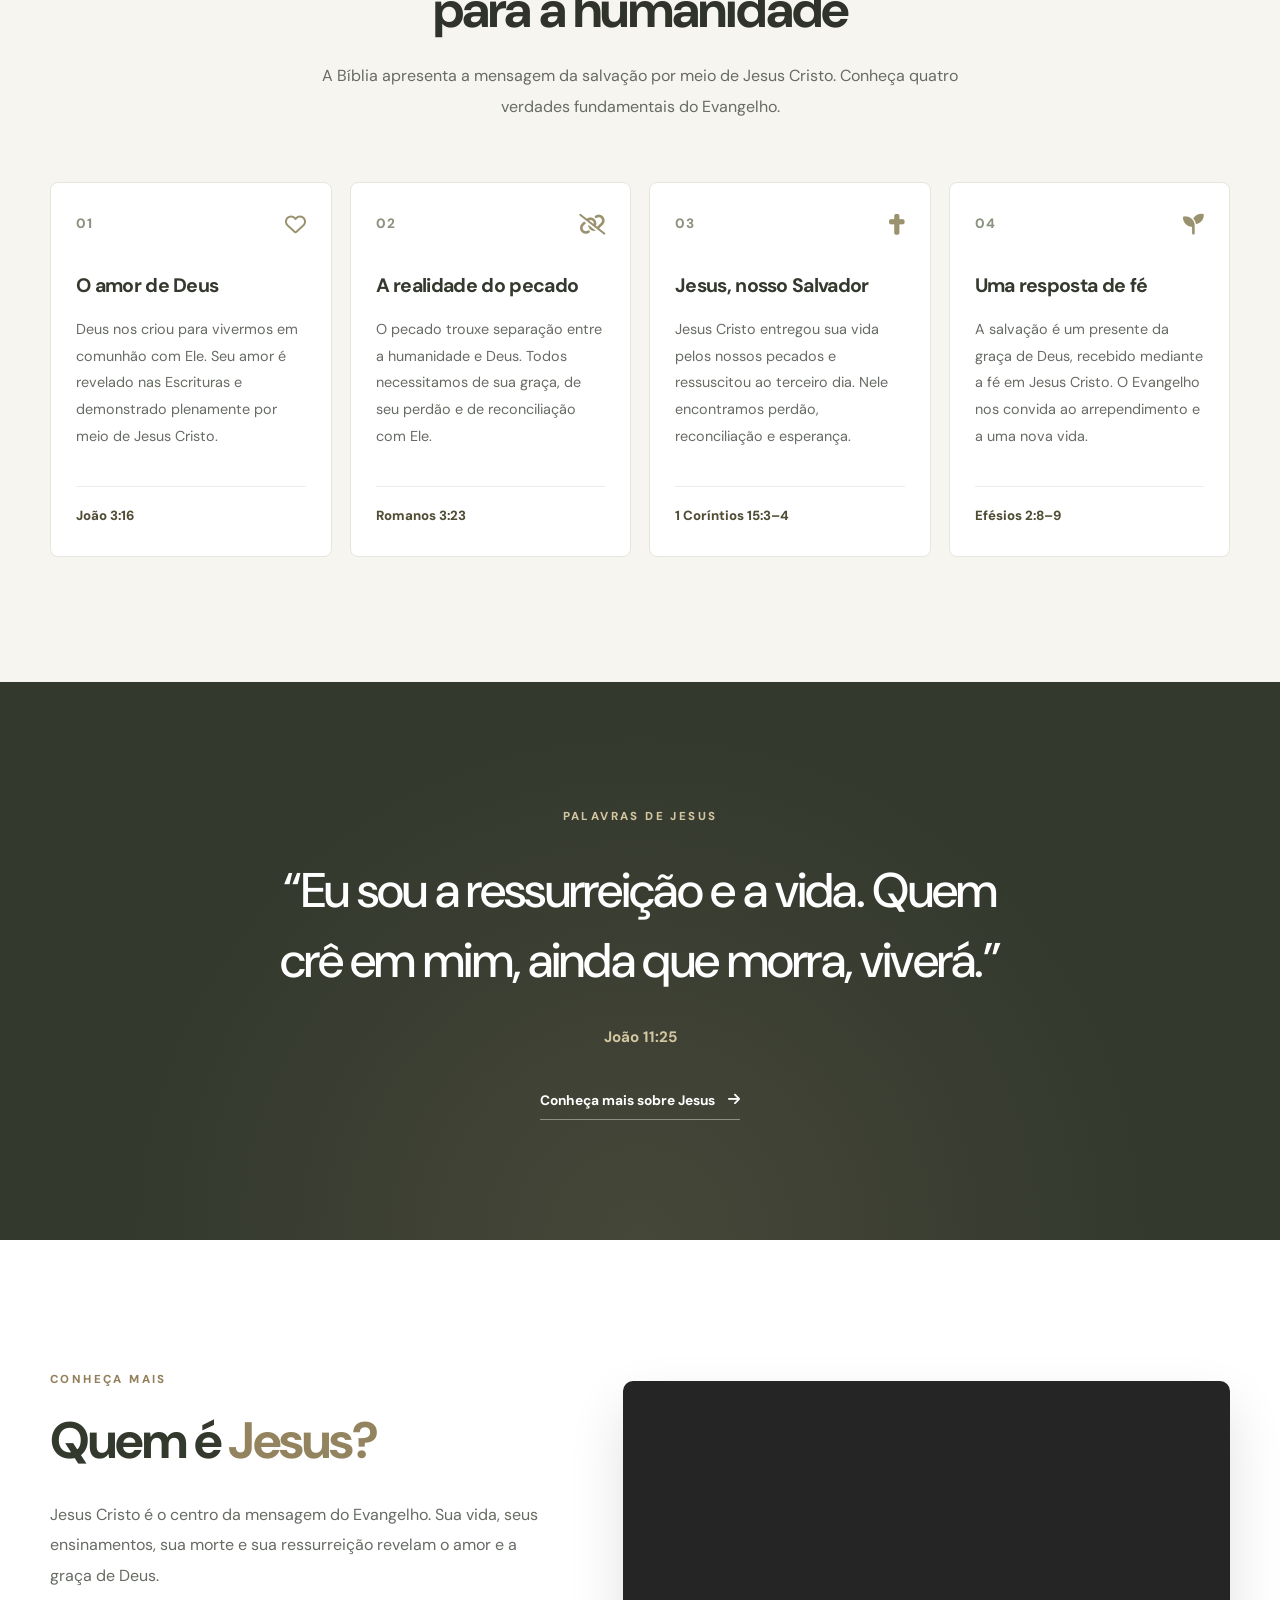
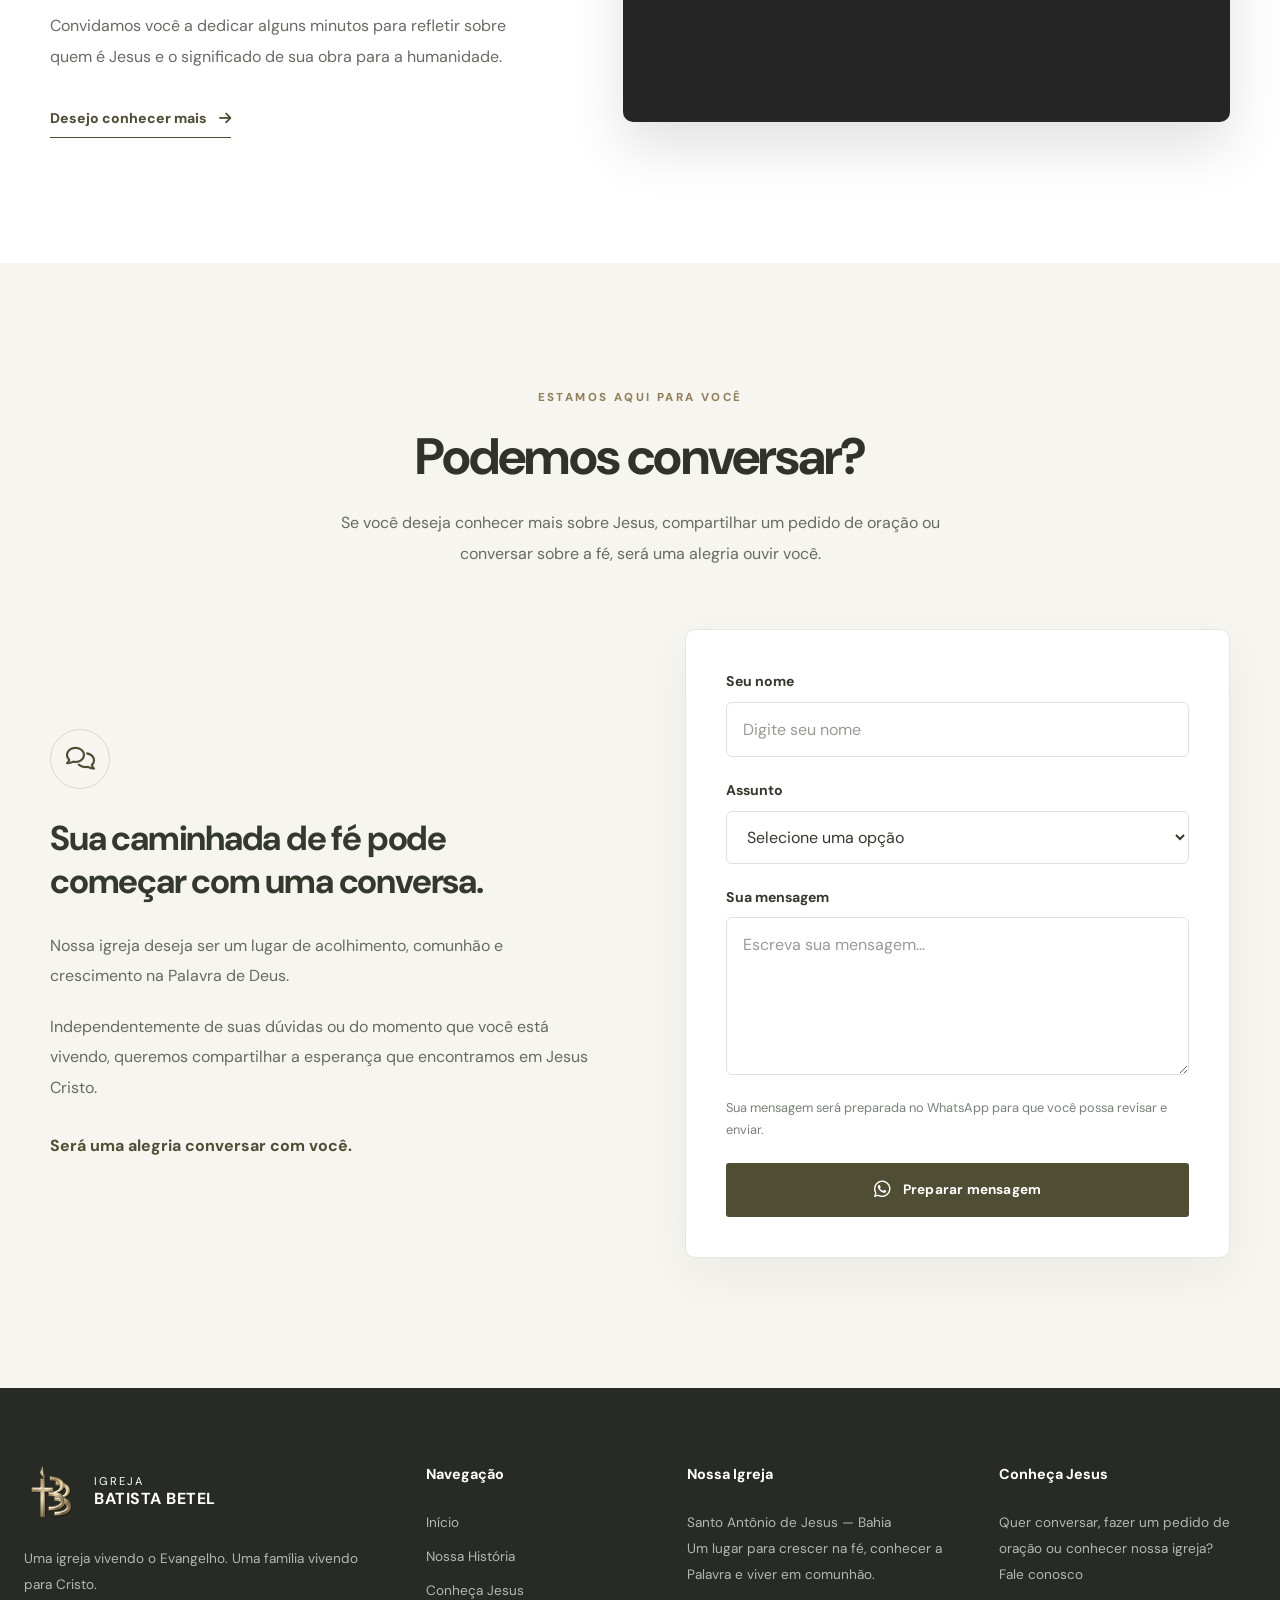
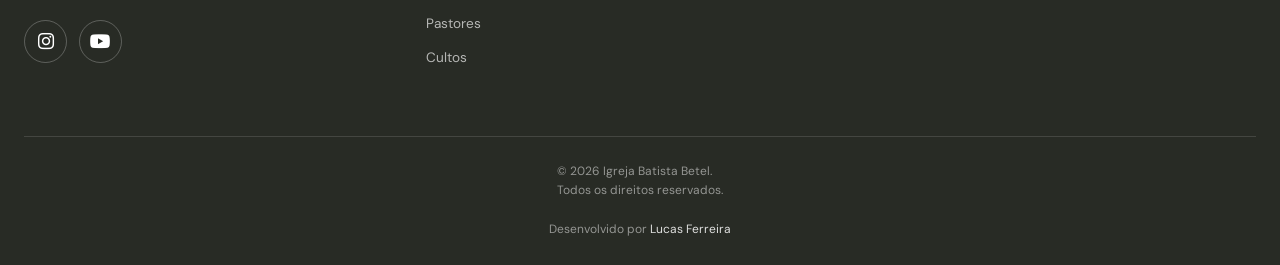
==== commit f289ed82: "Alterado foto da hero, criado as demais paginas e corrigido bugs" ====
--- a/jesus.html
+++ b/jesus.html
@@ -10,41 +10,31 @@
 
     <meta
         name="description"
-        content="Conheça a mensagem do Evangelho, o amor de Deus e a esperança que encontramos em Jesus Cristo. Igreja Batista Betel, Santo Antônio de Jesus - BA."
+        content="Conheça Jesus Cristo, a mensagem do Evangelho e a esperança da salvação. Igreja Batista Betel em Santo Antônio de Jesus, Bahia."
     >
 
     <meta name="theme-color" content="#504d35">
 
-    <!-- FAVICON -->
-    <link
-        rel="icon"
-        href="assets/images/logo_betel.svg"
-        type="image/svg+xml"
-    >
-
-    <!-- FONTE GLOBAL -->
+    <link rel="icon" href="assets/images/logo_betel.svg" type="image/svg+xml">
+
     <link rel="preconnect" href="https://fonts.googleapis.com">
     <link rel="preconnect" href="https://fonts.gstatic.com" crossorigin>
 
     <link
-        href="https://fonts.googleapis.com/css2?family=Open+Sans:wght@300;400;500;600;700;800&display=swap"
+        href="https://fonts.googleapis.com/css2?family=DM+Sans:wght@400;500;600;700;800&display=swap"
         rel="stylesheet"
     >
 
-    <!-- FONT AWESOME -->
     <link
         rel="stylesheet"
         href="https://cdnjs.cloudflare.com/ajax/libs/font-awesome/6.7.2/css/all.min.css"
     >
 
-    <!-- CSS -->
     <link rel="stylesheet" href="assets/css/global.css">
     <link rel="stylesheet" href="assets/css/jesus.css">
 
-    <!-- JAVASCRIPT -->
     <script src="javaScript/global.js" defer></script>
     <script src="javaScript/jesus.js" defer></script>
-
 </head>
 
 <body>
@@ -53,96 +43,65 @@
          HEADER GLOBAL
     =========================================== -->
 
-    <header id="header">
-
-        <div class="container">
+    <header id="header" class="site-header">
+
+        <div class="container header-container">
 
             <a
                 href="index.html#home"
                 class="logo"
                 aria-label="Igreja Batista Betel - Página inicial"
             >
-
-                <div class="logo_img">
-                    <img
-                        src="assets/images/logo_betel.svg"
-                        alt="Logotipo da Igreja Batista Betel"
-                    >
-                </div>
-
-                <div class="logo_nome">
+                <img
+                    src="assets/images/logo_betel.svg"
+                    alt=""
+                    class="logo-img"
+                >
+
+                <div class="logo-texto">
                     <span>Igreja</span>
                     <strong>Batista Betel</strong>
                 </div>
-
             </a>
 
-            <div class="menu">
-
-                <button
-                    id="menu-toggle"
-                    class="menu-toggle"
-                    type="button"
-                    aria-label="Abrir menu"
-                    aria-controls="menu-principal"
-                    aria-expanded="false"
-                >
-                    <i
-                        class="fa-solid fa-bars"
-                        aria-hidden="true"
-                    ></i>
-                </button>
-
-                <nav
-                    id="menu-principal"
-                    class="menu_mobile"
-                    aria-label="Menu principal"
-                >
-
-                    <ul>
-                        <li>
-                            <a href="index.html#home">
-                                Início
-                            </a>
-                        </li>
-
-                        <li>
-                            <a href="index.html#id">
-                                Quem Somos
-                            </a>
-                        </li>
-
-                        <li>
-                            <a href="index.html#pastores">
-                                Pastores
-                            </a>
-                        </li>
-
-                        <li>
-                            <a href="index.html#culto">
-                                Cultos
-                            </a>
-                        </li>
-
-                        <li>
-                            <a href="index.html#loc">
-                                Localização
-                            </a>
-                        </li>
-                    </ul>
-
-                </nav>
-
-            </div>
+            <nav
+                id="menu-principal"
+                class="menu-principal"
+                aria-label="Navegação principal"
+            >
+                <ul class="menu-lista">
+                    <li><a href="index.html#home">Início</a></li>
+                    <li><a href="nossa-historia.html">Nossa História</a></li>
+                    <li><a href="jesus.html" class="active" aria-current="page">Jesus</a></li>
+                    <li><a href="index.html#pastores">Pastores</a></li>
+                    <li><a href="index.html#culto">Cultos</a></li>
+                    <li><a href="index.html#loc">Localização</a></li>
+                </ul>
+
+                <a href="#oracao" class="btn btn-header">
+                    Quero conversar
+                </a>
+            </nav>
+
+            <button
+                id="menu-toggle"
+                class="menu-toggle"
+                type="button"
+                aria-label="Abrir menu"
+                aria-controls="menu-principal"
+                aria-expanded="false"
+            >
+                <span class="menu-icon" aria-hidden="true">
+                    <span class="menu-line"></span>
+                    <span class="menu-line"></span>
+                    <span class="menu-line"></span>
+                </span>
+            </button>
 
         </div>
 
     </header>
 
-
-    <!-- ==========================================
-         CONTEÚDO PRINCIPAL
-    =========================================== -->
 
     <main class="jesus-main">
 
@@ -150,50 +109,38 @@
              01. HERO
         ======================================= -->
 
-        <section
-            class="jesus-hero"
-            id="inicio"
-            aria-labelledby="jesus-titulo"
-        >
+        <section class="jesus-hero" id="inicio" aria-labelledby="jesus-titulo">
 
             <div class="jesus-container">
 
                 <div class="jesus-hero-content">
 
-                    <div class="section_title">
-
-                        <div class="section_indi_title">
-                            <span>Conheça a Jesus</span>
-                        </div>
-
-                        <h1 id="jesus-titulo">
-                            A mensagem mais importante
-                            da sua vida
-                        </h1>
-
-                    </div>
-
-                    <p class="jesus-hero-description">
+                    <span class="jesus-eyebrow">
+                        <span class="jesus-eyebrow-line"></span>
+                        CONHEÇA JESUS
+                    </span>
+
+                    <h1 id="jesus-titulo">
+                        A mensagem mais importante
+                        <em>da sua vida.</em>
+                    </h1>
+
+                    <p>
                         Existe uma mensagem capaz de transformar
-                        a maneira como enxergamos a vida,
-                        o propósito da nossa existência e
-                        o nosso relacionamento com Deus.
-                        Essa mensagem é o Evangelho de Jesus Cristo.
+                        nossa maneira de enxergar a vida, o propósito
+                        da nossa existência e nosso relacionamento
+                        com Deus. Essa mensagem é o Evangelho
+                        de Jesus Cristo.
                     </p>
 
                     <div class="jesus-hero-actions">
 
-                        <a
-                            href="#evangelho"
-                            class="btn btn_primary"
-                        >
+                        <a href="#evangelho" class="btn jesus-btn-primary">
                             Conheça o Evangelho
+                            <i class="fa-solid fa-arrow-right" aria-hidden="true"></i>
                         </a>
 
-                        <a
-                            href="#oracao"
-                            class="btn btn_secondary"
-                        >
+                        <a href="#oracao" class="btn jesus-btn-outline">
                             Quero conversar
                         </a>
 
@@ -201,164 +148,159 @@
 
                 </div>
 
+                <a href="#jesus-introducao" class="jesus-scroll-hint" aria-label="Rolar para conhecer o Evangelho">
+                    <span>DESCUBRA MAIS</span>
+                    <i class="fa-solid fa-arrow-down" aria-hidden="true"></i>
+                </a>
+
             </div>
 
         </section>
 
 
         <!-- ======================================
-             02. MENSAGEM DO EVANGELHO
+             02. INTRODUÇÃO
         ======================================= -->
 
-        <section
-            class="section jesus-evangelho"
-            id="evangelho"
-            aria-labelledby="evangelho-titulo"
-        >
+        <section class="jesus-introducao" id="jesus-introducao">
 
             <div class="jesus-container">
 
-                <div class="section_title">
-
-                    <div class="section_indi_title">
-                        <span>A mensagem do Evangelho</span>
+                <div class="jesus-introducao-grid">
+
+                    <div class="jesus-introducao-destaque jesus-reveal">
+                        <span class="jesus-kicker">UMA HISTÓRIA DE AMOR E REDENÇÃO</span>
+
+                        <h2>
+                            Você foi criado para
+                            <span>conhecer a Deus.</span>
+                        </h2>
                     </div>
+
+                    <div class="jesus-introducao-texto jesus-reveal">
+
+                        <p>
+                            A mensagem cristã não começa com aquilo
+                            que precisamos fazer para alcançar Deus,
+                            mas com aquilo que Deus fez por nós
+                            através de Jesus Cristo.
+                        </p>
+
+                        <p>
+                            Na Bíblia, descobrimos que fomos criados
+                            para viver em comunhão com o Senhor
+                            e que, mesmo diante do pecado humano,
+                            Ele nos oferece perdão e reconciliação
+                            por meio de seu Filho.
+                        </p>
+
+                        <span class="jesus-referencia">Romanos 5:8</span>
+
+                    </div>
+
+                </div>
+
+            </div>
+
+        </section>
+
+
+        <!-- ======================================
+             03. QUATRO VERDADES DO EVANGELHO
+        ======================================= -->
+
+        <section class="jesus-evangelho" id="evangelho" aria-labelledby="evangelho-titulo">
+
+            <div class="jesus-container">
+
+                <div class="jesus-section-heading jesus-reveal">
+
+                    <span class="jesus-kicker">A MENSAGEM DO EVANGELHO</span>
 
                     <h2 id="evangelho-titulo">
                         O plano de Deus para a humanidade
                     </h2>
 
-                    <p class="jesus-section-description">
-                        A Bíblia apresenta a mensagem da
-                        salvação por meio de Jesus Cristo.
-                        Conheça quatro verdades fundamentais
-                        do Evangelho.
+                    <p>
+                        A Bíblia apresenta a mensagem da salvação
+                        por meio de Jesus Cristo. Conheça quatro
+                        verdades fundamentais do Evangelho.
                     </p>
 
                 </div>
 
-
-                <!-- CARDS -->
-
                 <div class="evangelho-grid">
 
-                    <!-- CARD 01 -->
-
-                    <article class="evangelho-card">
-
-                        <span
-                            class="evangelho-numero"
-                            aria-hidden="true"
-                        >
-                            01
-                        </span>
-
-                        <h3>
-                            O amor de Deus
-                        </h3>
-
-                        <p>
-                            Deus nos criou para vivermos
-                            em comunhão com Ele. Seu amor
-                            é revelado nas Escrituras e
-                            demonstrado plenamente por
-                            meio de Jesus Cristo.
-                        </p>
-
-                        <span class="evangelho-versiculo">
-                            João 3:16
-                        </span>
-
+                    <article class="evangelho-card jesus-reveal">
+                        <div class="evangelho-card-topo">
+                            <span class="evangelho-numero">01</span>
+                            <i class="fa-regular fa-heart" aria-hidden="true"></i>
+                        </div>
+
+                        <h3>O amor de Deus</h3>
+
+                        <p>
+                            Deus nos criou para vivermos em comunhão
+                            com Ele. Seu amor é revelado nas Escrituras
+                            e demonstrado plenamente por meio de
+                            Jesus Cristo.
+                        </p>
+
+                        <span class="evangelho-versiculo">João 3:16</span>
                     </article>
 
-
-                    <!-- CARD 02 -->
-
-                    <article class="evangelho-card">
-
-                        <span
-                            class="evangelho-numero"
-                            aria-hidden="true"
-                        >
-                            02
-                        </span>
-
-                        <h3>
-                            A realidade do pecado
-                        </h3>
-
-                        <p>
-                            O pecado trouxe separação
-                            entre a humanidade e Deus.
-                            Todos necessitamos de sua
-                            graça, de seu perdão e de
+                    <article class="evangelho-card jesus-reveal">
+                        <div class="evangelho-card-topo">
+                            <span class="evangelho-numero">02</span>
+                            <i class="fa-solid fa-link-slash" aria-hidden="true"></i>
+                        </div>
+
+                        <h3>A realidade do pecado</h3>
+
+                        <p>
+                            O pecado trouxe separação entre a
+                            humanidade e Deus. Todos necessitamos
+                            de sua graça, de seu perdão e de
                             reconciliação com Ele.
                         </p>
 
-                        <span class="evangelho-versiculo">
-                            Romanos 3:23
-                        </span>
-
+                        <span class="evangelho-versiculo">Romanos 3:23</span>
                     </article>
 
-
-                    <!-- CARD 03 -->
-
-                    <article class="evangelho-card">
-
-                        <span
-                            class="evangelho-numero"
-                            aria-hidden="true"
-                        >
-                            03
-                        </span>
-
-                        <h3>
-                            Jesus, nosso Salvador
-                        </h3>
-
-                        <p>
-                            Jesus Cristo entregou sua vida
-                            pelos nossos pecados e
-                            ressuscitou ao terceiro dia.
-                            Nele encontramos perdão,
+                    <article class="evangelho-card jesus-reveal">
+                        <div class="evangelho-card-topo">
+                            <span class="evangelho-numero">03</span>
+                            <i class="fa-solid fa-cross" aria-hidden="true"></i>
+                        </div>
+
+                        <h3>Jesus, nosso Salvador</h3>
+
+                        <p>
+                            Jesus Cristo entregou sua vida pelos
+                            nossos pecados e ressuscitou ao terceiro
+                            dia. Nele encontramos perdão,
                             reconciliação e esperança.
                         </p>
 
-                        <span class="evangelho-versiculo">
-                            1 Coríntios 15:3–4
-                        </span>
-
+                        <span class="evangelho-versiculo">1 Coríntios 15:3–4</span>
                     </article>
 
-
-                    <!-- CARD 04 -->
-
-                    <article class="evangelho-card">
-
-                        <span
-                            class="evangelho-numero"
-                            aria-hidden="true"
-                        >
-                            04
-                        </span>
-
-                        <h3>
-                            Uma resposta de fé
-                        </h3>
-
-                        <p>
-                            A salvação é um presente
-                            da graça de Deus, recebido
-                            mediante a fé em Jesus Cristo.
-                            O Evangelho nos convida ao
-                            arrependimento e a uma nova vida.
-                        </p>
-
-                        <span class="evangelho-versiculo">
-                            Efésios 2:8–9
-                        </span>
-
+                    <article class="evangelho-card jesus-reveal">
+                        <div class="evangelho-card-topo">
+                            <span class="evangelho-numero">04</span>
+                            <i class="fa-solid fa-seedling" aria-hidden="true"></i>
+                        </div>
+
+                        <h3>Uma resposta de fé</h3>
+
+                        <p>
+                            A salvação é um presente da graça de Deus,
+                            recebido mediante a fé em Jesus Cristo.
+                            O Evangelho nos convida ao arrependimento
+                            e a uma nova vida.
+                        </p>
+
+                        <span class="evangelho-versiculo">Efésios 2:8–9</span>
                     </article>
 
                 </div>
@@ -369,53 +311,78 @@
 
 
         <!-- ======================================
-             04. CONHEÇA MAIS SOBRE JESUS
+             04. VERSÍCULO EM DESTAQUE
         ======================================= -->
 
-        <section
-            class="section jesus-video-section"
-            id="mensagem"
-            aria-labelledby="video-titulo"
-        >
+        <section class="jesus-verse" aria-labelledby="jesus-verse-titulo">
 
             <div class="jesus-container">
 
+                <div class="jesus-verse-content jesus-reveal">
+
+                    <span class="jesus-kicker">PALAVRAS DE JESUS</span>
+
+                    <blockquote>
+                        <p id="jesus-verse-titulo">
+                            “Eu sou a ressurreição e a vida.
+                            Quem crê em mim, ainda que morra,
+                            viverá.”
+                        </p>
+                    </blockquote>
+
+                    <cite>João 11:25</cite>
+
+                    <a href="#mensagem" class="jesus-verse-link">
+                        Conheça mais sobre Jesus
+                        <i class="fa-solid fa-arrow-right" aria-hidden="true"></i>
+                    </a>
+
+                </div>
+
+            </div>
+
+        </section>
+
+
+        <!-- ======================================
+             05. QUEM É JESUS?
+        ======================================= -->
+
+        <section class="jesus-video-section" id="mensagem" aria-labelledby="video-titulo">
+
+            <div class="jesus-container">
+
                 <div class="jesus-video-layout">
 
-                    <div class="jesus-video-content">
-
-                        <div class="section_title">
-
-                            <div class="section_indi_title">
-                                <span>Conheça mais</span>
-                            </div>
-
-                            <h2 id="video-titulo">
-                                Quem é Jesus?
-                            </h2>
-
-                        </div>
-
-                        <p>
-                            Jesus Cristo é o centro da
-                            mensagem do Evangelho.
-                            Sua vida, seus ensinamentos,
-                            sua morte e sua ressurreição
-                            revelam o amor e a graça de Deus.
-                        </p>
-
-                        <p>
-                            Convidamos você a dedicar
-                            alguns minutos para refletir
-                            sobre quem é Jesus e o
-                            significado de sua obra
-                            para a humanidade.
-                        </p>
+                    <div class="jesus-video-content jesus-reveal">
+
+                        <span class="jesus-kicker">CONHEÇA MAIS</span>
+
+                        <h2 id="video-titulo">
+                            Quem é <em>Jesus?</em>
+                        </h2>
+
+                        <p>
+                            Jesus Cristo é o centro da mensagem
+                            do Evangelho. Sua vida, seus ensinamentos,
+                            sua morte e sua ressurreição revelam
+                            o amor e a graça de Deus.
+                        </p>
+
+                        <p>
+                            Convidamos você a dedicar alguns minutos
+                            para refletir sobre quem é Jesus e o
+                            significado de sua obra para a humanidade.
+                        </p>
+
+                        <a href="#oracao" class="jesus-text-link">
+                            Desejo conhecer mais
+                            <i class="fa-solid fa-arrow-right" aria-hidden="true"></i>
+                        </a>
 
                     </div>
 
-
-                    <div class="jesus-video-wrapper">
+                    <div class="jesus-video-wrapper jesus-reveal">
 
                         <iframe
                             src="https://www.youtube-nocookie.com/embed/5mwhUZfCTLE"
@@ -436,82 +403,67 @@
 
 
         <!-- ======================================
-             05. CONVERSA E ORAÇÃO
+             06. CONVERSA E ORAÇÃO
         ======================================= -->
 
-        <section
-            class="section jesus-contato"
-            id="oracao"
-            aria-labelledby="contato-titulo"
-        >
+        <section class="jesus-contato" id="oracao" aria-labelledby="contato-titulo">
 
             <div class="jesus-container">
 
-                <div class="section_title">
-
-                    <div class="section_indi_title">
-                        <span>Estamos aqui para você</span>
-                    </div>
+                <div class="jesus-section-heading jesus-reveal">
+
+                    <span class="jesus-kicker">ESTAMOS AQUI PARA VOCÊ</span>
 
                     <h2 id="contato-titulo">
                         Podemos conversar?
                     </h2>
 
-                    <p class="jesus-section-description">
-                        Se você deseja conhecer mais sobre
-                        Jesus, compartilhar um pedido de
-                        oração ou conversar sobre a fé,
-                        será uma alegria ouvir você.
+                    <p>
+                        Se você deseja conhecer mais sobre Jesus,
+                        compartilhar um pedido de oração ou conversar
+                        sobre a fé, será uma alegria ouvir você.
                     </p>
 
                 </div>
 
-
                 <div class="jesus-contato-layout">
 
-                    <!-- TEXTO -->
-
-                    <div class="jesus-contato-texto">
+                    <div class="jesus-contato-texto jesus-reveal">
+
+                        <span class="jesus-contato-icon">
+                            <i class="fa-regular fa-comments" aria-hidden="true"></i>
+                        </span>
 
                         <h3>
-                            Sua caminhada de fé pode
-                            começar com uma conversa.
+                            Sua caminhada de fé pode começar
+                            com uma conversa.
                         </h3>
 
                         <p>
-                            Nossa igreja deseja ser
-                            um lugar de acolhimento,
-                            comunhão e crescimento
+                            Nossa igreja deseja ser um lugar
+                            de acolhimento, comunhão e crescimento
                             na Palavra de Deus.
                         </p>
 
                         <p>
-                            Independentemente de suas
-                            dúvidas ou do momento que
-                            você está vivendo, queremos
-                            compartilhar com você a
-                            esperança que encontramos
-                            em Jesus Cristo.
-                        </p>
-
-                        <p class="jesus-contato-destaque">
+                            Independentemente de suas dúvidas
+                            ou do momento que você está vivendo,
+                            queremos compartilhar a esperança
+                            que encontramos em Jesus Cristo.
+                        </p>
+
+                        <strong>
                             Será uma alegria conversar com você.
-                        </p>
+                        </strong>
 
                     </div>
 
-
-                    <!-- FORMULÁRIO -->
-
-                    <div class="jesus-formulario">
+                    <div class="jesus-formulario jesus-reveal">
 
                         <form id="whatsappForm">
 
                             <div class="form-group">
-
-                                <label for="nome">
-                                    Seu nome
-                                </label>
+                                <label for="nome">Seu nome</label>
 
                                 <input
                                     type="text"
@@ -522,27 +474,13 @@
                                     maxlength="100"
                                     required
                                 >
-
                             </div>
 
-
                             <div class="form-group">
-
-                                <label for="assunto">
-                                    Assunto
-                                </label>
-
-                                <select
-                                    id="assunto"
-                                    name="assunto"
-                                    required
-                                >
-
-                                    <option
-                                        value=""
-                                        selected
-                                        disabled
-                                    >
+                                <label for="assunto">Assunto</label>
+
+                                <select id="assunto" name="assunto" required>
+                                    <option value="" selected disabled>
                                         Selecione uma opção
                                     </option>
 
@@ -561,17 +499,11 @@
                                     <option value="Conversar com a liderança">
                                         Conversar com a liderança
                                     </option>
-
                                 </select>
-
                             </div>
 
-
                             <div class="form-group">
-
-                                <label for="mensagem">
-                                    Sua mensagem
-                                </label>
+                                <label for="mensagem">Sua mensagem</label>
 
                                 <textarea
                                     id="mensagem"
@@ -581,31 +513,17 @@
                                     placeholder="Escreva sua mensagem..."
                                     required
                                 ></textarea>
-
                             </div>
 
-
                             <p class="jesus-form-info">
-                                Sua mensagem será preparada
-                                no WhatsApp para que você
-                                possa revisar e enviar.
+                                Sua mensagem será preparada no WhatsApp
+                                para que você possa revisar e enviar.
                             </p>
 
-
-                            <button
-                                type="submit"
-                                class="btn btn_primary jesus-form-btn"
-                            >
-
-                                <i
-                                    class="fa-brands fa-whatsapp"
-                                    aria-hidden="true"
-                                ></i>
-
-                                Enviar mensagem
-
+                            <button type="submit" class="btn jesus-form-btn">
+                                <i class="fa-brands fa-whatsapp" aria-hidden="true"></i>
+                                Preparar mensagem
                             </button>
-
 
                             <p
                                 id="form-feedback"
@@ -631,179 +549,134 @@
          FOOTER GLOBAL
     =========================================== -->
 
-    <footer>
-
-        <div class="container_footer">
-
-            <div class="footer_box">
-
-                <!-- SOBRE -->
-
-                <div class="widget_footer">
-
-                    <h3>
-                        Igreja Batista Betel
-                    </h3>
-
-                    <p>
-                        Uma igreja fundamentada na
-                        Palavra de Deus, dedicada
-                        a viver e compartilhar
-                        o amor de Cristo com
-                        fé e comunhão.
-                    </p>
-
-                </div>
-
-
-                <!-- LINKS -->
-
-                <div class="widget_footer">
-
-                    <h3>
-                        Links Rápidos
-                    </h3>
-
-                    <ul>
-
-                        <li>
-                            <a href="index.html#home">
-                                Início
-                            </a>
-                        </li>
-
-                        <li>
-                            <a href="index.html#id">
-                                Quem Somos
-                            </a>
-                        </li>
-
-                        <li>
-                            <a href="index.html#pastores">
-                                Pastores
-                            </a>
-                        </li>
-
-                        <li>
-                            <a href="index.html#culto">
-                                Cultos
-                            </a>
-                        </li>
-
-                        <li>
-                            <a href="index.html#loc">
-                                Localização
-                            </a>
-                        </li>
-
-                    </ul>
-
-                </div>
-
-
-                <!-- CONTATO -->
-
-                <div class="widget_footer">
-
-                    <h3>
-                        Contato
-                    </h3>
-
-                    <p>
-                        Rua Isaías Alves, 128
-                        — Santo Antônio de Jesus - BA
-                    </p>
-
-                    <p>
-                        (75) 3631-1234
-                    </p>
-
-                    <p>
-                        contato@igrejabatistabetel.org.br
-                    </p>
-
-                </div>
-
-
-                <!-- REDES SOCIAIS -->
-
-                <div class="widget_footer">
-
-                    <h3>
-                        Siga-nos
-                    </h3>
-
-                    <p>
-                        Acompanhe nossas redes sociais
-                        e fique por dentro de tudo
-                        o que acontece na nossa igreja.
-                    </p>
-
-                    
-        <div class="social_icons">
-
-            <a
-                href="https://www.instagram.com/betelsajba/"
-                target="_blank"
-                rel="noopener noreferrer"
-                aria-label="Instagram da Igreja Batista Betel"
-            >
-                <i class="fa-brands fa-instagram" aria-hidden="true"></i>
-            </a>
-
-            <a
-                href="https://www.youtube.com/@igrejabetelsajba7333"
-                target="_blank"
-                rel="noopener noreferrer"
-                aria-label="YouTube da Igreja Batista Betel"
-            >
-                <i class="fa-brands fa-youtube" aria-hidden="true"></i>
-            </a>
+    <footer class="site-footer">
+
+        <div class="container footer-grid">
+
+            <div class="footer-coluna">
+
+                <a href="index.html" class="footer-logo">
+                    <img src="assets/images/logo_betel.svg" alt="">
+
+                    <span>
+                        <small>IGREJA</small>
+                        <strong>BATISTA BETEL</strong>
+                    </span>
+                </a>
+
+                <p>
+                    Uma igreja vivendo o Evangelho.
+                    Uma família vivendo para Cristo.
+                </p>
+
+                <div class="footer-redes">
+
+                    <a
+                        href="https://www.instagram.com/betelsajba/"
+                        target="_blank"
+                        rel="noopener noreferrer"
+                        aria-label="Instagram"
+                    >
+                        <i class="fa-brands fa-instagram" aria-hidden="true"></i>
+                    </a>
+
+                    <a
+                        href="https://www.youtube.com/@igrejabetelsajba7333"
+                        target="_blank"
+                        rel="noopener noreferrer"
+                        aria-label="YouTube"
+                    >
+                        <i class="fa-brands fa-youtube" aria-hidden="true"></i>
+                    </a>
+
+                </div>
+
+            </div>
+
+            <div class="footer-coluna">
+
+                <h3>Navegação</h3>
+
+                <ul>
+                    <li><a href="index.html#home">Início</a></li>
+                    <li><a href="nossa-historia.html">Nossa História</a></li>
+                    <li><a href="jesus.html">Conheça Jesus</a></li>
+                    <li><a href="index.html#pastores">Pastores</a></li>
+                    <li><a href="index.html#culto">Cultos</a></li>
+                </ul>
+
+            </div>
+
+            <div class="footer-coluna">
+
+                <h3>Nossa Igreja</h3>
+
+                <p>
+                    Santo Antônio de Jesus — Bahia
+                </p>
+
+                <p>
+                    Um lugar para crescer na fé,
+                    conhecer a Palavra e viver em comunhão.
+                </p>
+
+            </div>
+
+            <div class="footer-coluna">
+
+                <h3>Conheça Jesus</h3>
+
+                <p>
+                    Quer conversar, fazer um pedido de oração
+                    ou conhecer nossa igreja?
+                </p>
+
+                <p>
+                    <a href="#oracao">Fale conosco</a>
+                </p>
+
+            </div>
 
         </div>
 
-
-                </div>
-
-            </div>
-
-
-            <div class="footer_fim">
-
-                <span>
-                    © 2026 Igreja Batista Betel.
-                    Todos os direitos reservados.
-                </span>
-
-                <span>
-                    Feito com amor para a Glória de Deus.
-                </span>
-
-            </div>
-
+        <div class="container footer-inferior">
+            <p>
+                © <span id="ano-atual">2026</span> Igreja Batista Betel.<br>
+                Todos os direitos reservados.
+            </p>
+
+            <span>
+                Desenvolvido por
+                <a
+                    href="https://www.instagram.com/"
+                    target="_blank"
+                    rel="noopener noreferrer"
+                >Lucas Ferreira</a>
+            </span>
         </div>
 
     </footer>
 
 
-    
-        <!-- BOTÃO FLUTUANTE DE AVISOS -->
-
-        <button
-    id="btn-avisos"
-    type="button"
-    aria-label="Abrir avisos e informes"
-    aria-controls="modal-avisos"
-    aria-expanded="false">
-
-    <i class="fa-solid fa-bell" aria-hidden="true"></i>
-    <span class="aviso-notificacao" aria-hidden="true"></span>
-        </button>
-
-
-
     <!-- ==========================================
-         MODAL DE AVISOS GLOBAL
+         BOTÃO FLUTUANTE DE AVISOS
+    =========================================== -->
+
+    <button
+        id="btn-avisos"
+        class="btn-flutuante"
+        type="button"
+        aria-label="Abrir avisos e informes"
+        aria-controls="modal-avisos"
+        aria-expanded="false"
+    >
+        <i class="fa-solid fa-bell" aria-hidden="true"></i>
+        <span class="aviso-notificacao" aria-hidden="true"></span>
+    </button>
+
+
+    <!-- ==========================================
+         MODAL GLOBAL DE AVISOS
     =========================================== -->
 
     <div
@@ -813,21 +686,15 @@
         aria-modal="true"
         aria-hidden="true"
         aria-labelledby="modal-titulo"
+        tabindex="-1"
         inert
     >
 
         <div class="modal-container">
 
-            <!-- CABEÇALHO -->
-
             <div class="modal-header">
 
-                <h2
-                    id="modal-titulo"
-                    class="modal-title"
-                >
-                    Avisos & Informes
-                </h2>
+                <h2 id="modal-titulo">Avisos & Informes</h2>
 
                 <button
                     id="btn-fechar-modal"
@@ -835,80 +702,41 @@
                     type="button"
                     aria-label="Fechar avisos"
                 >
-
-                    <i
-                        class="fa-solid fa-xmark"
-                        aria-hidden="true"
-                    ></i>
-
+                    <i class="fa-solid fa-xmark" aria-hidden="true"></i>
                 </button>
 
             </div>
 
-
-            <!-- CONTEÚDO -->
-
             <div class="modal-body">
 
                 <article class="aviso-card">
-
-                    <span class="aviso-tag">
-                        Destaque
-                    </span>
-
-                    <h3 class="aviso-titulo">
-                        Culto Especial de Jovens
-                    </h3>
-
-                    <p class="aviso-texto">
+                    <span class="aviso-tag">Destaque</span>
+
+                    <h3>Culto Especial de Jovens</h3>
+
+                    <p>
                         Neste sábado, às 19h30.
                         Contamos com a sua presença!
                     </p>
-
-                    <span class="aviso-data">
-                        Sábado • 19:30
-                    </span>
-
                 </article>
 
-
                 <article class="aviso-card">
-
-                    <span class="aviso-tag tag-secundaria">
-                        Programação
-                    </span>
-
-                    <h3 class="aviso-titulo">
-                        Culto de Celebração
-                    </h3>
-
-                    <p class="aviso-texto">
+                    <span class="aviso-tag">Programação</span>
+
+                    <h3>Culto de Celebração</h3>
+
+                    <p>
                         Neste domingo, às 18h.
-                        Venha cultuar conosco
-                        e traga sua família!
+                        Venha cultuar conosco e traga sua família!
                     </p>
-
-                    <span class="aviso-data">
-                        Domingo • 18:00
-                    </span>
-
                 </article>
 
             </div>
 
-
-            <!-- RODAPÉ DO MODAL -->
-
             <div class="modal-footer">
-
-                <button
-                    id="btn-entendi"
-                    class="btn-secundario"
-                    type="button"
-                >
+                <button id="btn-entendi" class="btn btn-modal" type="button">
                     Entendido
                 </button>
-
             </div>
 
         </div>
--- a/assets/css/global.css
+++ b/assets/css/global.css
@@ -1,70 +1,39 @@
 
-/* =========================================================
+/* ==========================================================
    IGREJA BATISTA BETEL
-   GLOBAL.CSS — ESTILOS COMPARTILHADOS
-========================================================= */
-
-
-/* =========================================================
-   01. VARIÁVEIS GLOBAIS
-========================================================= */
+   GLOBAL.CSS — IDENTIDADE INSTITUCIONAL
+========================================================== */
+
+
+/* ==========================================================
+   01. VARIÁVEIS
+========================================================== */
 
 :root {
-    /* Cores principais */
     --color-primary: #504d35;
-    --color-primary-light: #837a5b;
     --color-primary-dark: #383624;
-
-    /* Cores secundárias */
-    --color-secondary: #552e2e;
-    --color-accent: #d4af37;
-
-    /* Fundos */
+    --color-accent: #b7a47b;
+
     --bg-primary: #ffffff;
-    --bg-secondary: #ede8d088;
-    --bg-tertiary: rgba(237, 232, 208, 0.33);
-
-    /* Textos */
-    --text-primary: #552e2e;
-    --text-secondary: #59655e;
-    --text-heading: #423c18;
-    --text-light: #f3f0e2;
-
-    /* Tipografia */
-    --font-primary: "Open Sans", sans-serif;
-
-    --font-xs: 0.75rem;
-    --font-sm: 0.875rem;
-    --font-md: 1rem;
-    --font-lg: 1.25rem;
-    --font-xl: 1.5rem;
-
-    /* Layout */
-    --container-width: 1200px;
-    --container-padding: 24px;
-    --header-height: 90px;
-
-    /* Bordas */
-    --radius-sm: 5px;
-    --radius-md: 10px;
-    --radius-lg: 16px;
-    --radius-full: 999px;
-
-    /* Sombras */
-    --shadow-sm: 0 4px 12px rgba(0, 0, 0, 0.08);
-    --shadow-md: 0 12px 30px rgba(0, 0, 0, 0.12);
-    --shadow-lg: 0 20px 45px rgba(0, 0, 0, 0.18);
-
-    /* Transições */
-    --transition-fast: 0.2s ease;
-    --transition-normal: 0.3s ease;
-    --transition-slow: 0.5s ease;
-}
-
-
-/* =========================================================
-   02. RESET CSS
-========================================================= */
+    --bg-secondary: #f7f5ef;
+    --bg-dark: #282b25;
+
+    --text-primary: #303329;
+    --text-secondary: #666b63;
+    --text-light: #ffffff;
+
+    --font-primary: "DM Sans", sans-serif;
+
+    --container-width: 1240px;
+    --header-height: 88px;
+
+    --transition: 0.3s ease;
+}
+
+
+/* ==========================================================
+   02. RESET E CONFIGURAÇÕES GERAIS
+========================================================== */
 
 *,
 *::before,
@@ -81,39 +50,21 @@
 
 body {
     min-width: 320px;
-    min-height: 100vh;
     font-family: var(--font-primary);
-    font-size: var(--font-md);
+    color: var(--text-primary);
+    background: var(--bg-primary);
     line-height: 1.6;
-    color: var(--text-secondary);
-    background-color: var(--bg-primary);
     -webkit-font-smoothing: antialiased;
 }
 
-body.menu-open,
-body.modal-open {
+body.modal-open,
+body.menu-open {
     overflow: hidden;
-}
-
-img,
-svg,
-video {
-    max-width: 100%;
 }
 
 img {
     display: block;
-}
-
-button,
-input,
-textarea,
-select {
-    font: inherit;
-}
-
-button {
-    cursor: pointer;
+    max-width: 100%;
 }
 
 a {
@@ -121,14 +72,18 @@
     text-decoration: none;
 }
 
-ul,
-ol {
+ul {
     list-style: none;
 }
 
 button,
-a {
-    -webkit-tap-highlight-color: transparent;
+input,
+textarea {
+    font: inherit;
+}
+
+button {
+    cursor: pointer;
 }
 
 :focus-visible {
@@ -136,836 +91,978 @@
     outline-offset: 4px;
 }
 
-
-/* =========================================================
-   BOTÃO FLUTUANTE — COMPARTILHADO EM TODAS AS PÁGINAS
-   Mantém a animação original da Home.
-========================================================= */
-
-@keyframes flutuar {
-    0%, 100% {
-        transform: translateY(0);
-        box-shadow: 0 5px 15px rgba(0, 0, 0, 0.3);
-    }
-    50% {
-        transform: translateY(-10px);
-        box-shadow: 0 20px 25px rgba(0, 0, 0, 0.15);
-    }
-}
-
-#btn-avisos,
-.btn-flutuante {
-    position: fixed;
-    right: 24px;
-    bottom: 24px;
-    z-index: 9998;
-    display: flex;
-    align-items: center;
-    justify-content: center;
-    width: 56px;
-    height: 56px;
-    padding: 0;
-    border: 0;
-    border-radius: 50%;
-    background-color: rgba(92, 29, 36, 0.85);
-    color: #fff;
-    font-size: 22px;
-    cursor: pointer;
-    -webkit-backdrop-filter: blur(5px);
-    backdrop-filter: blur(5px);
-    animation: flutuar 3s ease-in-out infinite;
-    transition: background-color var(--transition-normal);
-}
-
-#btn-avisos:hover,
-.btn-flutuante:hover {
-    animation-play-state: paused;
-    background-color: #4a171d;
-}
-
-#btn-avisos .svg-icone,
-.btn-flutuante .svg-icone {
-    display: block;
-    width: 28px;
-    height: 28px;
-}
-
-#btn-avisos .aviso-notificacao,
-.btn-flutuante .aviso-notificacao {
-    position: absolute;
-    top: 8px;
-    right: 9px;
-    width: 10px;
-    height: 10px;
-    border: 2px solid rgba(92, 29, 36, 0.85);
-    border-radius: 50%;
-    background-color: var(--color-accent);
-}
-
-@media (max-width: 600px) {
-    #btn-avisos,
-    .btn-flutuante {
-        right: 18px;
-        bottom: 18px;
-        width: 52px;
-        height: 52px;
-    }
-}
-
-/* =========================================================
-   03. CONTAINERS
-========================================================= */
-
 .container {
-    width: min(
-        calc(100% - var(--container-padding) * 2),
-        var(--container-width)
-    );
+    width: min(calc(100% - 48px), var(--container-width));
     margin-inline: auto;
 }
 
-.section {
-    width: 100%;
-    min-height: 100vh;
-    min-height: 100svh;
-
-    display: flex;
-    flex-direction: column;
-    justify-content: center;
-    align-items: center;
-
-    padding: 90px 0;
-}
-
-.section_box {
-    width: min(
-        calc(100% - var(--container-padding) * 2),
-        var(--container-width)
-    );
-
-    display: flex;
-    flex-direction: column;
-    align-items: center;
-    justify-content: center;
-
-    gap: 40px;
-    margin-inline: auto;
-}
-
-.section_box_indi {
-    width: 100%;
-    display: flex;
-    justify-content: center;
-    align-items: center;
-}
-
-
-/* =========================================================
-   04. TÍTULOS E TEXTOS COMPARTILHADOS
-========================================================= */
-
-.section_title {
-    width: 100%;
-    text-align: center;
-    color: var(--text-heading);
-    text-transform: uppercase;
-}
-
-.section_title h1,
-.section_title h2 {
-    font-size: clamp(1.8rem, 3.5vw, 2.8rem);
-    font-weight: 700;
-    line-height: 1.2;
-    letter-spacing: -0.02em;
-}
-
-.section_indi_title {
-    margin-bottom: 10px;
-    color: #74442e;
-    font-size: clamp(0.85rem, 1.5vw, 1.15rem);
-    font-weight: 500;
-    letter-spacing: 1.5px;
-    text-transform: uppercase;
-}
-
-.section_description {
-    width: 100%;
-    max-width: 800px;
-
-    font-size: clamp(1rem, 1.6vw, 1.4rem);
-    font-weight: 300;
-    line-height: 1.8;
-
-    text-align: center;
-    color: var(--text-secondary);
-}
-
-.section_description p + p {
-    margin-top: 18px;
-}
-
-
-/* =========================================================
-   05. BOTÕES GLOBAIS
-========================================================= */
-
-.section_btn {
-    display: flex;
-    align-items: center;
-    justify-content: center;
-    flex-wrap: wrap;
-
-    width: 100%;
-    gap: 20px;
-}
+
+/* ==========================================================
+   03. BOTÕES E ELEMENTOS GLOBAIS
+========================================================== */
 
 .btn {
     display: inline-flex;
     align-items: center;
     justify-content: center;
-    gap: 10px;
+    gap: 12px;
 
     min-height: 50px;
-    min-width: 200px;
-    max-width: 100%;
-
-    padding: 12px 24px;
+    padding: 13px 24px;
 
     border: 1px solid transparent;
-    border-radius: var(--radius-sm);
-
-    font-size: 0.95rem;
-    font-weight: 600;
-    line-height: 1.4;
+    border-radius: 3px;
+
+    font-size: 0.85rem;
+    font-weight: 700;
+    letter-spacing: 0.2px;
     text-align: center;
 
     transition:
-        transform var(--transition-normal),
-        background-color var(--transition-normal),
-        box-shadow var(--transition-normal);
-}
-
-.btn_primary {
+        background-color var(--transition),
+        color var(--transition),
+        border-color var(--transition),
+        transform var(--transition);
+}
+
+.btn:hover {
+    transform: translateY(-2px);
+}
+
+.btn-claro {
+    color: #292c25;
+    background: #f4f0e4;
+}
+
+.btn-claro:hover {
+    background: #ffffff;
+}
+
+.btn-contorno {
     color: #ffffff;
-    background: linear-gradient(
-        90deg,
-        #6e6948,
-        #837a5b,
-        #85805e
-    );
-}
-
-.btn_primary:hover {
-    transform: translateY(-3px);
-    box-shadow: 0 10px 20px rgba(80, 77, 53, 0.25);
-}
-
-.btn_secondary {
-    color: #2b281a;
-    border-color: rgba(58, 56, 38, 0.18);
-
-    background: linear-gradient(
-        90deg,
-        #5f5c5c1e,
-        #eba5a518,
-        #94777713
-    );
-}
-
-.btn_secondary:hover {
-    transform: translateY(-3px);
-    box-shadow: 0 10px 20px rgba(73, 30, 30, 0.15);
-}
-
-
-/* =========================================================
-   06. HEADER
-========================================================= */
-
-header {
+    border-color: rgba(255, 255, 255, 0.65);
+    background: transparent;
+}
+
+.btn-contorno:hover {
+    color: #292c25;
+    background: #ffffff;
+}
+
+.section-etiqueta {
+    display: block;
+    margin-bottom: 18px;
+
+    color: #8d805d;
+    font-size: 0.72rem;
+    font-weight: 800;
+    letter-spacing: 2.5px;
+    text-transform: uppercase;
+}
+
+
+/* ==========================================================
+   04. HEADER E NAVEGAÇÃO
+========================================================== */
+
+.site-header {
     position: fixed;
     top: 0;
     left: 0;
-    z-index: 1000;
+    right: 0;
+
+    z-index: 5000;
 
     width: 100%;
     height: var(--header-height);
 
-    display: flex;
-    align-items: center;
-
-    background-color: transparent;
+    background: rgb(247, 245, 239);
+    border-bottom: 1px solid rgba(80, 77, 53, 0.08);
+
+    isolation: isolate;
 
     transition:
-        background-color var(--transition-slow),
-        box-shadow var(--transition-slow),
-        backdrop-filter var(--transition-slow);
-}
-
-header.scrolled,
-header.menu-active {
-    background-color: rgba(240, 232, 223, 0.61);
-
-    backdrop-filter: blur(10px);
-    -webkit-backdrop-filter: blur(20px);
-
-    box-shadow: 0 2px 12px rgba(0, 0, 0, 0.08);
-}
-
-header .container {
-    display: flex;
+        box-shadow var(--transition),
+        background-color var(--transition);
+}
+
+.site-header.scrolled {
+    box-shadow: 0 6px 24px rgba(0, 0, 0, 0.075);
+}
+
+.header-container {
+    display: flex;
+    align-items: center;
     justify-content: space-between;
-    align-items: center;
 
     height: 100%;
-}
-
-
-/* =========================================================
-   07. LOGO
-========================================================= */
+    gap: 24px;
+}
+
+
+/* Logo */
 
 .logo {
     display: inline-flex;
     align-items: center;
-    gap: 10px;
-
+    gap: 12px;
     flex-shrink: 0;
 }
 
-.logo_img {
-    width: 70px;
-    height: 70px;
-}
-
-.logo_img img {
-    width: 100%;
-    height: 100%;
+.logo-img {
+    width: 58px;
+    height: 58px;
     object-fit: contain;
 }
 
-.logo_nome {
+.logo-texto {
     display: flex;
     flex-direction: column;
-    justify-content: center;
 
     line-height: 1.25;
     text-transform: uppercase;
-    color: var(--text-primary);
-}
-
-.logo_nome span {
-    font-size: 0.9rem;
-    font-weight: 400;
-}
-
-.logo_nome strong {
-    font-size: clamp(1.1rem, 1.7vw, 1.5rem);
+    color: var(--color-primary-dark);
+}
+
+.logo-texto span {
+    font-size: 0.75rem;
+    font-weight: 500;
+    letter-spacing: 1.5px;
+}
+
+.logo-texto strong {
+    font-size: 1.1rem;
+    font-weight: 800;
+    letter-spacing: -0.4px;
+}
+
+
+/* Navegação desktop */
+
+.menu-principal {
+    display: flex;
+    align-items: center;
+    gap: 35px;
+}
+
+.menu-lista {
+    display: flex;
+    align-items: center;
+    gap: clamp(14px, 2vw, 28px);
+}
+
+.menu-lista a {
+    position: relative;
+    display: inline-block;
+
+    padding: 10px 0;
+
+    font-size: 0.78rem;
     font-weight: 700;
-}
-
-
-/* =========================================================
-   08. MENU DESKTOP
-========================================================= */
-
-.menu {
-    display: flex;
-    align-items: center;
-}
-
-.menu_mobile ul {
-    display: flex;
-    align-items: center;
-    justify-content: flex-end;
-    gap: clamp(15px, 2vw, 30px);
-}
-
-.menu_mobile li {
-    display: flex;
-}
-
-.menu_mobile a {
-    position: relative;
-
-    display: inline-block;
-    padding: 8px 0;
-
-    font-size: 0.9rem;
-    font-weight: 500;
     text-transform: uppercase;
-
-    color: var(--text-secondary);
-
-    transition: color var(--transition-normal);
-}
-
-.menu_mobile a::after {
+    letter-spacing: 0.4px;
+
+    color: var(--color-primary-dark);
+
+    transition: color var(--transition);
+}
+
+.menu-lista a::after {
     content: "";
 
     position: absolute;
-    bottom: 2px;
     left: 0;
+    bottom: 4px;
 
     width: 100%;
     height: 2px;
 
-    border-radius: 10px;
-    background-color: var(--color-primary);
+    background: var(--color-primary);
 
     transform: scaleX(0);
-    transform-origin: center;
-
-    transition: transform var(--transition-normal);
-}
-
-.menu_mobile a:hover,
-.menu_mobile a.active {
-    color: var(--color-primary-dark);
-}
-
-.menu_mobile a:hover::after,
-.menu_mobile a.active::after {
+    transform-origin: left;
+
+    transition: transform var(--transition);
+}
+
+.menu-lista a:hover::after,
+.menu-lista a.active::after {
     transform: scaleX(1);
 }
 
 
-/* =========================================================
-   09. MENU MOBILE
-========================================================= */
+/* Botão do header */
+
+.btn-header {
+    min-height: 44px;
+    padding: 12px 17px;
+
+    background: var(--color-primary);
+    color: #ffffff;
+
+    font-size: 0.75rem;
+    white-space: nowrap;
+}
+
+.btn-header:hover {
+    background: var(--color-primary-dark);
+}
+
+
+/* ==========================================================
+   05. MENU MOBILE — BOTÃO HAMBÚRGUER ANIMADO
+========================================================== */
 
 .menu-toggle {
+    position: relative;
+    z-index: 10;
+
     display: none;
-
     align-items: center;
     justify-content: center;
 
-    width: 44px;
-    height: 44px;
+    width: 48px;
+    height: 48px;
+    flex-shrink: 0;
+
+    padding: 0;
 
     border: none;
     background: transparent;
-
-    color: var(--color-primary);
-    font-size: 1.5rem;
+    color: var(--color-primary-dark);
 
     cursor: pointer;
-    z-index: 1002;
-}
-
-.menu-toggle i {
+    touch-action: manipulation;
+    -webkit-tap-highlight-color: transparent;
+}
+
+/* Ícone */
+
+.menu-icon {
+    position: relative;
+    display: block;
+
+    width: 28px;
+    height: 24px;
+
+    transform: rotate(0deg);
+
+    transition: transform 0.65s
+        cubic-bezier(0.68, -0.3, 0.25, 1.3);
+}
+
+/* Linhas */
+
+.menu-line {
+    position: absolute;
+    left: 0;
+
+    display: block;
+
+    width: 100%;
+    height: 2.5px;
+
+    border-radius: 5px;
+    background: currentColor;
+
+    transform-origin: center;
+
     transition:
-        opacity var(--transition-fast),
-        transform var(--transition-normal);
-}
-
-.menu-toggle:hover i {
-    transform: scale(1.08);
-}
-
-
-/* =========================================================
-   10. FOOTER
-========================================================= */
-
-footer {
-    width: 100%;
-    background-color: var(--color-primary);
-    color: var(--text-light);
-}
-
-.container_footer {
-    width: min(
-        calc(100% - var(--container-padding) * 2),
-        1300px
-    );
-
-    margin-inline: auto;
-    padding: 50px 0 20px;
-}
-
-.footer_box {
+        top 0.45s ease,
+        transform 0.45s ease,
+        opacity 0.2s ease;
+}
+
+.menu-line:nth-child(1) {
+    top: 2px;
+}
+
+.menu-line:nth-child(2) {
+    top: 11px;
+}
+
+.menu-line:nth-child(3) {
+    top: 20px;
+}
+
+/* Estado aberto: giro horário */
+
+.menu-toggle.ativo .menu-icon {
+    transform: rotate(360deg);
+}
+
+/* Forma o X */
+
+.menu-toggle.ativo .menu-line:nth-child(1) {
+    top: 11px;
+    transform: rotate(45deg);
+}
+
+.menu-toggle.ativo .menu-line:nth-child(2) {
+    opacity: 0;
+    transform: scaleX(0);
+}
+
+.menu-toggle.ativo .menu-line:nth-child(3) {
+    top: 11px;
+    transform: rotate(-45deg);
+}
+
+.menu-toggle:focus-visible {
+    outline: 3px solid var(--color-accent);
+    outline-offset: 3px;
+    border-radius: 5px;
+}
+
+
+/* ==========================================================
+   06. FOOTER
+========================================================== */
+
+.site-footer {
+    padding-top: 75px;
+    background: var(--bg-dark);
+    color: #ffffff;
+}
+
+.footer-grid {
     display: grid;
-    grid-template-columns: 1.3fr 1fr 1.3fr 1.2fr;
-    gap: 45px;
-
-    padding-bottom: 35px;
-    border-bottom: 1px solid rgba(255, 255, 255, 0.15);
-}
-
-.widget_footer {
-    min-width: 0;
-}
-
-.widget_footer h3 {
-    margin-bottom: 16px;
-    padding-bottom: 10px;
-
+    grid-template-columns: 1.35fr 0.8fr 1fr 1fr;
+    gap: 55px;
+    padding-bottom: 65px;
+}
+
+
+/* Logo do rodapé */
+
+.footer-logo {
+    display: inline-flex;
+    align-items: center;
+    gap: 12px;
+    margin-bottom: 25px;
+}
+
+.footer-logo img {
+    width: 58px;
+    height: 58px;
+    object-fit: contain;
+}
+
+.footer-logo span {
+    display: flex;
+    flex-direction: column;
+    line-height: 1.3;
+}
+
+.footer-logo small {
+    font-size: 0.7rem;
+    letter-spacing: 2px;
+}
+
+.footer-logo strong {
+    font-size: 1rem;
+    letter-spacing: 0.5px;
+}
+
+
+/* Colunas */
+
+.footer-coluna h3 {
+    margin-bottom: 24px;
+    color: #ffffff;
     font-size: 0.9rem;
-    font-weight: 600;
-    letter-spacing: 0.5px;
-
-    color: #f3f0e2;
-    border-bottom: 1px solid rgba(241, 200, 88, 0.35);
-}
-
-.widget_footer p,
-.widget_footer li,
-.widget_footer a {
-    font-size: 0.82rem;
+    font-weight: 700;
+}
+
+.footer-coluna p,
+.footer-coluna li {
+    color: rgba(255, 255, 255, 0.66);
+    font-size: 0.85rem;
     line-height: 1.9;
-    color: rgba(245, 241, 223, 0.75);
-}
-
-.widget_footer a {
-    transition: color var(--transition-normal);
-}
-
-.widget_footer a:hover {
+}
+
+.footer-coluna li + li {
+    margin-top: 8px;
+}
+
+.footer-coluna a:not(.footer-logo) {
+    transition: color var(--transition);
+}
+
+.footer-coluna a:hover {
     color: #ffffff;
 }
 
-.widget_footer address {
-    font-style: normal;
-}
-
-.widget_footer address p {
-    display: flex;
-    align-items: flex-start;
-    gap: 10px;
-    overflow-wrap: anywhere;
-}
-
-.widget_footer address i {
-    margin-top: 6px;
-    color: var(--color-accent);
-}
-
-
-/* =========================================================
-   11. REDES SOCIAIS
-========================================================= */
-
-.social_icons {
+
+/* Redes sociais */
+
+.footer-redes {
     display: flex;
     align-items: center;
     gap: 12px;
-    margin-top: 15px;
-}
-
-.social_icons a {
+    margin-top: 22px;
+}
+
+.footer-redes a {
     display: inline-flex;
     align-items: center;
     justify-content: center;
 
-    width: 42px;
-    height: 42px;
-
-    border: 1px solid rgba(255, 255, 255, 0.2);
+    width: 43px;
+    height: 43px;
+
+    border: 1px solid rgba(255, 255, 255, 0.25);
     border-radius: 50%;
+
+    color: #ffffff;
+    font-size: 1.15rem;
+
+    transition:
+        background-color var(--transition),
+        border-color var(--transition);
+}
+
+.footer-redes a:hover {
+    background: var(--color-primary);
+    border-color: var(--color-primary);
+}
+
+
+/* Faixa inferior */
+
+.footer-inferior {
+    display: flex;
+    flex-direction: column;
+    align-items: center;
+    justify-content: space-between;
+    gap: 20px;
+
+    padding: 25px 0;
+
+    border-top: 1px solid rgba(255, 255, 255, 0.13);
+
+    color: rgba(255, 255, 255, 0.5);
+    font-size: 0.75rem;
+}
+
+.footer-inferior a {
+    color: rgba(255, 255, 255, 0.85);
+    transition: color var(--transition);
+}
+
+.footer-inferior a:hover {
+    color: #ffffff;
+}
+
+
+/* ==========================================================
+   07. BOTÃO FLUTUANTE — AVISOS
+========================================================== */
+
+.btn-flutuante {
+    position: fixed;
+    right: 30px;
+    bottom: 30px;
+    z-index: 5100;
+
+    display: flex;
+    align-items: center;
+    justify-content: center;
+
+    width: 58px;
+    height: 58px;
+
+    border: 1px solid rgba(255, 255, 255, 0.15);
+    border-radius: 50%;
+
+    background-color: rgba(100, 51, 51, 0.726);
+
+    backdrop-filter: blur(8px);
+    -webkit-backdrop-filter: blur(8px);
 
     color: #ffffff;
     font-size: 1.25rem;
 
+    box-shadow:
+        0 4px 16px rgba(0, 0, 0, 0.12),
+        0 1px 4px rgba(0, 0, 0, 0.06);
+
     transition:
-        background-color var(--transition-normal),
-        transform var(--transition-normal),
-        border-color var(--transition-normal);
-}
-
-.social_icons a i {
-    font-size: 19px;
-    line-height: 1;
-}
-
-.social_icons a:hover {
+        background-color 0.3s ease,
+        box-shadow 0.3s ease,
+        transform 0.3s ease;
+}
+
+.btn-flutuante:hover {
+    background-color: var(--color-primary-dark);
+    transform: translateY(-4px);
+    box-shadow: 0 8px 24px rgba(0, 0, 0, 0.18);
+}
+
+.btn-flutuante i {
+    display: block;
+    transition: transform 0.3s ease;
+}
+
+.btn-flutuante:hover i {
+    transform: rotate(-12deg);
+}
+
+.aviso-notificacao {
+    position: absolute;
+    top: 10px;
+    right: 10px;
+
+    width: 10px;
+    height: 10px;
+
+    border: 1px solid var(--color-primary);
+    border-radius: 50%;
+
+    background-color: #d4af37;
+
+    transition: border-color 0.3s ease;
+}
+
+.btn-flutuante:hover .aviso-notificacao {
+    border-color: var(--color-primary-dark);
+}
+
+.btn-flutuante[aria-expanded="true"] {
+    background-color: var(--color-primary-dark);
+}
+
+.btn-flutuante:focus-visible {
+    outline: 3px solid var(--color-accent);
+    outline-offset: 4px;
+}
+
+
+/* ==========================================================
+   08. MODAL DE AVISOS
+========================================================== */
+
+.modal-overlay {
+    position: fixed;
+    inset: 0;
+    z-index: 6000;
+
+    display: flex;
+    align-items: center;
+    justify-content: center;
+
+    padding: 20px;
+
+    background: rgba(12, 16, 12, 0.72);
+
+    opacity: 0;
+    visibility: hidden;
+    pointer-events: none;
+
+    transition:
+        opacity 0.25s ease,
+        visibility 0.25s ease;
+}
+
+.modal-overlay.ativo {
+    opacity: 1;
+    visibility: visible;
+    pointer-events: auto;
+}
+
+.modal-container {
+    width: min(100%, 520px);
+    max-height: min(90vh, 720px);
+    overflow-y: auto;
+
+    background: #ffffff;
+    border-radius: 10px;
+
+    box-shadow: 0 25px 70px rgba(0, 0, 0, 0.25);
+}
+
+
+/* Cabeçalho do modal */
+
+.modal-header {
+    display: flex;
+    align-items: center;
+    justify-content: space-between;
+    gap: 20px;
+
+    padding: 26px 30px;
+    border-bottom: 1px solid #e7e7e2;
+}
+
+.modal-header h2 {
+    color: var(--color-primary-dark);
+    font-size: 1.35rem;
+}
+
+.modal-close {
+    display: flex;
+    align-items: center;
+    justify-content: center;
+    flex-shrink: 0;
+
+    width: 36px;
+    height: 36px;
+
+    border: none;
+    border-radius: 50%;
+
+    background: #f0f0eb;
+    color: var(--color-primary-dark);
+}
+
+
+/* Conteúdo */
+
+.modal-body {
+    display: flex;
+    flex-direction: column;
+    gap: 16px;
+    padding: 26px 30px;
+}
+
+.aviso-card {
+    padding: 22px;
+
+    border: 1px solid #e6e8e1;
+    border-radius: 7px;
+
+    background: #fafaf7;
+}
+
+.aviso-tag {
+    display: inline-block;
+    margin-bottom: 12px;
+
+    color: #857452;
+    font-size: 0.7rem;
+    font-weight: 800;
+    letter-spacing: 1px;
+}
+
+.aviso-card h3 {
+    margin-bottom: 10px;
+    color: var(--color-primary-dark);
+    font-size: 1.05rem;
+}
+
+.aviso-card p {
+    color: var(--text-secondary);
+    font-size: 0.88rem;
+    line-height: 1.8;
+}
+
+
+/* Rodapé do modal */
+
+.modal-footer {
+    display: flex;
+    justify-content: flex-end;
+    padding: 0 30px 28px;
+}
+
+.btn-modal {
+    background: var(--color-primary);
     color: #ffffff;
-    background-color: rgba(255, 255, 255, 0.12);
-    border-color: rgba(255, 255, 255, 0.5);
-    transform: translateY(-3px);
-}
-
-
-/* =========================================================
-   12. FOOTER INFERIOR
-========================================================= */
-
-.footer_fim {
-    display: flex;
-    flex-direction: column;
-    align-items: center;
-    justify-content: center;
-    gap: 8px;
-
-    padding-top: 20px;
-
-    text-align: center;
-    color: rgba(245, 241, 223, 0.65);
-}
-
-.footer_fim span,
-.footer_fim a {
-    font-size: 0.72rem;
-}
-
-.btn_escala {
-    text-decoration: none;
-    color: inherit;
-    transition: color var(--transition-normal);
-}
-
-.btn_escala:hover {
-    color: #ffffff;
-}
-
-
-/* =========================================================
-   13. SCROLLBAR
-========================================================= */
-
-::-webkit-scrollbar {
-    width: 7px;
-}
-
-::-webkit-scrollbar-track {
-    background: #1e1e1e;
-}
-
-::-webkit-scrollbar-thumb {
-    background: #464019;
-    border-radius: 20px;
-}
-
-::-webkit-scrollbar-thumb:hover {
-    background: #928640;
-}
-
-
-/* =========================================================
-   14. RESPONSIVIDADE - TABLET
-========================================================= */
+}
+
+.btn-modal:hover {
+    background: var(--color-primary-dark);
+}
+
+
+/* ==========================================================
+   SCROLL REVEAL — SISTEMA GLOBAL
+========================================================== */
+
+.scroll-reveal {
+    --reveal-duration: 1s;
+    --reveal-delay: 0s;
+    --reveal-distance: 40px;
+    --reveal-easing: cubic-bezier(0.22, 1, 0.36, 1);
+
+    opacity: 1;
+    transform: none;
+}
+
+/* Estado inicial */
+
+html.reveal-ready .scroll-reveal {
+    opacity: 0;
+    transform: translateY(var(--reveal-distance));
+
+    transition:
+        opacity var(--reveal-duration) var(--reveal-easing),
+        transform var(--reveal-duration) var(--reveal-easing);
+
+    transition-delay: var(--reveal-delay);
+}
+
+/* Direções */
+
+html.reveal-ready .scroll-reveal.reveal-left {
+    transform: translateX(calc(var(--reveal-distance) * -1));
+}
+
+html.reveal-ready .scroll-reveal.reveal-right {
+    transform: translateX(var(--reveal-distance));
+}
+
+html.reveal-ready .scroll-reveal.reveal-zoom {
+    transform: scale(0.9);
+}
+
+/* Estado final — após entrar na tela */
+
+html.reveal-ready .scroll-reveal.reveal-visible,
+html.reveal-ready .scroll-reveal.reveal-left.reveal-visible,
+html.reveal-ready .scroll-reveal.reveal-right.reveal-visible,
+html.reveal-ready .scroll-reveal.reveal-zoom.reveal-visible {
+    opacity: 1;
+    transform: none;
+}
+
+/* Velocidades */
+
+.reveal-fast {
+    --reveal-duration: 0.5s;
+}
+
+.reveal-slow {
+    --reveal-duration: 1.5s;
+}
+
+.reveal-slower {
+    --reveal-duration: 2s;
+}
+
+/* Atrasos */
+
+.reveal-delay-1 {
+    --reveal-delay: 0.15s;
+}
+
+.reveal-delay-2 {
+    --reveal-delay: 0.3s;
+}
+
+.reveal-delay-3 {
+    --reveal-delay: 0.45s;
+}
+
+.reveal-delay-4 {
+    --reveal-delay: 0.6s;
+}
+
+/* ==========================================================
+   09. RESPONSIVIDADE
+   BREAKPOINTS DO MAIOR PARA O MENOR
+========================================================== */
+
+
+/* ==========================================================
+   DESKTOP COMPACTO — ATÉ 1100PX
+========================================================== */
 
 @media (max-width: 1100px) {
 
+    .menu-principal {
+        gap: 18px;
+    }
+
+    .menu-lista {
+        gap: 14px;
+    }
+
+    .menu-lista a {
+        font-size: 0.72rem;
+    }
+
+    .footer-grid {
+        grid-template-columns: repeat(2, minmax(0, 1fr));
+        gap: 40px;
+    }
+
+}
+
+
+/* ==========================================================
+   TABLET / MENU MOBILE — ATÉ 840PX
+========================================================== */
+
+@media (max-width: 840px) {
+
     :root {
-        --container-padding: 30px;
-    }
-
-    .footer_box {
-        grid-template-columns: repeat(2, minmax(0, 1fr));
-        gap: 35px;
-    }
-
-    .menu_mobile ul {
-        gap: 15px;
-    }
-
-    .menu_mobile a {
-        font-size: 0.82rem;
-    }
-}
-
-
-/* =========================================================
-   15. RESPONSIVIDADE - MENU MOBILE
-========================================================= */
-
-@media (max-width: 840px) {
-
-    :root {
-        --header-height: 75px;
-        --container-padding: 22px;
-    }
-
-    .logo_img {
-        width: 55px;
-        height: 55px;
-    }
-
-    .logo_nome span {
-        font-size: 0.75rem;
-    }
-
-    .logo_nome strong {
-        font-size: 1.15rem;
-    }
+        --header-height: 74px;
+    }
+
+    .container {
+        width: calc(100% - 40px);
+    }
+
+    .logo-img {
+        width: 48px;
+        height: 48px;
+    }
+
+    .logo-texto strong {
+        font-size: 0.95rem;
+    }
+
+    .logo-texto span {
+        font-size: 0.65rem;
+    }
+
+    /* Botão mobile */
 
     .menu-toggle {
         display: inline-flex;
-    }
-
-    .menu_mobile {
-        position: fixed;
-        top: var(--header-height);
+        pointer-events: auto;
+    }
+
+    /* Painel mobile */
+
+    .menu-principal {
+        position: absolute;
+        top: 100%;
         left: 0;
         right: 0;
 
-        display: block;
-        padding: 20px var(--container-padding) 30px;
-
-        background: rgba(240, 232, 223, 0.98);
-        backdrop-filter: blur(20px);
-        -webkit-backdrop-filter: blur(20px);
-
-        box-shadow: 0 12px 20px rgba(0, 0, 0, 0.08);
+        z-index: 2;
+
+        display: flex;
+        flex-direction: column;
+        align-items: stretch;
+        gap: 25px;
+
+        width: 100%;
+        max-height: calc(100dvh - var(--header-height));
+        overflow-y: auto;
+
+        padding: 28px 24px 35px;
+
+        background: #f7f5ef;
+        box-shadow: 0 20px 35px rgba(0, 0, 0, 0.1);
 
         opacity: 0;
         visibility: hidden;
         pointer-events: none;
 
-        transform: translateY(-15px);
+        transform: translateY(-12px);
 
         transition:
-            opacity var(--transition-normal),
-            visibility var(--transition-normal),
-            transform var(--transition-normal);
-    }
-
-    .menu_mobile.abrir {
+            opacity var(--transition),
+            visibility var(--transition),
+            transform var(--transition);
+    }
+
+    .menu-principal.abrir {
         opacity: 1;
         visibility: visible;
         pointer-events: auto;
+
         transform: translateY(0);
     }
 
-    .menu_mobile ul {
-        display: flex;
+    .menu-lista {
         flex-direction: column;
-        align-items: center;
-        gap: 5px;
-    }
-
-    .menu_mobile li {
+        align-items: stretch;
+        gap: 0;
+    }
+
+    .menu-lista li {
+        border-bottom: 1px solid rgba(80, 77, 53, 0.12);
+    }
+
+    .menu-lista a {
+        display: block;
+        padding: 16px 0;
+        font-size: 0.85rem;
+    }
+
+    .menu-lista a::after {
+        display: none;
+    }
+
+    .btn-header {
         width: 100%;
-        justify-content: center;
-    }
-
-    .menu_mobile a {
-        width: 100%;
-        padding: 14px 10px;
-        text-align: center;
-        font-size: 0.95rem;
-    }
-
-    .menu_mobile a::after {
-        bottom: 6px;
-        left: 50%;
-        width: 45px;
-        transform: translateX(-50%) scaleX(0);
-    }
-
-    .menu_mobile a:hover::after,
-    .menu_mobile a.active::after {
-        transform: translateX(-50%) scaleX(1);
-    }
-
-    .section {
-        min-height: auto;
-        padding: 85px 0;
-    }
-
-    .section_box {
-        gap: 30px;
-    }
-
-    .section_description {
-        font-size: 1.05rem;
-    }
-}
-
-
-/* =========================================================
-   16. RESPONSIVIDADE - CELULAR
-========================================================= */
+    }
+
+    .footer-grid {
+        grid-template-columns: repeat(2, minmax(0, 1fr));
+    }
+
+}
+
+
+/* ==========================================================
+   MOBILE — ATÉ 650PX
+========================================================== */
+
+@media (max-width: 650px) {
+
+    .btn-flutuante {
+        right: 18px;
+        bottom: 20px;
+
+        width: 52px;
+        height: 52px;
+
+        font-size: 1.15rem;
+    }
+
+    .aviso-notificacao {
+        top: 9px;
+        right: 9px;
+    }
+
+}
+
+
+/* ==========================================================
+   MOBILE — ATÉ 600PX
+========================================================== */
 
 @media (max-width: 600px) {
 
-    :root {
-        --container-padding: 18px;
-    }
-
-    .section {
-        padding: 70px 0;
-    }
-
-    .section_title h1,
-    .section_title h2 {
-        font-size: clamp(1.6rem, 7vw, 2rem);
-    }
-
-    .section_indi_title {
-        font-size: 0.8rem;
-        letter-spacing: 1px;
-    }
-
-    .section_description {
-        font-size: 1rem;
-        line-height: 1.75;
-    }
-
-    .section_btn {
+    .footer-grid {
+        grid-template-columns: 1fr;
+        gap: 35px;
+    }
+
+    .site-footer {
+        padding-top: 55px;
+    }
+
+    .footer-inferior {
         flex-direction: column;
-        gap: 14px;
-    }
-
-    .section_btn .btn {
-        width: 100%;
-        max-width: 340px;
-    }
-
-    .footer_box {
-        grid-template-columns: 1fr;
-        gap: 30px;
-    }
-
-    .container_footer {
-        padding-top: 40px;
-    }
-
-    .widget_footer h3 {
-        font-size: 0.95rem;
-    }
-
-    .widget_footer p,
-    .widget_footer li,
-    .widget_footer a {
-        font-size: 0.85rem;
-    }
-
-    .footer_fim {
-        padding-top: 25px;
-    }
-}
-
-
-/* =========================================================
-   17. TELAS MUITO PEQUENAS
-========================================================= */
-
-@media (max-width: 360px) {
-
-    :root {
-        --container-padding: 14px;
-    }
-
-    .logo_img {
-        width: 48px;
-        height: 48px;
-    }
-
-    .logo_nome strong {
-        font-size: 1rem;
-    }
-
-    .logo_nome span {
-        font-size: 0.7rem;
-    }
-}
-
-
-/* =========================================================
-   18. ACESSIBILIDADE - REDUÇÃO DE MOVIMENTO
-========================================================= */
+        align-items: flex-start;
+        gap: 8px;
+    }
+
+    .btn-flutuante {
+        bottom: 18px;
+    }
+
+    .modal-header,
+    .modal-body {
+        padding: 22px;
+    }
+
+    .modal-footer {
+        padding: 0 22px 22px;
+    }
+
+}
+
+
+/* ==========================================================
+   10. ACESSIBILIDADE — REDUÇÃO DE MOVIMENTO
+========================================================== */
 
 @media (prefers-reduced-motion: reduce) {
 
@@ -981,252 +1078,5 @@
         transition-duration: 0.01ms !important;
         scroll-behavior: auto !important;
     }
-}
-
-
-
-/* ==========================================
-   MODAL DE AVISOS — COMPONENTE GLOBAL
-========================================== */
-
-#modal-avisos {
-    position: fixed;
-    inset: 0;
-    z-index: 9999;
-
-    display: flex;
-    align-items: center;
-    justify-content: center;
-
-    padding: 20px;
-
-    background: rgba(20, 25, 20, 0.65);
-
-    opacity: 0;
-    visibility: hidden;
-    pointer-events: none;
-
-    transition:
-        opacity 0.25s ease,
-        visibility 0.25s ease;
-}
-
-#modal-avisos.ativo {
-    opacity: 1;
-    visibility: visible;
-    pointer-events: auto;
-}
-
-/* Compatibilidade com o estado inicial e a Home antiga. */
-#modal-avisos[hidden],
-#modal-avisos.hidden {
-    display: none !important;
-}
-
-#modal-avisos .modal-container {
-    width: min(100%, 520px);
-    max-height: min(90vh, 700px);
-
-    overflow-y: auto;
-
-    background: #ffffff;
-    border-radius: 14px;
-
-    box-shadow: 0 20px 65px rgba(0, 0, 0, 0.22);
-}
-
-/* CABEÇALHO */
-
-#modal-avisos .modal-header {
-    display: flex;
-    align-items: center;
-    justify-content: space-between;
-
-    gap: 20px;
-
-    padding: 25px 28px;
-
-    border-bottom: 1px solid #e8ebe6;
-}
-
-#modal-avisos .modal-title {
-    margin: 0;
-
-    color: #34372e;
-    font-size: 1.35rem;
-    font-weight: 700;
-    line-height: 1.4;
-}
-
-#modal-avisos .modal-close {
-    display: flex;
-    align-items: center;
-    justify-content: center;
-
-    flex-shrink: 0;
-
-    width: 35px;
-    height: 35px;
-
-    padding: 0;
-    border: none;
-    border-radius: 50%;
-
-    background: #f1f2ef;
-    color: #504d35;
-
-    font-size: 17px;
-    cursor: pointer;
-
-    transition: background-color 0.2s ease;
-}
-
-#modal-avisos .modal-close:hover {
-    background: #e4e7df;
-}
-
-/* CONTEÚDO */
-
-#modal-avisos .modal-body {
-    display: flex;
-    flex-direction: column;
-
-    gap: 16px;
-
-    padding: 25px 28px;
-}
-
-/* CARDS */
-
-#modal-avisos .aviso-card {
-    padding: 22px;
-
-    border: 1px solid #e6e9e2;
-    border-radius: 10px;
-
-    background: #fafbf9;
-}
-
-#modal-avisos .aviso-tag {
-    display: inline-block;
-
-    margin-bottom: 12px;
-    padding: 5px 10px;
-
-    border-radius: 5px;
-
-    background: #e8e9de;
-    color: #504d35;
-
-    font-size: 0.72rem;
-    font-weight: 700;
-}
-
-#modal-avisos .tag-secundaria {
-    background: #edf0eb;
-    color: #59655e;
-}
-
-#modal-avisos .aviso-titulo {
-    margin: 0 0 10px;
-
-    color: #34372e;
-    font-size: 1.08rem;
-    font-weight: 700;
-}
-
-#modal-avisos .aviso-texto {
-    margin: 0 0 15px;
-
-    color: #59655e;
-    font-size: 0.9rem;
-    line-height: 1.75;
-}
-
-#modal-avisos .aviso-data {
-    display: block;
-
-    color: #777e71;
-    font-size: 0.8rem;
-    font-weight: 600;
-}
-
-/* RODAPÉ */
-
-#modal-avisos .modal-footer {
-    display: flex;
-    justify-content: flex-end;
-
-    padding: 18px 28px 25px;
-
-    border-top: 1px solid #e8ebe6;
-}
-
-#modal-avisos .btn-secundario {
-    min-height: 42px;
-
-    padding: 10px 24px;
-
-    border: none;
-    border-radius: 7px;
-
-    background: #504d35;
-    color: #ffffff;
-
-    font-family: inherit;
-    font-size: 0.9rem;
-    font-weight: 600;
-
-    cursor: pointer;
-
-    transition: background-color 0.2s ease;
-}
-
-#modal-avisos .btn-secundario:hover {
-    background: #3e4332;
-}
-
-/* BLOQUEAR ROLAGEM COM MODAL ABERTO */
-
-body.modal-open {
-    overflow: hidden;
-}
-
-/* RESPONSIVIDADE */
-
-@media (max-width: 600px) {
-
-    #modal-avisos {
-        padding: 15px;
-    }
-
-    #modal-avisos .modal-header {
-        padding: 20px;
-    }
-
-    #modal-avisos .modal-title {
-        font-size: 1.15rem;
-    }
-
-    #modal-avisos .modal-body {
-        padding: 20px;
-    }
-
-    #modal-avisos .aviso-card {
-        padding: 18px;
-    }
-
-    #modal-avisos .modal-footer {
-        padding: 18px 20px;
-    }
-}
-
-/* =========================================================
-   ACESSIBILIDADE DO BOTÃO DE AVISOS
-========================================================= */
-@media (prefers-reduced-motion: reduce) {
-    #btn-avisos,
-    .btn-flutuante {
-        animation: none !important;
-    }
-}
+
+}
--- a/assets/css/jesus.css
+++ b/assets/css/jesus.css
@@ -1,123 +1,109 @@
 
 /* ==========================================================
    IGREJA BATISTA BETEL
-   PÁGINA: CONHEÇA JESUS
-   ARQUIVO: jesus.css
-
-   Estilos exclusivos da página Jesus.
-
-   Componentes compartilhados permanecem no global.css:
-   - Header e navegação
-   - Footer
-   - Botões globais
-   - Modal de avisos
-   - Botão flutuante
-   - Tipografia e títulos gerais
-========================================================== */
-
-
-/* ==========================================================
-   01. VARIÁVEIS EXCLUSIVAS DA PÁGINA
+   JESUS.CSS — CONHEÇA JESUS
+========================================================== */
+
+
+/* ==========================================================
+   01. VARIÁVEIS E ESTRUTURA
 ========================================================== */
 
 .jesus-main {
-    --jesus-primary: var(--color-primary, #504d35);
-    --jesus-primary-dark: #3e4332;
-
-    --jesus-text: var(--text-heading, #34372e);
-    --jesus-text-secondary: var(--text-secondary, #59655e);
-
-    --jesus-background: #ffffff;
-    --jesus-background-soft: #eeeadb83;
-
-    --jesus-border: #e5e8e2;
-    --jesus-accent: #a99a66;
+    --jesus-green: #504d35;
+    --jesus-dark: #34392e;
+    --jesus-gold: #b7a47b;
+    --jesus-cream: #f7f5ef;
+    --jesus-text: #303329;
+    --jesus-muted: #666b63;
+    --jesus-border: #e5e7df;
 
     width: 100%;
-    min-width: 0;
-
-    background-color: var(--jesus-background);
-}
-
-
-/* ==========================================================
-   02. CONTAINER E ESTRUTURA
-========================================================== */
+    overflow: clip;
+}
 
 .jesus-container {
-    width: min(100% - 48px, 1150px);
+    width: min(calc(100% - 48px), 1180px);
     margin-inline: auto;
-}
-
-.jesus-main *,
-.jesus-main *::before,
-.jesus-main *::after {
-    box-sizing: border-box;
 }
 
 .jesus-main section {
     position: relative;
-}
-
-.jesus-main .section {
-    min-height: auto;
-    height: auto;
-}
-
-.jesus-main .section_title {
-    max-width: 850px;
-}
-
-.jesus-main .section_title h1,
-.jesus-main .section_title h2 {
+    scroll-margin-top: var(--header-height);
+}
+
+.jesus-main h1,
+.jesus-main h2,
+.jesus-main h3 {
+    letter-spacing: -0.035em;
+}
+
+.jesus-main h2 {
+    font-size: clamp(2rem, 4vw, 3.4rem);
+    line-height: 1.16;
+}
+
+.jesus-kicker {
+    display: inline-block;
+
+    color: #92805b;
+
+    font-size: 0.72rem;
+    font-weight: 800;
+    letter-spacing: 2.4px;
+    text-transform: uppercase;
+}
+
+.jesus-section-heading {
+    max-width: 750px;
+    margin: 0 auto 60px;
+    text-align: center;
+}
+
+.jesus-section-heading h2 {
+    margin: 18px 0 22px;
     color: var(--jesus-text);
-}
-
-.jesus-main p {
-    overflow-wrap: break-word;
-}
-
-
-/* ==========================================================
-   03. HERO — APRESENTAÇÃO
+    text-wrap: balance;
+}
+
+.jesus-section-heading p {
+    max-width: 650px;
+    margin-inline: auto;
+
+    color: var(--jesus-muted);
+    font-size: 1rem;
+    line-height: 1.9;
+}
+
+
+/* ==========================================================
+   02. HERO
 ========================================================== */
 
 .jesus-hero {
     display: flex;
     align-items: center;
 
-    min-height: 660px;
-
-    padding:
-        calc(var(--header-height, 90px) + 100px)
-        0
-        115px;
+    min-height: min(850px, 100svh);
+    min-height: max(680px, 95svh);
+
+    padding: calc(var(--header-height) + 90px) 0 115px;
 
     overflow: hidden;
-
-    background-color: var(--jesus-background-soft);
-}
-
-/*
-   Detalhe decorativo discreto.
-   Não utilizamos gradientes amarelados
-   nem grandes ícones no fundo.
-*/
+    background: #f0ede4;
+}
 
 .jesus-hero::before {
     content: "";
 
     position: absolute;
-
-    top: 50%;
-    right: -190px;
-
-    width: 470px;
-    height: 470px;
-
-    transform: translateY(-50%);
-
-    border: 1px solid rgba(80, 77, 53, 0.09);
+    top: -220px;
+    right: -240px;
+
+    width: 760px;
+    height: 760px;
+
+    border: 1px solid rgba(80, 77, 53, 0.11);
     border-radius: 50%;
 
     pointer-events: none;
@@ -127,16 +113,13 @@
     content: "";
 
     position: absolute;
-
-    top: 50%;
-    right: -120px;
-
-    width: 330px;
-    height: 330px;
-
-    transform: translateY(-50%);
-
-    border: 1px solid rgba(80, 77, 53, 0.07);
+    top: -90px;
+    right: -100px;
+
+    width: 510px;
+    height: 510px;
+
+    border: 1px solid rgba(80, 77, 53, 0.1);
     border-radius: 50%;
 
     pointer-events: none;
@@ -148,51 +131,60 @@
 }
 
 .jesus-hero-content {
-    display: flex;
-    flex-direction: column;
+    max-width: 930px;
+    margin: 0 auto;
+    text-align: center;
+}
+
+.jesus-eyebrow {
+    display: inline-flex;
     align-items: center;
-
-    max-width: 880px;
-    margin-inline: auto;
-
-    text-align: center;
-}
-
-.jesus-hero .section_title {
-    display: flex;
-    flex-direction: column;
-    align-items: center;
-
-    width: 100%;
-    max-width: 850px;
-
-    margin-bottom: 25px;
-
-    text-align: center;
-}
-
-.jesus-hero .section_title h1 {
-    max-width: 820px;
-    margin-inline: auto;
-
-    line-height: 1.2;
+    gap: 14px;
+
+    margin-bottom: 30px;
+
+    color: var(--jesus-green);
+    font-size: 0.75rem;
+    font-weight: 800;
+    letter-spacing: 3px;
+
+    animation: jesus-fade-up 0.8s ease both;
+}
+
+.jesus-eyebrow-line {
+    width: 35px;
+    height: 1px;
+    background: var(--jesus-gold);
+}
+
+.jesus-hero h1 {
+    max-width: 950px;
+    margin: 0 auto 30px;
+
+    color: var(--jesus-dark);
+    font-size: clamp(3rem, 6.8vw, 6.2rem);
+    font-weight: 700;
+    line-height: 1.07;
     text-wrap: balance;
-}
-
-.jesus-hero .section_indi_title {
-    justify-content: center;
-}
-
-.jesus-hero-description {
-    max-width: 710px;
-
-    margin: 0 auto 35px;
-
-    color: var(--jesus-text-secondary);
-
-    font-size: 1.05rem;
-    font-weight: 400;
+
+    animation: jesus-fade-up 0.9s 0.1s ease both;
+}
+
+.jesus-hero h1 em {
+    display: block;
+    color: #8a805e;
+    font-style: normal;
+}
+
+.jesus-hero-content > p {
+    max-width: 690px;
+    margin: 0 auto 38px;
+
+    color: #5c6158;
+    font-size: clamp(1rem, 1.5vw, 1.12rem);
     line-height: 1.9;
+
+    animation: jesus-fade-up 0.9s 0.2s ease both;
 }
 
 .jesus-hero-actions {
@@ -200,551 +192,514 @@
     align-items: center;
     justify-content: center;
     flex-wrap: wrap;
-
+    gap: 14px;
+
+    animation: jesus-fade-up 0.9s 0.3s ease both;
+}
+
+.jesus-btn-primary {
     gap: 15px;
-}
-
-/*
-   Apenas a disposição dos botões.
-   Aparência principal herdada do global.css.
-*/
-
-.jesus-hero-actions .btn {
+    background: var(--jesus-green);
+    color: #fff;
+}
+
+.jesus-btn-primary:hover {
+    background: var(--jesus-dark);
+}
+
+.jesus-btn-outline {
+    border-color: rgba(80, 77, 53, 0.4);
+    color: var(--jesus-green);
+    background: transparent;
+}
+
+.jesus-btn-outline:hover {
+    background: var(--jesus-green);
+    color: #fff;
+}
+
+.jesus-scroll-hint {
+    position: absolute;
+    bottom: -80px;
+    left: 50%;
+
+    display: flex;
+    flex-direction: column;
+    align-items: center;
+    gap: 12px;
+
+    transform: translateX(-50%);
+
+    color: var(--jesus-green);
+    font-size: 0.64rem;
+    font-weight: 800;
+    letter-spacing: 2px;
+}
+
+.jesus-scroll-hint i {
+    font-size: 1rem;
+    animation: jesus-arrow 2s ease-in-out infinite;
+}
+
+
+/* ==========================================================
+   03. INTRODUÇÃO
+========================================================== */
+
+.jesus-introducao {
+    padding: 110px 0;
+    background: #fff;
+}
+
+.jesus-introducao-grid {
+    display: grid;
+    grid-template-columns: 1fr 0.9fr;
+    align-items: center;
+    gap: clamp(50px, 8vw, 120px);
+}
+
+.jesus-introducao-destaque h2 {
+    margin-top: 20px;
+    color: var(--jesus-dark);
+}
+
+.jesus-introducao-destaque h2 span {
+    display: block;
+    color: #93845f;
+}
+
+.jesus-introducao-texto {
+    padding-left: 35px;
+    border-left: 2px solid var(--jesus-gold);
+}
+
+.jesus-introducao-texto p {
+    margin-bottom: 20px;
+
+    color: var(--jesus-muted);
+    font-size: 1rem;
+    line-height: 1.95;
+}
+
+.jesus-referencia {
+    display: inline-block;
+    margin-top: 6px;
+
+    color: var(--jesus-green);
+    font-size: 0.85rem;
+    font-weight: 800;
+}
+
+
+/* ==========================================================
+   04. EVANGELHO
+========================================================== */
+
+.jesus-evangelho {
+    padding: 115px 0 125px;
+    background: var(--jesus-cream);
+}
+
+.evangelho-grid {
+    display: grid;
+    grid-template-columns: repeat(4, minmax(0, 1fr));
+    gap: 18px;
+}
+
+.evangelho-card {
+    display: flex;
+    flex-direction: column;
+
+    min-width: 0;
+    min-height: 375px;
+
+    padding: 30px 25px;
+
+    border: 1px solid var(--jesus-border);
+    border-radius: 8px;
+
+    background: #fff;
+
+    transition:
+        transform 0.35s ease,
+        box-shadow 0.35s ease,
+        border-color 0.35s ease;
+}
+
+.evangelho-card:hover {
+    transform: translateY(-7px);
+    border-color: #c9c6b6;
+    box-shadow: 0 18px 35px rgba(30, 40, 30, 0.07);
+}
+
+.evangelho-card-topo {
+    display: flex;
+    justify-content: space-between;
+    align-items: center;
+    margin-bottom: 38px;
+}
+
+.evangelho-numero {
+    color: #8b927f;
+    font-size: 0.85rem;
+    font-weight: 800;
+    letter-spacing: 1px;
+}
+
+.evangelho-card-topo i {
+    color: #9a916e;
+    font-size: 1.3rem;
+}
+
+.evangelho-card h3 {
+    margin-bottom: 17px;
+    color: var(--jesus-dark);
+    font-size: 1.22rem;
+    line-height: 1.35;
+}
+
+.evangelho-card p {
+    flex: 1;
+    margin-bottom: 28px;
+
+    color: var(--jesus-muted);
+    font-size: 0.9rem;
+    line-height: 1.85;
+}
+
+.evangelho-versiculo {
+    padding-top: 18px;
+    border-top: 1px solid #eceee9;
+
+    color: var(--jesus-green);
+    font-size: 0.83rem;
+    font-weight: 800;
+}
+
+
+/* ==========================================================
+   05. VERSÍCULO EM DESTAQUE
+========================================================== */
+
+.jesus-verse {
+    padding: 120px 0;
+    background: #34392e;
+    overflow: hidden;
+}
+
+.jesus-verse::before {
+    content: "";
+
+    position: absolute;
+    inset: 0;
+
+    background:
+        radial-gradient(
+            circle at 50% 100%,
+            rgba(183, 164, 123, 0.13),
+            transparent 60%
+        );
+
+    pointer-events: none;
+}
+
+.jesus-verse-content {
+    position: relative;
+    max-width: 900px;
+    margin: auto;
+    text-align: center;
+}
+
+.jesus-verse .jesus-kicker {
+    color: #d4c6a1;
+}
+
+.jesus-verse blockquote {
+    margin: 28px 0;
+}
+
+.jesus-verse blockquote p {
+    color: #fff;
+    font-size: clamp(1.7rem, 3.8vw, 3.3rem);
+    font-weight: 500;
+    line-height: 1.45;
+    letter-spacing: -0.035em;
+    text-wrap: balance;
+}
+
+.jesus-verse cite {
+    display: block;
+
+    color: #d4c6a1;
+    font-size: 0.95rem;
+    font-style: normal;
+    font-weight: 700;
+}
+
+.jesus-verse-link {
+    display: inline-flex;
+    align-items: center;
+    gap: 13px;
+
+    margin-top: 40px;
+    padding-bottom: 8px;
+
+    border-bottom: 1px solid rgba(255, 255, 255, 0.4);
+
+    color: #fff;
+    font-size: 0.86rem;
+    font-weight: 700;
+
+    transition: gap 0.3s ease;
+}
+
+.jesus-verse-link:hover {
+    gap: 20px;
+}
+
+
+/* ==========================================================
+   06. VÍDEO
+========================================================== */
+
+.jesus-video-section {
+    padding: 125px 0;
+    background: #fff;
+}
+
+.jesus-video-layout {
+    display: grid;
+    grid-template-columns: 0.9fr 1.1fr;
+    align-items: center;
+    gap: clamp(40px, 6vw, 95px);
+}
+
+.jesus-video-content h2 {
+    margin: 20px 0 30px;
+    color: var(--jesus-dark);
+}
+
+.jesus-video-content h2 em {
+    color: #93845f;
+    font-style: normal;
+}
+
+.jesus-video-content p {
+    margin-bottom: 20px;
+
+    color: var(--jesus-muted);
+    font-size: 1rem;
+    line-height: 1.9;
+}
+
+.jesus-text-link {
+    display: inline-flex;
+    align-items: center;
+    gap: 12px;
+
+    margin-top: 15px;
+    padding-bottom: 8px;
+
+    border-bottom: 1px solid var(--jesus-green);
+
+    color: var(--jesus-green);
+    font-size: 0.88rem;
+    font-weight: 800;
+
+    transition: gap 0.3s ease;
+}
+
+.jesus-text-link:hover {
+    gap: 20px;
+}
+
+.jesus-video-wrapper {
+    width: 100%;
+    min-width: 0;
+    aspect-ratio: 16 / 9;
+
+    overflow: hidden;
+
+    border-radius: 10px;
+    background: #252525;
+
+    box-shadow: 0 25px 55px rgba(0, 0, 0, 0.12);
+}
+
+.jesus-video-wrapper iframe {
+    display: block;
+    width: 100%;
+    height: 100%;
+    border: 0;
+}
+
+
+/* ==========================================================
+   07. CONTATO E ORAÇÃO
+========================================================== */
+
+.jesus-contato {
+    padding: 120px 0 130px;
+    background: var(--jesus-cream);
+}
+
+.jesus-contato-layout {
+    display: grid;
+    grid-template-columns: 1fr 1fr;
+    align-items: center;
+    gap: clamp(45px, 7vw, 110px);
+}
+
+.jesus-contato-icon {
     display: inline-flex;
     align-items: center;
     justify-content: center;
 
-    min-height: 50px;
-
-    text-align: center;
-    text-decoration: none;
-}
-
-.jesus-hero-actions .btn_secondary {
-    border: 1px solid var(--jesus-primary);
-
-    background-color: transparent;
-    color: var(--jesus-primary);
-}
-
-.jesus-hero-actions .btn_secondary:hover {
-    background-color: var(--jesus-primary);
-    color: #ffffff;
-}
-
-
-/* ==========================================================
-   04. MENSAGEM DO EVANGELHO
-========================================================== */
-
-.jesus-evangelho {
-    padding: 110px 0 120px;
-
-    background-color: var(--jesus-background);
-}
-
-.jesus-evangelho > .jesus-container > .section_title {
+    width: 60px;
+    height: 60px;
+    margin-bottom: 28px;
+
+    border: 1px solid #d9d8cc;
+    border-radius: 50%;
+
+    color: var(--jesus-green);
+    font-size: 1.45rem;
+}
+
+.jesus-contato-texto h3 {
+    max-width: 500px;
+    margin-bottom: 28px;
+
+    color: var(--jesus-dark);
+    font-size: clamp(1.7rem, 2.7vw, 2.5rem);
+    line-height: 1.25;
+}
+
+.jesus-contato-texto p {
+    margin-bottom: 20px;
+
+    color: var(--jesus-muted);
+    font-size: 1rem;
+    line-height: 1.9;
+}
+
+.jesus-contato-texto strong {
+    display: block;
+    margin-top: 30px;
+
+    color: var(--jesus-green);
+    font-size: 1rem;
+}
+
+
+/* ==========================================================
+   08. FORMULÁRIO
+========================================================== */
+
+.jesus-formulario {
+    width: 100%;
+    min-width: 0;
+
+    padding: 40px;
+
+    border: 1px solid var(--jesus-border);
+    border-radius: 10px;
+
+    background: #fff;
+    box-shadow: 0 18px 50px rgba(30, 40, 30, 0.05);
+}
+
+.jesus-formulario form {
     display: flex;
     flex-direction: column;
-    align-items: center;
-
-    margin: 0 auto 55px;
-
-    text-align: center;
-}
-
-.jesus-evangelho .section_title h2 {
-    max-width: 750px;
-    text-wrap: balance;
-}
-
-.jesus-section-description {
-    max-width: 690px;
-
-    margin: 20px auto 0;
-
-    color: var(--jesus-text-secondary);
-
-    font-size: 1rem;
-    line-height: 1.85;
-    text-align: center;
-}
-
-
-/* ==========================================================
-   05. GRID DOS CARDS
-========================================================== */
-
-.evangelho-grid {
-    display: grid;
-
-    grid-template-columns: repeat(4, minmax(0, 1fr));
-
-    align-items: stretch;
-
-    gap: 20px;
-}
-
-.evangelho-card {
+}
+
+.jesus-formulario .form-group {
     display: flex;
     flex-direction: column;
-    align-items: flex-start;
-
-    min-width: 0;
-    min-height: 335px;
-
-    padding: 32px 25px 27px;
-
-    background-color: #ffffff;
-
-    border: 1px solid var(--jesus-border);
-    border-radius: 12px;
-
-    box-shadow:
-        0 5px 20px rgba(30, 40, 30, 0.025);
+    gap: 9px;
+    margin-bottom: 22px;
+}
+
+.jesus-formulario label {
+    color: var(--jesus-dark);
+    font-size: 0.88rem;
+    font-weight: 700;
+}
+
+.jesus-formulario input,
+.jesus-formulario select,
+.jesus-formulario textarea {
+    width: 100%;
+    padding: 14px 16px;
+
+    border: 1px solid #dfe3dd;
+    border-radius: 6px;
+
+    background: #fff;
+    color: var(--jesus-dark);
+
+    font-family: inherit;
+    font-size: 1rem;
 
     transition:
         border-color 0.25s ease,
         box-shadow 0.25s ease;
 }
 
-.evangelho-card:hover {
-    border-color: #cbd0c2;
-
-    box-shadow:
-        0 8px 26px rgba(30, 40, 30, 0.05);
-}
-
-
-/* ==========================================================
-   06. CONTEÚDO DOS CARDS
-========================================================== */
-
-.evangelho-numero {
-    display: inline-block;
-
-    margin-bottom: 30px;
-
-    color: #858b73;
-
-    font-size: 0.85rem;
-    font-weight: 700;
-    letter-spacing: 1px;
-}
-
-.evangelho-card h3 {
-    margin: 0 0 17px;
-
-    color: var(--jesus-text);
-
-    font-size: 1.13rem;
-    font-weight: 700;
-    line-height: 1.45;
-}
-
-.evangelho-card p {
-    flex: 1;
-
-    margin: 0 0 25px;
-
-    color: var(--jesus-text-secondary);
-
-    font-size: 0.91rem;
-    font-weight: 400;
-    line-height: 1.8;
-}
-
-.evangelho-versiculo {
-    display: block;
-
-    width: 100%;
-
-    padding-top: 17px;
-
-    border-top: 1px solid #eceee9;
-
-    color: var(--jesus-primary);
-
-    font-size: 0.82rem;
-    font-weight: 600;
-    line-height: 1.5;
-}
-
-
-/* ==========================================================
-   07. VERSÍCULO EM DESTAQUE
-========================================================== */
-
-.jesus-verse {
-    display: flex;
-    align-items: center;
-
-    min-height: 330px;
-
-    padding: 85px 0;
-
-    overflow: hidden;
-
-    background-color: var(--jesus-primary-dark);
-}
-
-.jesus-verse-content {
-    position: relative;
-    z-index: 1;
-
-    max-width: 900px;
-    margin-inline: auto;
-
-    text-align: center;
-}
-
-.jesus-verse-label {
-    display: block;
-
-    margin-bottom: 27px;
-
-    color: #ded5b3;
-
-    font-size: 0.82rem;
-    font-weight: 700;
-    letter-spacing: 1.5px;
-    text-transform: uppercase;
-}
-
-.jesus-verse blockquote {
-    margin: 0;
-    padding: 0;
-    border: none;
-}
-
-.jesus-verse blockquote p {
-    max-width: 820px;
-
-    margin: 0 auto 25px;
-
-    color: #ffffff;
-
-    font-size: clamp(1.45rem, 2.8vw, 2.15rem);
-    font-weight: 500;
-    line-height: 1.65;
-
-    text-wrap: balance;
-}
-
-.jesus-verse cite {
-    display: inline-block;
-
-    color: #ded5b3;
-
-    font-size: 0.95rem;
-    font-style: normal;
-    font-weight: 700;
-}
-
-
-/* ==========================================================
-   08. SEÇÃO DE VÍDEO
-========================================================== */
-
-.jesus-video-section {
-    padding: 115px 0;
-
-    background-color: var(--jesus-background-soft);
-}
-
-.jesus-video-layout {
-    display: grid;
-
-    grid-template-columns:
-        minmax(0, 0.85fr)
-        minmax(0, 1.15fr);
-
-    align-items: center;
-
-    gap: clamp(40px, 6vw, 90px);
-}
-
-.jesus-video-content {
-    min-width: 0;
-}
-
-.jesus-video-content .section_title {
-    display: flex;
-    flex-direction: column;
-    align-items: flex-start;
-
-    margin-bottom: 28px;
-
-    text-align: left;
-}
-
-.jesus-video-content .section_title h2 {
-    text-align: left;
-}
-
-.jesus-video-content p {
-    max-width: 450px;
-
-    margin-bottom: 20px;
-
-    color: var(--jesus-text-secondary);
-
-    font-size: 1rem;
-    line-height: 1.9;
-}
-
-.jesus-video-content p:last-child {
-    margin-bottom: 0;
-}
-
-
-/* ==========================================================
-   09. PLAYER DE VÍDEO
-========================================================== */
-
-.jesus-video-wrapper {
-    width: 100%;
-    min-width: 0;
-
-    aspect-ratio: 16 / 9;
-
-    overflow: hidden;
-
-    border-radius: 12px;
-
-    background-color: #222222;
-
-    box-shadow:
-        0 12px 35px rgba(0, 0, 0, 0.08);
-}
-
-.jesus-video-wrapper iframe {
-    display: block;
-
-    width: 100%;
-    height: 100%;
-
-    border: none;
-}
-
-
-/* ==========================================================
-   10. SEÇÃO DE CONTATO E ORAÇÃO
-========================================================== */
-
-.jesus-contato {
-    padding: 115px 0 125px;
-
-    background-color: #ffffff;
-}
-
-.jesus-contato > .jesus-container > .section_title {
-    display: flex;
-    flex-direction: column;
-    align-items: center;
-
-    margin: 0 auto 65px;
-
-    text-align: center;
-}
-
-.jesus-contato .section_title h2 {
-    text-wrap: balance;
-}
-
-.jesus-contato-layout {
-    display: grid;
-
-    grid-template-columns:
-        minmax(0, 1fr)
-        minmax(0, 1fr);
-
-    align-items: start;
-
-    gap: clamp(45px, 7vw, 105px);
-}
-
-
-/* ==========================================================
-   11. TEXTO DO CONTATO
-========================================================== */
-
-.jesus-contato-texto {
-    max-width: 510px;
-
-    padding-top: 20px;
-}
-
-.jesus-contato-texto h3 {
-    margin: 0 0 25px;
-
-    color: var(--jesus-text);
-
-    font-size: clamp(1.35rem, 2vw, 1.8rem);
-    font-weight: 700;
-    line-height: 1.5;
-
-    text-wrap: balance;
-}
-
-.jesus-contato-texto p {
-    margin-bottom: 22px;
-
-    color: var(--jesus-text-secondary);
-
-    font-size: 1rem;
-    line-height: 1.9;
-}
-
-.jesus-contato-texto .jesus-contato-destaque {
-    margin-top: 30px;
-
-    color: var(--jesus-primary);
-
-    font-weight: 700;
-}
-
-
-/* ==========================================================
-   12. FORMULÁRIO
-========================================================== */
-
-.jesus-formulario {
-    width: 100%;
-    min-width: 0;
-
-    padding: 38px;
-
-    border: 1px solid var(--jesus-border);
-    border-radius: 12px;
-
-    background-color: #ffffff;
-
-    box-shadow:
-        0 8px 30px rgba(30, 40, 30, 0.035);
-}
-
-.jesus-formulario form {
-    display: flex;
-    flex-direction: column;
-
-    width: 100%;
-}
-
-.jesus-formulario .form-group {
-    display: flex;
-    flex-direction: column;
-
-    gap: 10px;
-
-    margin-bottom: 23px;
-}
-
-.jesus-formulario label {
-    color: var(--jesus-text);
-
-    font-size: 0.9rem;
-    font-weight: 600;
-}
-
-.jesus-formulario input,
-.jesus-formulario select,
-.jesus-formulario textarea {
-    display: block;
-
-    width: 100%;
-
-    padding: 14px 16px;
-
-    border: 1px solid #dfe3dd;
-    border-radius: 7px;
-
-    outline: none;
-
-    background-color: #ffffff;
-
-    color: var(--jesus-text);
-
-    font-family: inherit;
-    font-size: 0.95rem;
-    font-weight: 400;
-
-    transition:
-        border-color 0.2s ease,
-        box-shadow 0.2s ease;
-}
-
 .jesus-formulario input,
 .jesus-formulario select {
-    min-height: 50px;
+    min-height: 52px;
 }
 
 .jesus-formulario textarea {
-    min-height: 140px;
-
+    min-height: 145px;
     resize: vertical;
 }
 
 .jesus-formulario input::placeholder,
 .jesus-formulario textarea::placeholder {
-    color: #999f98;
+    color: #969c94;
 }
 
 .jesus-formulario input:focus,
 .jesus-formulario select:focus,
 .jesus-formulario textarea:focus {
-    border-color: var(--jesus-primary);
-
-    box-shadow:
-        0 0 0 3px rgba(80, 77, 53, 0.09);
-}
-
-.jesus-formulario select {
-    cursor: pointer;
-}
-
-.jesus-formulario .form-group:focus-within label {
-    color: var(--jesus-primary);
-}
-
-
-/* ==========================================================
-   13. INFORMAÇÕES E BOTÃO DO FORMULÁRIO
-========================================================== */
+    outline: none;
+    border-color: var(--jesus-green);
+    box-shadow: 0 0 0 3px rgba(80, 77, 53, 0.1);
+}
 
 .jesus-form-info {
     margin: 0 0 22px;
 
     color: #788078;
-
     font-size: 0.8rem;
     line-height: 1.7;
 }
 
 .jesus-form-btn {
-    display: inline-flex;
-    align-items: center;
-    justify-content: center;
-
+    width: 100%;
+    min-height: 54px;
     gap: 12px;
 
-    width: 100%;
-    min-height: 53px;
-
-    border: none;
-
-    cursor: pointer;
+    border: 0;
+
+    background: var(--jesus-green);
+    color: #fff;
+}
+
+.jesus-form-btn:hover {
+    background: var(--jesus-dark);
 }
 
 .jesus-form-btn i {
-    font-size: 1.15rem;
+    font-size: 1.2rem;
 }
 
 .jesus-form-feedback {
-    margin-top: 14px;
-
-    color: #a12e2e;
-
+    margin-top: 15px;
+    color: #9a3434;
     font-size: 0.85rem;
     line-height: 1.5;
 }
@@ -755,18 +710,61 @@
 
 
 /* ==========================================================
-   14. RESPONSIVIDADE — NOTEBOOK E TABLET
+   09. ANIMAÇÕES
+========================================================== */
+
+@keyframes jesus-fade-up {
+    from {
+        opacity: 0;
+        transform: translateY(28px);
+    }
+
+    to {
+        opacity: 1;
+        transform: translateY(0);
+    }
+}
+
+@keyframes jesus-arrow {
+    0%, 100% {
+        transform: translateY(0);
+    }
+
+    50% {
+        transform: translateY(8px);
+    }
+}
+
+/* JS adiciona esta classe somente quando o
+   IntersectionObserver estiver disponível */
+
+.jesus-js-reveal .jesus-reveal {
+    opacity: 0;
+    transform: translateY(35px);
+
+    transition:
+        opacity 0.75s ease,
+        transform 0.75s ease;
+}
+
+.jesus-js-reveal .jesus-reveal.visivel {
+    opacity: 1;
+    transform: translateY(0);
+}
+
+
+/* ==========================================================
+   10. RESPONSIVIDADE — ATÉ 1100PX
 ========================================================== */
 
 @media (max-width: 1100px) {
 
     .jesus-hero {
-        min-height: 600px;
-
-        padding:
-            calc(var(--header-height, 90px) + 85px)
-            0
-            95px;
+        min-height: 650px;
+    }
+
+    .jesus-introducao {
+        padding: 90px 0;
     }
 
     .jesus-evangelho {
@@ -778,7 +776,7 @@
     }
 
     .evangelho-card {
-        min-height: 290px;
+        min-height: 310px;
     }
 
     .jesus-video-section,
@@ -786,34 +784,72 @@
         padding: 95px 0;
     }
 
+}
+
+
+/* ==========================================================
+   11. RESPONSIVIDADE — ATÉ 840PX
+========================================================== */
+
+@media (max-width: 840px) {
+
+    .jesus-hero {
+        min-height: 620px;
+        padding-top: calc(var(--header-height) + 90px);
+    }
+
+    .jesus-introducao-grid {
+        grid-template-columns: 1fr;
+        gap: 35px;
+    }
+
+    .jesus-introducao-texto {
+        padding-left: 25px;
+    }
+
     .jesus-video-layout {
-        gap: 40px;
+        grid-template-columns: 1fr;
+        gap: 45px;
+    }
+
+    .jesus-video-content {
+        max-width: 700px;
     }
 
     .jesus-contato-layout {
+        grid-template-columns: 1fr;
         gap: 45px;
     }
 
+    .jesus-contato-texto {
+        max-width: 700px;
+    }
+
     .jesus-formulario {
-        padding: 30px;
-    }
-
-}
-
-
-/* ==========================================================
-   15. RESPONSIVIDADE — TABLET
-========================================================== */
-
-@media (max-width: 840px) {
+        max-width: 700px;
+        margin-inline: auto;
+    }
+
+}
+
+
+/* ==========================================================
+   12. RESPONSIVIDADE — ATÉ 600PX
+========================================================== */
+
+@media (max-width: 600px) {
+
+    .jesus-container {
+        width: calc(100% - 36px);
+    }
 
     .jesus-hero {
-        min-height: 560px;
+        min-height: 660px;
 
         padding:
-            calc(var(--header-height, 90px) + 70px)
+            calc(var(--header-height) + 65px)
             0
-            85px;
+            105px;
     }
 
     .jesus-hero::before,
@@ -821,128 +857,59 @@
         display: none;
     }
 
-    .jesus-hero-description {
-        font-size: 1rem;
+    .jesus-eyebrow {
+        margin-bottom: 23px;
+        font-size: 0.66rem;
+        letter-spacing: 2px;
+    }
+
+    .jesus-hero h1 {
+        margin-bottom: 24px;
+        font-size: clamp(2.6rem, 10vw, 3.8rem);
+        line-height: 1.13;
+    }
+
+    .jesus-hero-content > p {
+        margin-bottom: 28px;
+        font-size: 0.95rem;
+        line-height: 1.8;
+    }
+
+    .jesus-hero-actions {
+        flex-direction: column;
+        gap: 12px;
+    }
+
+    .jesus-hero-actions .btn {
+        width: min(100%, 330px);
+    }
+
+    .jesus-scroll-hint {
+        bottom: -65px;
+    }
+
+    .jesus-introducao {
+        padding: 75px 0;
+    }
+
+    .jesus-introducao-texto {
+        padding-left: 20px;
+    }
+
+    .jesus-introducao-texto p {
+        font-size: 0.95rem;
+    }
+
+    .jesus-section-heading {
+        margin-bottom: 38px;
+    }
+
+    .jesus-section-heading p {
+        font-size: 0.95rem;
     }
 
     .jesus-evangelho {
         padding: 80px 0;
-    }
-
-    .jesus-evangelho > .jesus-container > .section_title {
-        margin-bottom: 40px;
-    }
-
-    .jesus-verse {
-        min-height: 280px;
-        padding: 75px 0;
-    }
-
-    .jesus-video-section {
-        padding: 85px 0;
-    }
-
-    .jesus-video-layout {
-        grid-template-columns: 1fr;
-        gap: 35px;
-    }
-
-    .jesus-video-content {
-        max-width: 700px;
-    }
-
-    .jesus-video-content p {
-        max-width: 700px;
-    }
-
-    .jesus-video-wrapper {
-        max-width: 850px;
-        margin-inline: auto;
-    }
-
-    .jesus-contato {
-        padding: 85px 0;
-    }
-
-    .jesus-contato > .jesus-container > .section_title {
-        margin-bottom: 45px;
-    }
-
-    .jesus-contato-layout {
-        grid-template-columns: 1fr;
-        gap: 35px;
-    }
-
-    .jesus-contato-texto {
-        max-width: 700px;
-        padding-top: 0;
-    }
-
-    .jesus-formulario {
-        max-width: 700px;
-        margin-inline: auto;
-    }
-
-}
-
-
-/* ==========================================================
-   16. RESPONSIVIDADE — MOBILE
-========================================================== */
-
-@media (max-width: 600px) {
-
-    .jesus-container {
-        width: min(100% - 36px, 1150px);
-    }
-
-    /* HERO */
-
-    .jesus-hero {
-        min-height: auto;
-
-        padding:
-            calc(var(--header-height, 90px) + 50px)
-            0
-            75px;
-    }
-
-    .jesus-hero .section_title {
-        margin-bottom: 22px;
-    }
-
-    .jesus-hero-description {
-        margin-bottom: 28px;
-
-        font-size: 0.95rem;
-        line-height: 1.8;
-    }
-
-    .jesus-hero-actions {
-        width: 100%;
-        gap: 12px;
-    }
-
-    .jesus-hero-actions .btn {
-        width: 100%;
-        max-width: 330px;
-    }
-
-    /* EVANGELHO */
-
-    .jesus-evangelho {
-        padding: 70px 0 80px;
-    }
-
-    .jesus-evangelho > .jesus-container > .section_title {
-        margin-bottom: 32px;
-    }
-
-    .jesus-section-description {
-        margin-top: 18px;
-
-        font-size: 0.94rem;
-        line-height: 1.8;
     }
 
     .evangelho-grid {
@@ -952,102 +919,55 @@
 
     .evangelho-card {
         min-height: auto;
-        padding: 27px 23px;
-    }
-
-    .evangelho-numero {
-        margin-bottom: 22px;
-    }
-
-    .evangelho-card h3 {
-        margin-bottom: 13px;
+        padding: 28px 24px;
+    }
+
+    .evangelho-card-topo {
+        margin-bottom: 25px;
     }
 
     .evangelho-card p {
-        margin-bottom: 22px;
-        font-size: 0.92rem;
-    }
-
-    /* VERSÍCULO */
+        margin-bottom: 24px;
+    }
 
     .jesus-verse {
-        min-height: 260px;
-        padding: 70px 0;
-    }
-
-    .jesus-verse-label {
-        margin-bottom: 20px;
-        font-size: 0.75rem;
+        padding: 85px 0;
     }
 
     .jesus-verse blockquote p {
-        margin-bottom: 22px;
-
-        font-size: 1.35rem;
-        line-height: 1.7;
-    }
-
-    /* VÍDEO */
+        font-size: clamp(1.55rem, 6vw, 2.2rem);
+    }
 
     .jesus-video-section {
-        padding: 75px 0;
+        padding: 80px 0;
     }
 
     .jesus-video-layout {
-        gap: 28px;
-    }
-
-    .jesus-video-content .section_title {
-        margin-bottom: 22px;
+        gap: 30px;
     }
 
     .jesus-video-content p {
         font-size: 0.95rem;
-        line-height: 1.85;
     }
 
     .jesus-video-wrapper {
-        border-radius: 8px;
-    }
-
-    /* CONTATO */
+        border-radius: 7px;
+    }
 
     .jesus-contato {
-        padding: 75px 0 85px;
-    }
-
-    .jesus-contato > .jesus-container > .section_title {
-        margin-bottom: 35px;
+        padding: 80px 0 90px;
     }
 
     .jesus-contato-layout {
-        gap: 28px;
-    }
-
-    .jesus-contato-texto h3 {
-        margin-bottom: 20px;
-        font-size: 1.35rem;
+        gap: 32px;
     }
 
     .jesus-contato-texto p {
-        margin-bottom: 18px;
         font-size: 0.95rem;
-        line-height: 1.85;
-    }
-
-    .jesus-contato-texto .jesus-contato-destaque {
-        margin-top: 25px;
-    }
-
-    /* FORMULÁRIO */
+    }
 
     .jesus-formulario {
-        padding: 26px 20px;
-        border-radius: 10px;
-    }
-
-    .jesus-formulario .form-group {
-        margin-bottom: 20px;
+        padding: 28px 22px;
     }
 
     .jesus-formulario input,
@@ -1056,44 +976,36 @@
         font-size: 16px;
     }
 
-    .jesus-form-info {
-        font-size: 0.78rem;
-    }
-
-}
-
-
-/* ==========================================================
-   17. MOBILE PEQUENO
+}
+
+
+/* ==========================================================
+   13. MOBILE PEQUENO — ATÉ 380PX
 ========================================================== */
 
 @media (max-width: 380px) {
 
     .jesus-container {
-        width: min(100% - 28px, 1150px);
-    }
-
-    .jesus-hero {
-        padding-bottom: 65px;
+        width: calc(100% - 28px);
+    }
+
+    .jesus-hero h1 {
+        font-size: 2.45rem;
+    }
+
+    .jesus-formulario {
+        padding: 24px 17px;
     }
 
     .evangelho-card {
-        padding: 24px 20px;
-    }
-
-    .jesus-formulario {
-        padding: 22px 16px;
-    }
-
-    .jesus-verse blockquote p {
-        font-size: 1.2rem;
-    }
-
-}
-
-
-/* ==========================================================
-   18. ACESSIBILIDADE
+        padding: 25px 20px;
+    }
+
+}
+
+
+/* ==========================================================
+   14. ACESSIBILIDADE
 ========================================================== */
 
 @media (prefers-reduced-motion: reduce) {
@@ -1106,4 +1018,9 @@
         transition-duration: 0.01ms !important;
     }
 
-}
+    .jesus-js-reveal .jesus-reveal {
+        opacity: 1;
+        transform: none;
+    }
+
+}
